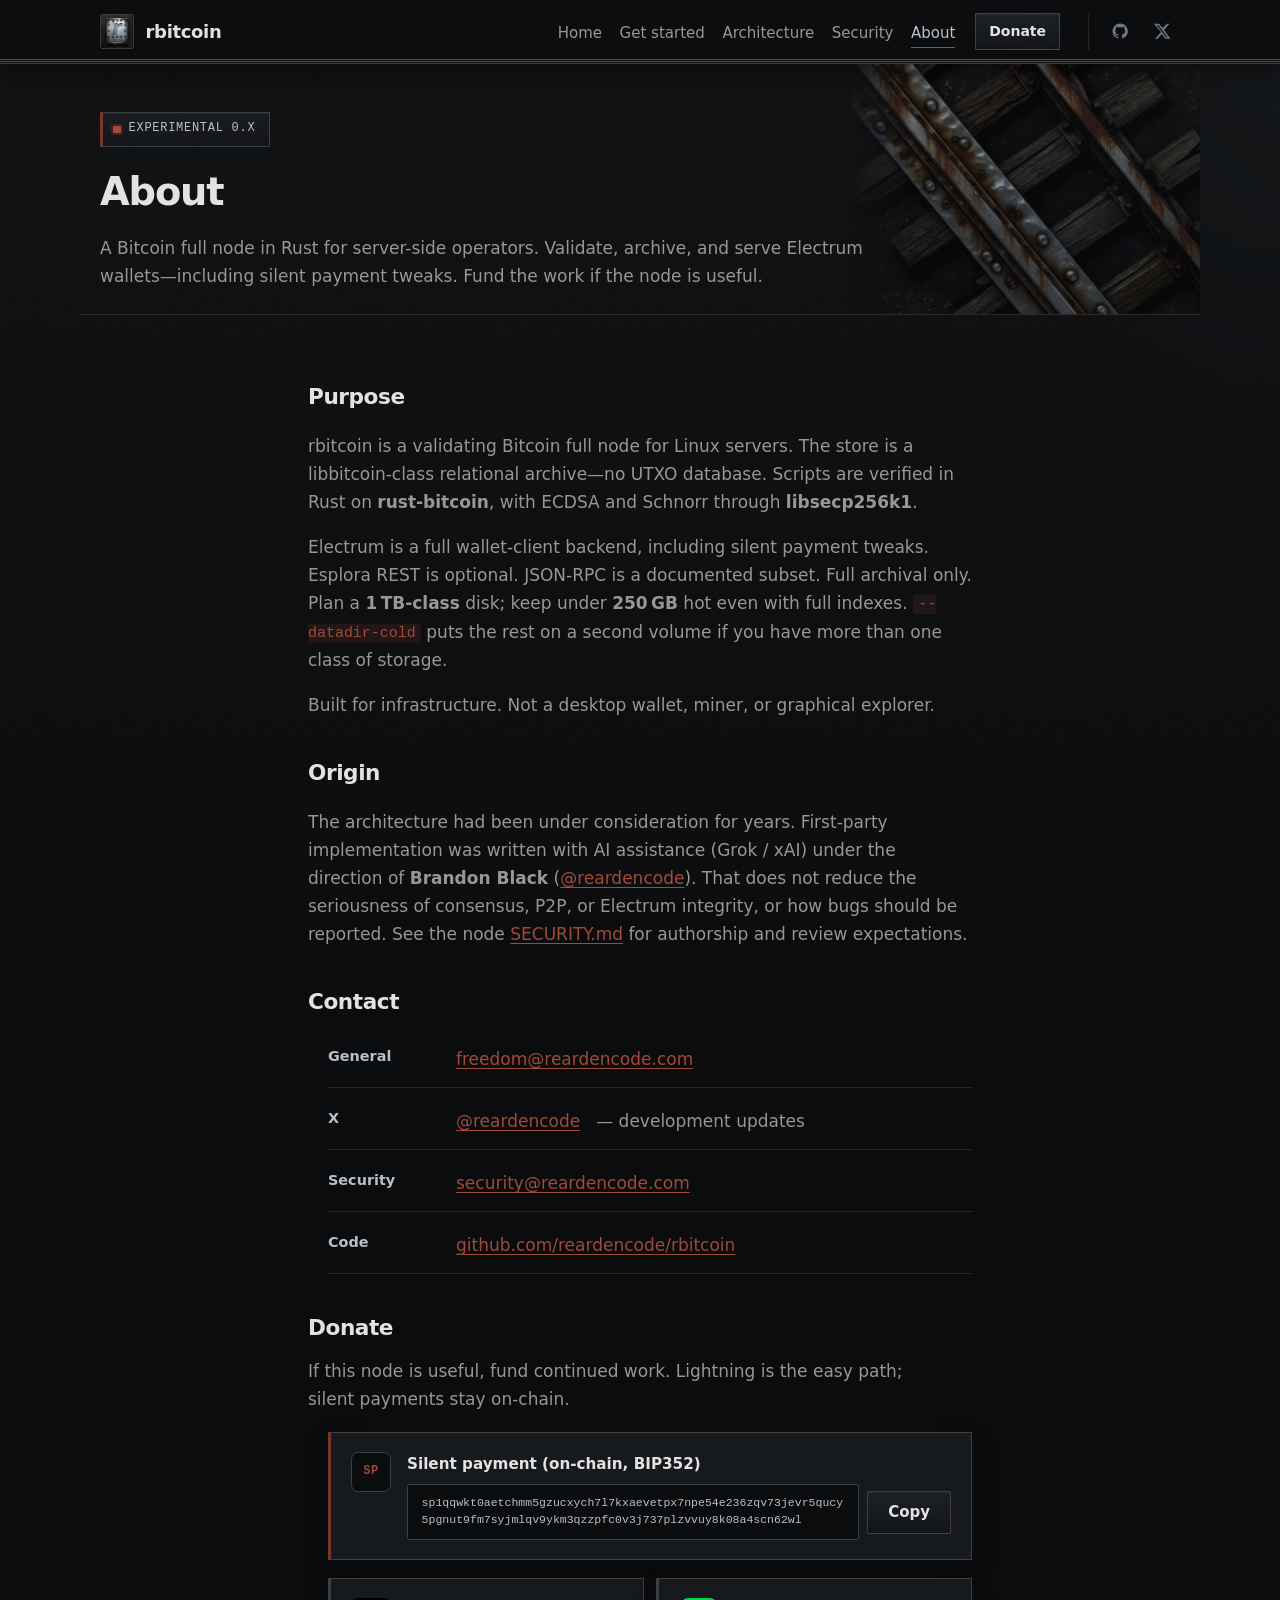
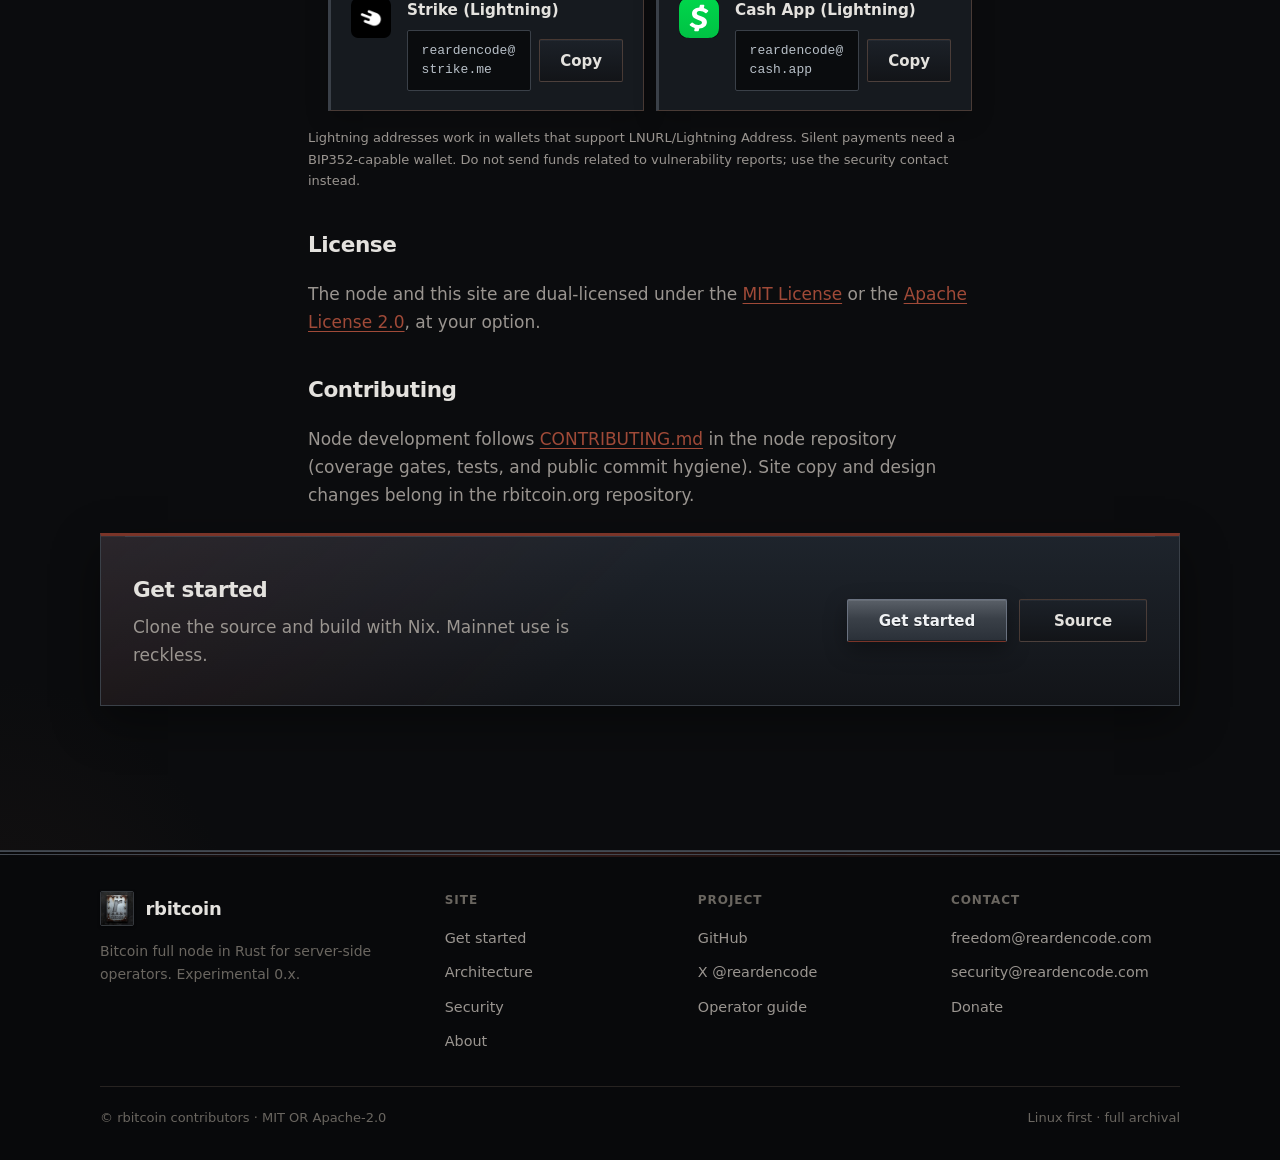
==== public/about/index.html @ cf279f7c "Describe full Electrum serving and reproducible musl builds. Drop --shindex and --sptweaks from mark" ====
<!DOCTYPE html>
<html lang="en">
  <head>
    <meta charset="utf-8" />
    <meta name="viewport" content="width=device-width, initial-scale=1" />
    <title>About — rbitcoin</title>
    <meta
      name="description"
      content="About rbitcoin: rust-bitcoin and libsecp256k1, compact 1 TB-class archive, contact, license, donate."
    />
    <link rel="canonical" href="https://rbitcoin.org/about/" />
    <meta property="og:type" content="website" />
    <meta property="og:url" content="https://rbitcoin.org/about/" />
    <meta property="og:title" content="About — rbitcoin" />
    <meta
      property="og:description"
      content="Bitcoin full node in Rust under Brandon Black (@reardencode). Contact and license."
    />
    <meta property="og:image" content="https://rbitcoin.org/assets/img/og-image.jpg" />
    <meta name="twitter:card" content="summary_large_image" />
    <link rel="icon" href="../assets/img/favicon.svg" type="image/svg+xml" />
    <link rel="icon" href="../assets/img/icon-192.jpg" type="image/jpeg" sizes="192x192" />
    <link rel="apple-touch-icon" href="../assets/img/apple-touch-icon.jpg" sizes="180x180" />
    <link rel="manifest" href="../site.webmanifest" />
    <link rel="stylesheet" href="../assets/css/main.css" />
  </head>
  <body>
    <a class="skip-link" href="#main">Skip to content</a>
    <header class="site-header">
      <div class="header-inner">
        <a class="brand" href="../index.html">
          <img class="brand-mark" src="../assets/img/logo.jpg" width="32" height="32" alt="" />
          <span class="brand-name">rbitcoin</span>
        </a>
        <button
          class="nav-toggle"
          type="button"
          data-nav-toggle
          aria-expanded="false"
          aria-controls="site-nav"
          aria-label="Open menu"
        >
          <svg viewBox="0 0 24 24" fill="none" stroke="currentColor" stroke-width="2" aria-hidden="true">
            <path d="M4 7h16M4 12h16M4 17h16" stroke-linecap="round" />
          </svg>
        </button>
        <nav class="nav" id="site-nav" data-nav aria-label="Primary">
          <ul class="nav-links">
            <li><a href="../index.html">Home</a></li>
            <li><a href="../get-started/index.html">Get started</a></li>
            <li><a href="../architecture/index.html">Architecture</a></li>
            <li><a href="../security/index.html">Security</a></li>
            <li><a href="../about/index.html" aria-current="page">About</a></li>
            <li><a class="nav-cta" href="#donate">Donate</a></li>
          </ul>
          <div class="nav-social">
            <a
              class="icon-link"
              href="https://github.com/reardencode/rbitcoin"
              rel="noopener noreferrer"
              target="_blank"
              aria-label="GitHub"
            >
              <svg viewBox="0 0 24 24" fill="currentColor" aria-hidden="true">
                <path
                  d="M12 2C6.477 2 2 6.477 2 12c0 4.42 2.865 8.166 6.839 9.489.5.092.682-.217.682-.482 0-.237-.009-.866-.013-1.7-2.782.603-3.369-1.342-3.369-1.342-.454-1.155-1.11-1.462-1.11-1.462-.908-.62.069-.608.069-.608 1.003.07 1.531 1.03 1.531 1.03.892 1.529 2.341 1.087 2.91.832.092-.647.35-1.088.636-1.338-2.22-.253-4.555-1.11-4.555-4.943 0-1.091.39-1.984 1.029-2.683-.103-.253-.446-1.27.098-2.647 0 0 .84-.269 2.75 1.025A9.578 9.578 0 0112 6.836c.85.004 1.705.114 2.504.336 1.909-1.294 2.747-1.025 2.747-1.025.546 1.377.203 2.394.1 2.647.64.699 1.028 1.592 1.028 2.683 0 3.842-2.339 4.687-4.566 4.935.359.309.678.919.678 1.852 0 1.336-.012 2.415-.012 2.743 0 .267.18.578.688.48C19.138 20.161 22 16.416 22 12c0-5.523-4.477-10-10-10z"
                />
              </svg>
            </a>
            <a
              class="icon-link"
              href="https://x.com/reardencode"
              rel="noopener noreferrer"
              target="_blank"
              aria-label="X (Twitter)"
            >
              <svg viewBox="0 0 24 24" fill="currentColor" aria-hidden="true">
                <path
                  d="M18.244 2.25h3.308l-7.227 8.26 8.502 11.24H16.17l-4.714-6.231-5.401 6.231H2.744l7.727-8.835L1.254 2.25H8.08l4.253 5.622L18.244 2.25zm-1.161 17.52h1.833L7.084 4.126H5.117L17.083 19.77z"
                />
              </svg>
            </a>
          </div>
        </nav>
      </div>
    </header>

    <main id="main">
      <div class="page-hero">
        <div class="hero-tracks" aria-hidden="true"><img src="../assets/img/tracks.jpg" alt="" width="720" height="1280" decoding="async" /></div>
        <div class="container">
          <div class="status-chip">Experimental 0.x</div>
          <h1>About</h1>
          <p>
            A Bitcoin full node in Rust for server-side operators. Validate, archive, and serve
            Electrum wallets—including silent payment tweaks. Fund the work if the node is useful.
          </p>
        </div>
      </div>

      <section class="section">
        <div class="container prose">
          <h2 class="mt-0">Purpose</h2>
          <p>
            rbitcoin is a validating Bitcoin full node for Linux servers. The store is a
            libbitcoin-class relational archive—no UTXO database. Scripts are verified in Rust on
            <strong>rust-bitcoin</strong>, with ECDSA and Schnorr through
            <strong>libsecp256k1</strong>.
          </p>
          <p>
            Electrum is a full wallet-client backend, including silent payment tweaks. Esplora REST
            is optional. JSON-RPC is a documented subset. Full archival only. Plan a
            <strong>1 TB-class</strong> disk; keep under <strong>250 GB</strong> hot even with full
            indexes. <code>--datadir-cold</code> puts the rest on a second volume if you have more
            than one class of storage.
          </p>
          <p>Built for infrastructure. Not a desktop wallet, miner, or graphical explorer.</p>

          <h2>Origin</h2>
          <p>
            The architecture had been under consideration for years. First-party implementation was
            written with AI assistance (Grok / xAI) under the direction of
            <strong>Brandon Black</strong>
            (<a href="https://x.com/reardencode" rel="noopener noreferrer" target="_blank">@reardencode</a>).
            That does not reduce the seriousness of consensus, P2P, or Electrum integrity, or how
            bugs should be reported. See the node
            <a
              href="https://github.com/reardencode/rbitcoin/blob/master/SECURITY.md"
              rel="noopener noreferrer"
              target="_blank"
              >SECURITY.md</a
            >
            for authorship and review expectations.
          </p>

          <h2>Contact</h2>
          <ul class="contact-list">
            <li>
              <span class="label">General</span>
              <a href="mailto:freedom@reardencode.com">freedom@reardencode.com</a>
            </li>
            <li>
              <span class="label">X</span>
              <a href="https://x.com/reardencode" rel="noopener noreferrer" target="_blank">@reardencode</a>
              — development updates
            </li>
            <li>
              <span class="label">Security</span>
              <a href="mailto:security@reardencode.com">security@reardencode.com</a>
            </li>
            <li>
              <span class="label">Code</span>
              <a href="https://github.com/reardencode/rbitcoin" rel="noopener noreferrer" target="_blank"
                >github.com/reardencode/rbitcoin</a
              >
            </li>
          </ul>

          <h2 id="donate">Donate</h2>
          <div class="donate-block">
            <p class="donate-lead">
              If this node is useful, fund continued work. Lightning is the easy path; silent
              payments stay on-chain.
            </p>

            <ul class="donate-methods">
              <li class="donate-method donate-method-sp">
                <div class="donate-icon donate-icon-sp" aria-hidden="true">SP</div>
                <div class="donate-method-body">
                  <strong>Silent payment (on-chain, BIP352)</strong>
                  <div class="donate-address-row">
                    <code class="sp-address" id="sp-donate"
                      >sp1qqwkt0aetchmm5gzucxych7l7kxaevetpx7npe54e236zqv73jevr5qucy5pgnut9fm7syjmlqv9ykm3qzzpfc0v3j737plzvvuy8k08a4scn62wl</code
                    >
                    <button type="button" class="btn btn-secondary copy-btn" data-copy="sp-donate">
                      Copy
                    </button>
                  </div>
                </div>
              </li>
              <li class="donate-method">
                <img
                  class="donate-icon"
                  src="../assets/img/strike-icon.png"
                  width="40"
                  height="40"
                  alt="Strike"
                />
                <div class="donate-method-body">
                  <strong>Strike (Lightning)</strong>
                  <div class="donate-address-row">
                    <code class="ln-address" id="ln-strike">reardencode@strike.me</code>
                    <button type="button" class="btn btn-secondary copy-btn" data-copy="ln-strike">
                      Copy
                    </button>
                  </div>
                </div>
              </li>
              <li class="donate-method">
                <img
                  class="donate-icon"
                  src="../assets/img/cashapp-icon.svg"
                  width="40"
                  height="40"
                  alt="Cash App"
                />
                <div class="donate-method-body">
                  <strong>Cash App (Lightning)</strong>
                  <div class="donate-address-row">
                    <code class="ln-address" id="ln-cashapp">reardencode@cash.app</code>
                    <button type="button" class="btn btn-secondary copy-btn" data-copy="ln-cashapp">
                      Copy
                    </button>
                  </div>
                </div>
              </li>
            </ul>

            <p class="footnote">
              Lightning addresses work in wallets that support LNURL/Lightning Address. Silent payments
              need a BIP352-capable wallet. Do not send funds related to vulnerability reports; use the
              security contact instead.
            </p>
          </div>

          <h2>License</h2>
          <p>
            The node and this site are dual-licensed under the
            <a href="https://github.com/reardencode/rbitcoin/blob/master/LICENSE-MIT" rel="noopener noreferrer" target="_blank"
              >MIT License</a
            >
            or the
            <a
              href="https://github.com/reardencode/rbitcoin/blob/master/LICENSE-APACHE"
              rel="noopener noreferrer"
              target="_blank"
              >Apache License 2.0</a
            >, at your option.
          </p>

          <h2>Contributing</h2>
          <p>
            Node development follows
            <a
              href="https://github.com/reardencode/rbitcoin/blob/master/CONTRIBUTING.md"
              rel="noopener noreferrer"
              target="_blank"
              >CONTRIBUTING.md</a
            >
            in the node repository (coverage gates, tests, and public commit hygiene). Site copy and
            design changes belong in the rbitcoin.org repository.
          </p>
        </div>
        <div class="container">
          <div class="cta-band">
            <div>
              <h2>Get started</h2>
              <p>Clone the source and build with Nix. Mainnet use is reckless.</p>
            </div>
            <div class="hero-actions">
              <a class="btn btn-primary" href="../get-started/index.html">Get started</a>
              <a
                class="btn btn-secondary"
                href="https://github.com/reardencode/rbitcoin"
                rel="noopener noreferrer"
                target="_blank"
                >Source</a
              >
            </div>
          </div>
        </div>
      </section>
    </main>

    <footer class="site-footer">
      <div class="container">
        <div class="footer-grid">
          <div class="footer-brand">
            <a class="brand" href="../index.html">
              <img class="brand-mark" src="../assets/img/logo.jpg" width="32" height="32" alt="" />
              <span class="brand-name">rbitcoin</span>
            </a>
            <p>Bitcoin full node in Rust for server-side operators. Experimental 0.x.</p>
          </div>
          <div class="footer-col">
            <h3>Site</h3>
            <ul>
              <li><a href="../get-started/index.html">Get started</a></li>
              <li><a href="../architecture/index.html">Architecture</a></li>
              <li><a href="../security/index.html">Security</a></li>
              <li><a href="../about/index.html">About</a></li>
            </ul>
          </div>
          <div class="footer-col">
            <h3>Project</h3>
            <ul>
              <li>
                <a href="https://github.com/reardencode/rbitcoin" rel="noopener noreferrer" target="_blank"
                  >GitHub</a
                >
              </li>
              <li>
                <a href="https://x.com/reardencode" rel="noopener noreferrer" target="_blank">X @reardencode</a>
              </li>
              <li>
                <a
                  href="https://github.com/reardencode/rbitcoin/blob/master/OPERATOR.md"
                  rel="noopener noreferrer"
                  target="_blank"
                  >Operator guide</a
                >
              </li>
            </ul>
          </div>
          <div class="footer-col">
            <h3>Contact</h3>
            <ul>
              <li><a href="mailto:freedom@reardencode.com">freedom@reardencode.com</a></li>
              <li><a href="mailto:security@reardencode.com">security@reardencode.com</a></li>
              <li><a href="#donate">Donate</a></li>
            </ul>
          </div>
        </div>
        <div class="footer-bottom">
          <span>© rbitcoin contributors · MIT OR Apache-2.0</span>
          <span>Linux first · full archival</span>
        </div>
      </div>
    </footer>
    <script src="../assets/js/main.js" defer></script>
  </body>
</html>
---- public/assets/css/main.css ----
/* rbitcoin.org — Rearden Metal / rail / rusted post-collapse */

@font-face {
  font-family: "IBM Plex Sans";
  src: url("../fonts/IBMPlexSans-Regular.woff2") format("woff2");
  font-weight: 400;
  font-style: normal;
  font-display: swap;
}
@font-face {
  font-family: "IBM Plex Sans";
  src: url("../fonts/IBMPlexSans-Medium.woff2") format("woff2");
  font-weight: 500;
  font-style: normal;
  font-display: swap;
}
@font-face {
  font-family: "IBM Plex Sans";
  src: url("../fonts/IBMPlexSans-SemiBold.woff2") format("woff2");
  font-weight: 600;
  font-style: normal;
  font-display: swap;
}
@font-face {
  font-family: "IBM Plex Sans";
  src: url("../fonts/IBMPlexSans-Bold.woff2") format("woff2");
  font-weight: 700;
  font-style: normal;
  font-display: swap;
}
@font-face {
  font-family: "IBM Plex Mono";
  src: url("../fonts/IBMPlexMono-Regular.woff2") format("woff2");
  font-weight: 400;
  font-style: normal;
  font-display: swap;
}
@font-face {
  font-family: "IBM Plex Mono";
  src: url("../fonts/IBMPlexMono-Medium.woff2") format("woff2");
  font-weight: 500;
  font-style: normal;
  font-display: swap;
}

:root {
  /* Ash, slag, soot */
  --bg: #0b0c0e;
  --bg-elevated: #121418;
  --bg-panel: #161a1f;
  --bg-panel-hover: #1c2128;
  --border: rgba(120, 100, 90, 0.28);
  --border-strong: rgba(150, 110, 90, 0.4);
  --text: #e4e2de;
  --text-muted: #9a9590;
  --text-dim: #6a6660;
  /* Oxide rust (not orange copper) + Rearden steel */
  --copper: #7a3428; /* iron oxide */
  --copper-bright: #a04a38;
  --copper-deep: #3d1812;
  --copper-dim: rgba(122, 52, 40, 0.2);
  --brass: #8a8070; /* weathered highlight, not shiny brass */
  --brass-bright: #c4b8a4;
  --patina: #4a5a52; /* cold oxide green-grey */
  --patina-bright: #6a8a78;
  --steel: #6e7680;
  --steel-bright: #b8c0c8;
  --rearden: #8a929c; /* pale Rearden alloy */
  --rail: #3a4048;
  --rail-hi: #6a7280;
  --tie: #2a2218;
  --tie-hi: #4a3a28;
  --ok: #6a8a78;
  --warn: #a04a38;
  --font-sans: "IBM Plex Sans", system-ui, -apple-system, "Segoe UI", sans-serif;
  --font-mono: "IBM Plex Mono", ui-monospace, "Cascadia Code", Menlo, monospace;
  --radius: 4px;
  --radius-sm: 2px;
  --shadow: 0 14px 40px rgba(0, 0, 0, 0.55);
  --max: 1120px;
  --header-h: 4rem;
  --ease: cubic-bezier(0.22, 1, 0.36, 1);
  /* Spike / bolt head */
  --rivet: radial-gradient(
    circle at 38% 32%,
    #9a9088 0 16%,
    #5a5050 28% 40%,
    #2a2424 52% 70%,
    #121010 75% 100%
  );
}

*,
*::before,
*::after {
  box-sizing: border-box;
}

html {
  scroll-behavior: smooth;
}

@media (prefers-reduced-motion: reduce) {
  html {
    scroll-behavior: auto;
  }
  *,
  *::before,
  *::after {
    animation-duration: 0.01ms !important;
    animation-iteration-count: 1 !important;
    transition-duration: 0.01ms !important;
  }
}

body {
  margin: 0;
  min-height: 100vh;
  font-family: var(--font-sans);
  font-size: 1.0625rem;
  line-height: 1.65;
  color: var(--text);
  background: var(--bg);
  background-image:
    /* distant furnace glow — rust, low */
    radial-gradient(ellipse 80% 50% at 50% -20%, rgba(122, 52, 40, 0.12), transparent 55%),
    /* slag heap */
    radial-gradient(ellipse 45% 35% at 0% 100%, rgba(40, 28, 24, 0.5), transparent 50%),
    /* cold steel wash */
    radial-gradient(ellipse 40% 30% at 100% 0%, rgba(100, 110, 120, 0.06), transparent 50%),
    linear-gradient(180deg, #101214 0%, var(--bg) 35%);
  -webkit-font-smoothing: antialiased;
}

/* Film of grit over the page */
body::before {
  content: "";
  position: fixed;
  inset: 0;
  pointer-events: none;
  z-index: 9999;
  opacity: 0.045;
  background-image: url("data:image/svg+xml,%3Csvg viewBox='0 0 256 256' xmlns='http://www.w3.org/2000/svg'%3E%3Cfilter id='n'%3E%3CfeTurbulence type='fractalNoise' baseFrequency='0.85' numOctaves='4' stitchTiles='stitch'/%3E%3C/filter%3E%3Crect width='100%25' height='100%25' filter='url(%23n)'/%3E%3C/svg%3E");
  mix-blend-mode: overlay;
}

img,
svg {
  display: block;
  max-width: 100%;
}

a {
  color: var(--copper-bright);
  text-decoration-thickness: 1px;
  text-underline-offset: 0.18em;
  transition: color 0.15s var(--ease);
}

a:hover {
  color: #c86a52;
}

a:focus-visible,
button:focus-visible,
.btn:focus-visible {
  outline: 2px solid var(--copper-bright);
  outline-offset: 3px;
}

.skip-link {
  position: absolute;
  left: 1rem;
  top: -4rem;
  z-index: 100;
  padding: 0.5rem 1rem;
  background: var(--copper);
  color: #f2e6d4;
  font-weight: 600;
  border-radius: var(--radius-sm);
  text-decoration: none;
}

.skip-link:focus {
  top: 1rem;
}

/* ——— Header (rail section) ——— */
.site-header {
  position: sticky;
  top: 0;
  z-index: 50;
  height: var(--header-h);
  border-bottom: 1px solid var(--rail);
  background: rgba(11, 12, 14, 0.92);
  backdrop-filter: blur(14px);
  -webkit-backdrop-filter: blur(14px);
  box-shadow: 0 8px 28px rgba(0, 0, 0, 0.5);
}

/* Twin rails under header */
.site-header::after {
  content: "";
  position: absolute;
  left: 0;
  right: 0;
  bottom: 0;
  height: 5px;
  background:
    linear-gradient(
      180deg,
      transparent 0,
      transparent 1px,
      var(--rail-hi) 1px,
      var(--rail) 2px,
      transparent 2px,
      transparent 3px,
      var(--rail-hi) 3px,
      var(--rail) 4px,
      transparent 4px
    );
  box-shadow: 0 1px 0 rgba(122, 52, 40, 0.35);
  pointer-events: none;
  opacity: 0.85;
}

.header-inner {
  max-width: var(--max);
  margin: 0 auto;
  padding: 0 1.25rem;
  height: 100%;
  display: flex;
  align-items: center;
  justify-content: space-between;
  gap: 1rem;
}

.brand {
  display: flex;
  align-items: center;
  gap: 0.7rem;
  text-decoration: none;
  color: var(--text);
  font-weight: 600;
  letter-spacing: -0.02em;
}

.brand:hover {
  color: var(--text);
}

.brand img {
  flex-shrink: 0;
}

.brand-name {
  font-size: 1.125rem;
}

.brand-name span {
  color: var(--copper-bright);
  font-weight: 500;
}

.nav {
  display: flex;
  align-items: center;
  gap: 0.25rem 1.25rem;
}

.nav-links {
  display: flex;
  align-items: center;
  gap: 0.15rem 1.1rem;
  list-style: none;
  margin: 0;
  padding: 0;
}

.nav-links a {
  color: var(--text-muted);
  text-decoration: none;
  font-size: 0.9375rem;
  font-weight: 500;
  padding: 0.35rem 0;
  border-bottom: 1px solid transparent;
}

.nav-links a:hover,
.nav-links a[aria-current="page"] {
  color: var(--steel-bright);
  border-bottom-color: var(--copper-bright);
}

.nav-links .nav-cta {
  display: inline-flex;
  align-items: center;
  justify-content: center;
  padding: 0.38rem 0.8rem;
  margin-left: 0.15rem;
  font-size: 0.875rem;
  font-weight: 600;
  color: var(--text);
  text-decoration: none;
  border: 1px solid var(--border-strong);
  border-bottom-color: var(--copper);
  background: linear-gradient(180deg, #1c2128 0%, #121418 100%);
  box-shadow: inset 0 1px 0 rgba(180, 190, 200, 0.06);
}

.nav-links .nav-cta:hover,
.nav-links .nav-cta:focus-visible {
  color: var(--text);
  border-color: var(--steel);
  border-bottom-color: var(--copper-bright);
}

.nav-social {
  display: flex;
  align-items: center;
  gap: 0.35rem;
  margin-left: 0.5rem;
  padding-left: 0.85rem;
  border-left: 1px solid var(--border);
}

.icon-link {
  display: inline-flex;
  align-items: center;
  justify-content: center;
  width: 2.25rem;
  height: 2.25rem;
  color: var(--steel);
  border-radius: var(--radius-sm);
  text-decoration: none;
  transition: color 0.15s, background 0.15s;
}

.icon-link:hover {
  color: var(--text);
  background: var(--bg-panel);
}

.icon-link svg {
  width: 1.15rem;
  height: 1.15rem;
}

.nav-toggle {
  display: none;
  background: transparent;
  border: 1px solid var(--border);
  color: var(--text);
  border-radius: var(--radius-sm);
  width: 2.5rem;
  height: 2.5rem;
  padding: 0;
  cursor: pointer;
  align-items: center;
  justify-content: center;
}

.nav-toggle svg {
  width: 1.25rem;
  height: 1.25rem;
}

@media (max-width: 980px) {
  .nav-toggle {
    display: inline-flex;
  }

  .nav {
    position: fixed;
    inset: var(--header-h) 0 auto 0;
    flex-direction: column;
    align-items: stretch;
    gap: 0;
    padding: 1rem 1.25rem 1.25rem;
    background: rgba(10, 8, 7, 0.97);
    border-bottom: 1px solid var(--border-strong);
    transform: translateY(-120%);
    opacity: 0;
    pointer-events: none;
    transition: transform 0.25s var(--ease), opacity 0.2s;
  }

  .nav.is-open {
    transform: translateY(0);
    opacity: 1;
    pointer-events: auto;
  }

  .nav-links {
    flex-direction: column;
    align-items: stretch;
    gap: 0;
  }

  .nav-links a {
    padding: 0.75rem 0;
    border-bottom: 1px solid var(--border);
  }

  .nav-links .nav-cta {
    margin: 0.75rem 0 0;
    width: 100%;
    padding: 0.7rem 0.8rem;
  }

  .nav-social {
    margin: 0.75rem 0 0;
    padding: 0.75rem 0 0;
    border-left: none;
    border-top: 1px solid var(--border);
  }
}

/* ——— Layout ——— */
main {
  min-height: calc(100vh - var(--header-h) - 12rem);
}

.container {
  max-width: var(--max);
  margin: 0 auto;
  padding: 0 1.25rem;
}

.section {
  padding: 4rem 0;
}

.section-tight {
  padding: 2.5rem 0;
}

.section-head {
  margin-bottom: 2rem;
  max-width: none; /* match full content width (cards/metrics below) */
}

.section-head h2 {
  margin: 0 0 0.5rem;
  font-size: clamp(1.5rem, 3vw, 1.85rem);
  letter-spacing: -0.03em;
  font-weight: 650;
}

.section-head p {
  margin: 0;
  color: var(--text-muted);
}

/* ——— Hero ——— */
.hero {
  position: relative;
  padding: 4.5rem 0 3.5rem;
  overflow: hidden;
}

/* Survey grid + grit (same world as OG art) */
.hero::before {
  content: "";
  position: absolute;
  inset: 0;
  background-image:
    linear-gradient(rgba(122, 52, 40, 0.06) 1px, transparent 1px),
    linear-gradient(90deg, rgba(122, 52, 40, 0.06) 1px, transparent 1px),
    linear-gradient(rgba(110, 118, 128, 0.08) 1px, transparent 1px),
    linear-gradient(90deg, rgba(110, 118, 128, 0.08) 1px, transparent 1px);
  background-size: 120px 120px, 120px 120px, 24px 24px, 24px 24px;
  mask-image: radial-gradient(ellipse 90% 85% at 40% 40%, black 15%, transparent 78%);
  opacity: 0.9;
  pointer-events: none;
}

/* Home hero: copy + full OG art (plate + rails) */
.hero-split .container {
  position: relative;
  z-index: 1;
  display: grid;
  grid-template-columns: minmax(0, 1.05fr) minmax(0, 0.95fr);
  gap: 2rem 2.5rem;
  align-items: center;
}

.hero-copy {
  min-width: 0;
}

.hero-visual {
  position: relative;
  min-width: 0;
  border: 1px solid var(--rail-hi);
  border-top: 3px solid var(--copper);
  box-shadow:
    0 22px 56px rgba(0, 0, 0, 0.62),
    0 0 0 1px rgba(0, 0, 0, 0.55),
    inset 0 0 0 1px rgba(200, 208, 216, 0.08);
  background: #0a0c0e;
  overflow: hidden;
  aspect-ratio: 16 / 10;
}

.hero-visual img {
  display: block;
  width: 100%;
  height: 100%;
  object-fit: cover;
  object-position: center;
}

.hero-visual::after {
  content: "";
  position: absolute;
  inset: 0;
  pointer-events: none;
  box-shadow: inset 0 0 40px rgba(0, 0, 0, 0.35);
  border: 1px solid rgba(138, 146, 156, 0.12);
}

/* Subpages: photoreal track strip (same asset family as OG) */
.hero-tracks {
  position: absolute;
  z-index: 0;
  top: 0;
  right: 0;
  bottom: 0;
  width: min(42%, 28rem);
  pointer-events: none;
  overflow: hidden;
  opacity: 0.9;
  mask-image: linear-gradient(90deg, transparent 0%, black 18%, black 100%);
  -webkit-mask-image: linear-gradient(90deg, transparent 0%, black 18%, black 100%);
  box-shadow: inset 8px 0 20px rgba(0, 0, 0, 0.35);
}

.hero-tracks img {
  display: block;
  width: 100%;
  height: 100%;
  object-fit: cover;
  object-position: 30% center;
  filter: saturate(0.88) contrast(1.08) brightness(0.92);
}

.hero .container {
  position: relative;
  z-index: 1;
}

@media (max-width: 900px) {
  .hero-split .container {
    grid-template-columns: 1fr;
    gap: 1.75rem;
  }

  .hero-visual {
    max-width: 36rem;
    aspect-ratio: 16 / 9;
  }

  .hero-tracks {
    width: min(55%, 18rem);
    opacity: 0.55;
  }
}

@media (max-width: 560px) {
  .hero-tracks {
    display: none;
  }
}

/* Brand mark — photoreal plate (matches OG) */
.brand-mark {
  width: 2.15rem;
  height: 2.15rem;
  object-fit: cover;
  object-position: center;
  border-radius: 2px;
  border: 1px solid rgba(138, 146, 156, 0.35);
  box-shadow: 0 1px 3px rgba(0, 0, 0, 0.45);
}

.status-chip {
  display: inline-flex;
  align-items: center;
  gap: 0.5rem;
  padding: 0.4rem 0.85rem 0.4rem 0.65rem;
  margin-bottom: 1.25rem;
  font-family: var(--font-mono);
  font-size: 0.75rem;
  font-weight: 500;
  letter-spacing: 0.06em;
  text-transform: uppercase;
  color: var(--steel-bright);
  background: linear-gradient(180deg, #1a1c20, #121418);
  border: 1px solid var(--rail);
  border-left: 3px solid var(--copper);
  border-radius: 0;
  box-shadow: inset 0 1px 0 rgba(180, 190, 200, 0.06);
}

.status-chip::before {
  content: "";
  width: 0.45rem;
  height: 0.45rem;
  border-radius: 1px;
  background: var(--copper-bright);
  box-shadow: 0 0 0 2px rgba(122, 52, 40, 0.35);
}

.hero h1 {
  margin: 0 0 1rem;
  max-width: 18ch;
  font-size: clamp(2.2rem, 5.6vw, 3.25rem);
  line-height: 1.08;
  letter-spacing: -0.038em;
  font-weight: 700;
}

.hero-split h1 {
  max-width: 13ch;
}

.hero-lead {
  margin: 0 0 1.75rem;
  max-width: 36rem;
  font-size: 1.125rem;
  color: var(--text-muted);
}

.hero-split .hero-lead {
  max-width: none;
}

.hero-actions {
  display: flex;
  flex-wrap: wrap;
  gap: 0.75rem;
  margin-bottom: 2rem;
}

.meta-row {
  display: flex;
  flex-wrap: wrap;
  align-items: center;
  gap: 0.45rem 0;
  color: var(--text-dim);
  font-size: 0.875rem;
  font-family: var(--font-mono);
}

.meta-row span {
  display: inline-flex;
  align-items: center;
}

.meta-row span:not(:first-child)::before {
  content: "";
  display: inline-block;
  width: 8px;
  height: 2px;
  margin: 0 0.85rem;
  background: var(--rail-hi);
  box-shadow: 0 3px 0 var(--rail);
  flex-shrink: 0;
  opacity: 0.7;
}

/* ——— Buttons ——— */
.btn {
  display: inline-flex;
  align-items: center;
  justify-content: center;
  gap: 0.5rem;
  padding: 0.72rem 1.25rem;
  font-family: inherit;
  font-size: 0.9375rem;
  font-weight: 600;
  line-height: 1.2;
  text-decoration: none;
  border-radius: var(--radius-sm);
  border: 1px solid transparent;
  cursor: pointer;
  transition: background 0.15s, border-color 0.15s, color 0.15s, transform 0.15s, box-shadow 0.15s;
}

.btn:active {
  transform: translateY(1px);
}

.btn-primary {
  background: linear-gradient(180deg, #5a6068 0%, #3a4048 45%, #2a3038 100%);
  color: #f0f2f4;
  border-color: var(--rail-hi);
  border-bottom-color: var(--copper);
  box-shadow:
    0 1px 0 rgba(200, 210, 220, 0.12) inset,
    0 -1px 0 rgba(0, 0, 0, 0.4) inset,
    0 8px 22px rgba(0, 0, 0, 0.35);
  text-shadow: 0 1px 0 rgba(0, 0, 0, 0.4);
}

.btn-primary:hover {
  color: #fff;
  background: linear-gradient(180deg, #6a7280 0%, #4a525c 50%, #3a4048 100%);
  border-bottom-color: var(--copper-bright);
}

.btn-secondary {
  background: linear-gradient(180deg, #1c2128 0%, #121418 100%);
  color: var(--text);
  border-color: var(--border-strong);
  box-shadow: inset 0 1px 0 rgba(180, 190, 200, 0.06);
}

.btn-secondary:hover {
  color: var(--text);
  background: var(--bg-panel-hover);
  border-color: var(--steel);
}

.btn-ghost {
  background: transparent;
  color: var(--text-muted);
  border-color: transparent;
}

.btn-ghost:hover {
  color: var(--steel-bright);
  background: rgba(30, 34, 40, 0.7);
}

.btn-donate {
  background: linear-gradient(180deg, #3d221c 0%, #241614 100%);
  color: #f2e6dc;
  border-color: rgba(160, 74, 56, 0.55);
  border-bottom-color: var(--copper-bright);
  box-shadow:
    inset 0 1px 0 rgba(200, 160, 140, 0.1),
    0 8px 22px rgba(0, 0, 0, 0.32);
}

.btn-donate:hover {
  color: #fff8f2;
  background: linear-gradient(180deg, #4a2a22 0%, #2e1a16 100%);
  border-color: var(--copper-bright);
}

/* ——— Cards / grid ——— */
.grid-3 {
  display: grid;
  grid-template-columns: repeat(3, 1fr);
  gap: 1rem;
}

.grid-2 {
  display: grid;
  grid-template-columns: repeat(2, 1fr);
  gap: 1rem;
}

@media (max-width: 860px) {
  .grid-3 {
    grid-template-columns: 1fr;
  }
  .grid-2 {
    grid-template-columns: 1fr;
  }
}

.card {
  position: relative;
  background-color: var(--bg-panel);
  background-image:
    /* bolt holes at corners — mill plate */
    radial-gradient(circle at 11px 11px, #0a0a0c 0 2px, #3a3838 2.5px 3.5px, transparent 4px),
    radial-gradient(circle at calc(100% - 11px) 11px, #0a0a0c 0 2px, #3a3838 2.5px 3.5px, transparent 4px),
    radial-gradient(circle at 11px calc(100% - 11px), #0a0a0c 0 2px, #3a3838 2.5px 3.5px, transparent 4px),
    radial-gradient(circle at calc(100% - 11px) calc(100% - 11px), #0a0a0c 0 2px, #3a3838 2.5px 3.5px, transparent 4px),
    /* rust bleed top edge */
    linear-gradient(180deg, rgba(122, 52, 40, 0.12) 0%, transparent 18%),
    linear-gradient(145deg, rgba(90, 100, 110, 0.12) 0%, transparent 40%);
  border: 1px solid var(--border-strong);
  border-top-color: rgba(122, 52, 40, 0.35);
  border-radius: var(--radius);
  padding: 1.45rem 1.5rem 1.4rem;
  box-shadow:
    0 1px 0 rgba(180, 190, 200, 0.04) inset,
    0 10px 28px rgba(0, 0, 0, 0.32);
  transition: border-color 0.15s, background-color 0.15s, box-shadow 0.15s;
}

.card:hover {
  border-color: rgba(150, 120, 110, 0.5);
  border-top-color: rgba(160, 74, 56, 0.55);
  background-color: var(--bg-panel-hover);
  box-shadow:
    0 1px 0 rgba(180, 190, 200, 0.07) inset,
    0 12px 32px rgba(0, 0, 0, 0.4);
}

.card-icon {
  width: 2.25rem;
  height: 2.25rem;
  margin: 0.15rem 0 0.9rem;
  color: var(--rearden);
}

.card h3 {
  margin: 0 0 0.45rem;
  font-size: 1.0625rem;
  letter-spacing: -0.02em;
}

.card p {
  margin: 0;
  color: var(--text-muted);
  font-size: 0.975rem;
}

/* ——— Metrics ——— */
.metrics {
  display: grid;
  grid-template-columns: repeat(3, 1fr);
  gap: 1px;
  background: var(--rail);
  border: 1px solid var(--rail);
  border-top: 2px solid var(--copper);
  border-radius: 0;
  overflow: hidden;
  box-shadow: 0 12px 32px rgba(0, 0, 0, 0.35);
}

.metric {
  position: relative;
  background: linear-gradient(180deg, #1a1e24 0%, #121418 100%);
  padding: 1.55rem 1.35rem 1.45rem;
}

.metric::before {
  content: "";
  position: absolute;
  left: 0;
  right: 0;
  top: 0;
  height: 2px;
  background: linear-gradient(90deg, transparent, var(--rail-hi) 30%, var(--rearden) 50%, var(--rail-hi) 70%, transparent);
  opacity: 0.35;
}

.metric-value {
  display: block;
  font-family: var(--font-mono);
  font-size: clamp(1.5rem, 3vw, 1.85rem);
  font-weight: 500;
  color: var(--steel-bright);
  letter-spacing: -0.02em;
  margin-bottom: 0.35rem;
  text-shadow: 0 0 20px rgba(122, 52, 40, 0.2);
}

.metric-label {
  display: block;
  font-size: 0.9rem;
  color: var(--text-muted);
}

.metric-note {
  display: block;
  margin-top: 0.45rem;
  font-size: 0.75rem;
  color: var(--text-dim);
  font-family: var(--font-mono);
}

.metric-value-flag {
  font-size: clamp(1.35rem, 2.6vw, 1.65rem);
}

.metric .metric-label code {
  color: inherit;
  background: transparent;
  padding: 0;
}

@media (max-width: 720px) {
  .metrics {
    grid-template-columns: 1fr;
  }
}

.footnote {
  margin-top: 1rem;
  font-size: 0.8125rem;
  color: var(--text-dim);
}

/* ——— Tables ——— */
.table-wrap {
  overflow-x: auto;
  border: 1px solid var(--rail);
  border-top: 2px solid var(--copper);
  border-radius: 0;
  background: var(--bg-panel);
}

table {
  width: 100%;
  border-collapse: collapse;
  font-size: 0.9375rem;
}

th,
td {
  padding: 0.85rem 1rem;
  text-align: left;
  vertical-align: top;
  border-bottom: 1px solid var(--border);
}

th {
  font-weight: 600;
  font-size: 0.8125rem;
  text-transform: uppercase;
  letter-spacing: 0.04em;
  color: var(--text-muted);
  background: rgba(0, 0, 0, 0.2);
  white-space: nowrap;
}

tr:last-child td {
  border-bottom: none;
}

td:first-child {
  font-weight: 500;
  color: var(--steel-bright);
  white-space: nowrap;
}

/* ——— Callout ——— */
.callout {
  display: flex;
  gap: 1rem;
  padding: 1.15rem 1.25rem;
  border-radius: 0;
  border: 1px solid rgba(122, 52, 40, 0.4);
  border-left: 3px solid var(--copper);
  background: rgba(50, 28, 24, 0.25);
  box-shadow: inset 0 0 0 1px rgba(0, 0, 0, 0.25);
}

.callout-warn {
  border-color: rgba(122, 52, 40, 0.5);
  border-left-color: var(--copper-bright);
  background: rgba(50, 28, 24, 0.3);
}

.callout-info {
  border-color: rgba(80, 100, 110, 0.35);
  border-left-color: var(--steel);
  background: rgba(30, 40, 48, 0.35);
}

.callout strong {
  color: var(--copper-bright);
}

.callout p {
  margin: 0;
  color: var(--text-muted);
  font-size: 0.975rem;
}

.callout p + p {
  margin-top: 0.5rem;
}

/* ——— Code ——— */
.pre-wrap {
  position: relative;
  margin: 1rem 0;
  border-radius: 0;
  border: 1px solid var(--rail);
  border-left: 3px solid var(--copper);
  background: #0a0c0e;
  overflow: hidden;
  box-shadow: inset 0 0 0 1px rgba(0, 0, 0, 0.5);
}

.pre-wrap pre {
  margin: 0;
  padding: 1.1rem 1.2rem;
  overflow-x: auto;
  font-family: var(--font-mono);
  font-size: 0.8125rem;
  line-height: 1.55;
  color: #b8c4b0; /* oxidized terminal green-grey */
}

.pre-wrap .copy-btn {
  position: absolute;
  top: 0.55rem;
  right: 0.55rem;
  padding: 0.3rem 0.55rem;
  font-family: var(--font-sans);
  font-size: 0.75rem;
  font-weight: 500;
  color: var(--text-muted);
  background: var(--bg-panel);
  border: 1px solid var(--border);
  border-radius: 4px;
  cursor: pointer;
}

.pre-wrap .copy-btn:hover {
  color: var(--text);
  border-color: var(--steel);
}

.pre-wrap .copy-btn.is-copied {
  color: var(--ok);
  border-color: rgba(111, 191, 138, 0.4);
}

code {
  font-family: var(--font-mono);
  font-size: 0.88em;
  color: var(--copper-bright);
  background: var(--copper-dim);
  padding: 0.1em 0.35em;
  border-radius: 2px;
}

pre code {
  background: none;
  padding: 0;
  color: inherit;
  font-size: inherit;
}

/* ——— Prose pages ——— */
/* Match content column — not full-bleed browser width */
.page-hero {
  position: relative;
  width: 100%;
  max-width: var(--max);
  margin: 0 auto;
  padding: 3rem 1.25rem 1.5rem;
  border-bottom: 1px solid var(--border);
  overflow: hidden;
  box-sizing: border-box;
}

.page-hero .hero-tracks {
  opacity: 0.55;
  width: min(38%, 22rem);
  right: 0;
  top: 0;
  bottom: 0;
}

.page-hero .container {
  position: relative;
  z-index: 1;
  max-width: none;
  margin: 0;
  padding: 0;
}

.page-hero h1 {
  margin: 0 0 0.65rem;
  font-size: clamp(1.85rem, 4vw, 2.4rem);
  letter-spacing: -0.03em;
}

.page-hero p {
  margin: 0;
  max-width: 48rem;
  color: var(--text-muted);
  font-size: 1.0625rem;
  line-height: 1.65;
}

.page-hero .status-chip {
  margin-bottom: 0.85rem;
}

.prose {
  max-width: 44rem;
}

.prose h2 {
  margin: 2.25rem 0 0.75rem;
  font-size: 1.35rem;
  letter-spacing: -0.02em;
}

.prose h3 {
  margin: 1.5rem 0 0.5rem;
  font-size: 1.05rem;
}

.prose p,
.prose ul,
.prose ol {
  color: var(--text-muted);
}

.prose ul,
.prose ol {
  padding-left: 1.25rem;
}

.prose li + li {
  margin-top: 0.35rem;
}

.prose > *:first-child {
  margin-top: 0;
}

/* ——— Pipeline diagram ——— */
/* ——— Store diagram (architecture page) ——— */
.store-diagram {
  display: flex;
  flex-direction: column;
  gap: 0;
  padding: 1.35rem;
  background: #0a0c0e;
  border: 1px solid var(--rail);
  border-top: 3px solid var(--copper);
  box-shadow:
    inset 0 0 32px rgba(0, 0, 0, 0.35),
    0 16px 40px rgba(0, 0, 0, 0.28);
}

.store-layer {
  border: 1px solid var(--border-strong);
  background: var(--bg-panel);
  padding: 1.15rem 1.25rem 1.25rem;
  box-shadow: 0 1px 0 rgba(180, 190, 200, 0.05) inset;
}

.store-layer-a {
  border-color: rgba(138, 146, 156, 0.45);
  border-left: 3px solid var(--rearden);
}

.store-layer-c {
  border-color: rgba(122, 52, 40, 0.4);
  border-left: 3px solid var(--copper);
}

.store-layer-b {
  border-color: rgba(106, 138, 120, 0.4);
  border-left: 3px solid var(--patina-bright);
}

.store-layer-out {
  border-color: rgba(110, 118, 128, 0.4);
  border-left: 3px solid var(--steel);
}

.store-layer-label {
  font-family: var(--font-mono);
  font-size: 0.75rem;
  font-weight: 600;
  letter-spacing: 0.06em;
  text-transform: uppercase;
  color: var(--steel-bright);
  margin-bottom: 0.35rem;
}

.store-layer-a .store-layer-label {
  color: var(--rearden);
}

.store-layer-c .store-layer-label {
  color: var(--copper-bright);
}

.store-layer-b .store-layer-label {
  color: var(--patina-bright);
}

.store-layer-tag {
  margin: 0 0 0.9rem;
  font-size: 0.875rem;
  color: var(--text-dim);
}

.store-cells {
  display: grid;
  grid-template-columns: repeat(3, 1fr);
  gap: 0.65rem;
}

.store-cells-4 {
  grid-template-columns: repeat(4, 1fr);
}

.store-cells-stack {
  grid-template-columns: 1fr;
}

.store-cell {
  display: flex;
  flex-direction: column;
  gap: 0.25rem;
  padding: 0.75rem 0.85rem;
  background: rgba(0, 0, 0, 0.28);
  border: 1px solid var(--border);
  min-height: 3.5rem;
}

.store-cell strong {
  font-family: var(--font-mono);
  font-size: 0.8125rem;
  font-weight: 500;
  color: var(--text);
}

.store-cell span {
  font-size: 0.8rem;
  color: var(--text-muted);
  line-height: 1.4;
}

.store-flow {
  display: flex;
  align-items: center;
  gap: 0.75rem;
  padding: 0.65rem 0.5rem;
}

.store-flow-line {
  flex: 1;
  height: 1px;
  background: linear-gradient(90deg, transparent, var(--rail-hi), transparent);
  opacity: 0.6;
}

.store-flow-caption {
  font-family: var(--font-mono);
  font-size: 0.7rem;
  letter-spacing: 0.04em;
  text-transform: uppercase;
  color: var(--text-dim);
  white-space: nowrap;
}

.store-split {
  display: grid;
  grid-template-columns: 1fr 1fr;
  gap: 0.75rem;
}

@media (max-width: 860px) {
  .store-cells,
  .store-cells-4 {
    grid-template-columns: 1fr 1fr;
  }
}

@media (max-width: 640px) {
  .store-cells,
  .store-cells-4,
  .store-split {
    grid-template-columns: 1fr;
  }
}

/* ——— Split lists ——— */
.audience {
  display: grid;
  grid-template-columns: 1fr 1fr;
  gap: 1rem;
}

@media (max-width: 640px) {
  .audience {
    grid-template-columns: 1fr;
  }
}

.list-card h3 {
  margin: 0 0 0.75rem;
  font-size: 0.8125rem;
  text-transform: uppercase;
  letter-spacing: 0.06em;
  color: var(--text-dim);
}

.list-card ul {
  margin: 0;
  padding: 0;
  list-style: none;
}

.list-card li {
  position: relative;
  padding: 0.4rem 0 0.4rem 1.25rem;
  color: var(--text-muted);
  border-bottom: 1px solid var(--border);
  font-size: 0.975rem;
}

.list-card li:last-child {
  border-bottom: none;
}

.list-card.for li::before {
  content: "+";
  position: absolute;
  left: 0;
  color: var(--ok);
  font-weight: 600;
}

.list-card.not li::before {
  content: "−";
  position: absolute;
  left: 0;
  color: var(--text-dim);
  font-weight: 600;
}

/* ——— CTA band ——— */
.cta-band {
  position: relative;
  margin: 1.5rem 0 3rem;
  padding: 2.25rem 2rem;
  border-radius: 0;
  border: 1px solid var(--rail);
  border-top: 3px solid var(--copper);
  background:
    linear-gradient(135deg, rgba(122, 52, 40, 0.14), transparent 48%),
    linear-gradient(180deg, #1e242c, #121418);
  display: flex;
  flex-wrap: wrap;
  align-items: center;
  justify-content: space-between;
  gap: 1.25rem 1.75rem;
  box-shadow:
    inset 0 1px 0 rgba(180, 190, 200, 0.08),
    0 16px 44px rgba(0, 0, 0, 0.4);
}

.cta-band .btn-primary,
.cta-band .btn-donate {
  min-width: 10rem;
}

.cta-band .btn-secondary {
  min-width: 8rem;
}

/* mini rail line under CTA top */
.cta-band::before {
  content: "";
  position: absolute;
  left: 1.5rem;
  right: 1.5rem;
  top: 0;
  height: 0;
  border-top: 1px solid var(--rail-hi);
  opacity: 0.25;
  pointer-events: none;
}

.cta-band h2 {
  margin: 0 0 0.35rem;
  font-size: 1.35rem;
  letter-spacing: -0.02em;
}

.cta-band p {
  margin: 0;
  color: var(--text-muted);
  max-width: 32rem;
}

.cta-band .hero-actions {
  margin: 0;
}

/* ——— Footer ——— */
.site-footer {
  position: relative;
  border-top: 1px solid var(--rail);
  background: #08090b;
  padding: 2.5rem 0 2rem;
  margin-top: 2rem;
}

/* Twin rails over footer */
.site-footer::before {
  content: "";
  position: absolute;
  left: 0;
  right: 0;
  top: 0;
  height: 6px;
  background:
    linear-gradient(
      180deg,
      var(--rail-hi) 0,
      var(--rail) 1px,
      transparent 1px,
      transparent 3px,
      var(--rail-hi) 3px,
      var(--rail) 4px,
      transparent 4px
    ),
    linear-gradient(90deg, transparent, rgba(122, 52, 40, 0.4) 40%, transparent);
  opacity: 0.8;
  pointer-events: none;
}

.footer-grid {
  display: grid;
  grid-template-columns: 1.4fr 1fr 1fr 1fr;
  gap: 2rem 1.5rem;
  margin-bottom: 2rem;
}

@media (max-width: 800px) {
  .footer-grid {
    grid-template-columns: 1fr 1fr;
  }
}

@media (max-width: 480px) {
  .footer-grid {
    grid-template-columns: 1fr;
  }
}

.footer-brand {
  display: flex;
  flex-direction: column;
  gap: 0.65rem;
}

.footer-brand .brand {
  margin-bottom: 0.25rem;
}

.footer-brand p {
  margin: 0;
  color: var(--text-dim);
  font-size: 0.875rem;
  max-width: 22rem;
}

.footer-col h3 {
  margin: 0 0 0.75rem;
  font-size: 0.75rem;
  text-transform: uppercase;
  letter-spacing: 0.08em;
  color: var(--text-dim);
  font-weight: 600;
}

.footer-col ul {
  list-style: none;
  margin: 0;
  padding: 0;
}

.footer-col li + li {
  margin-top: 0.4rem;
}

.footer-col a {
  color: var(--text-muted);
  text-decoration: none;
  font-size: 0.9rem;
}

.footer-col a:hover {
  color: var(--steel-bright);
}

.footer-bottom {
  display: flex;
  flex-wrap: wrap;
  justify-content: space-between;
  gap: 0.75rem;
  padding-top: 1.25rem;
  border-top: 1px solid var(--border);
  font-size: 0.8125rem;
  color: var(--text-dim);
}

.footer-bottom a {
  color: var(--text-dim);
  text-decoration: none;
}

.footer-bottom a:hover {
  color: var(--text-muted);
}

/* ——— Contact block ——— */
.contact-list {
  list-style: none;
  margin: 0;
  padding: 0;
}

.contact-list li {
  display: flex;
  flex-wrap: wrap;
  gap: 0.35rem 1rem;
  padding: 0.85rem 0;
  border-bottom: 1px solid var(--border);
}

.contact-list .label {
  min-width: 7rem;
  font-weight: 600;
  color: var(--steel-bright);
  font-size: 0.9rem;
}

/* Donate methods */
.donate-block {
  margin-top: 0.5rem;
}

.donate-lead {
  margin: 0 0 1.15rem;
  max-width: 40rem;
}

.donate-block > p:not(.donate-lead) {
  margin: 0 0 1rem;
}

.donate-methods {
  list-style: none;
  margin: 0 0 1rem;
  padding: 0;
  display: grid;
  grid-template-columns: 1fr 1fr;
  gap: 0.75rem;
}

.donate-method {
  display: flex;
  gap: 1rem;
  align-items: flex-start;
  padding: 1.2rem 1.25rem;
  background: var(--bg-panel);
  border: 1px solid var(--border-strong);
  border-left: 3px solid var(--rail);
  box-shadow: 0 8px 22px rgba(0, 0, 0, 0.2);
  transition: border-color 0.15s, box-shadow 0.15s;
}

.donate-method:hover {
  border-color: rgba(150, 120, 110, 0.5);
  box-shadow: 0 10px 26px rgba(0, 0, 0, 0.28);
}

.donate-method-sp {
  grid-column: 1 / -1;
  border-left-color: var(--copper);
}

@media (max-width: 640px) {
  .donate-methods {
    grid-template-columns: 1fr;
  }
}

.donate-icon {
  width: 2.5rem;
  height: 2.5rem;
  flex-shrink: 0;
  border-radius: 0.45rem;
  object-fit: cover;
  background: #0a0c0e;
}

.donate-icon-sp {
  display: flex;
  align-items: center;
  justify-content: center;
  font-family: var(--font-mono);
  font-size: 0.75rem;
  font-weight: 600;
  letter-spacing: 0.04em;
  color: var(--copper-bright);
  border: 1px solid var(--rail);
}

.donate-method-body {
  min-width: 0;
  flex: 1;
  display: flex;
  flex-direction: column;
  align-items: stretch;
  gap: 0.45rem;
}

.donate-method-body strong {
  font-size: 0.95rem;
  color: var(--text);
}

.donate-address-row {
  display: flex;
  align-items: stretch;
  gap: 0.5rem;
  min-width: 0;
}

.ln-address,
.sp-address {
  display: block;
  flex: 1;
  min-width: 0;
  box-sizing: border-box;
  margin: 0;
  padding: 0.65rem 0.85rem;
  font-family: var(--font-mono);
  font-size: 0.8125rem;
  line-height: 1.45;
  word-break: break-all;
  color: var(--steel-bright);
  background: #0a0c0e;
  border: 1px solid var(--rail);
}

.sp-address {
  font-size: 0.72rem;
}

.donate-address-row .copy-btn {
  position: static;
  flex-shrink: 0;
  align-self: center;
  white-space: nowrap;
}

@media (max-width: 520px) {
  .donate-address-row {
    flex-wrap: wrap;
  }

  .donate-address-row .copy-btn {
    width: 100%;
  }
}

/* ——— Utility ——— */
.sr-only {
  position: absolute;
  width: 1px;
  height: 1px;
  padding: 0;
  margin: -1px;
  overflow: hidden;
  clip: rect(0, 0, 0, 0);
  white-space: nowrap;
  border: 0;
}

.mt-0 {
  margin-top: 0;
}
.mb-0 {
  margin-bottom: 0;
}
.mb-2 {
  margin-bottom: 1.5rem;
}
.mt-2 {
  margin-top: 1.5rem;
}
.mt-3 {
  margin-top: 2rem;
}

.divider {
  height: 1px;
  background: var(--border);
  border: 0;
  margin: 0;
}
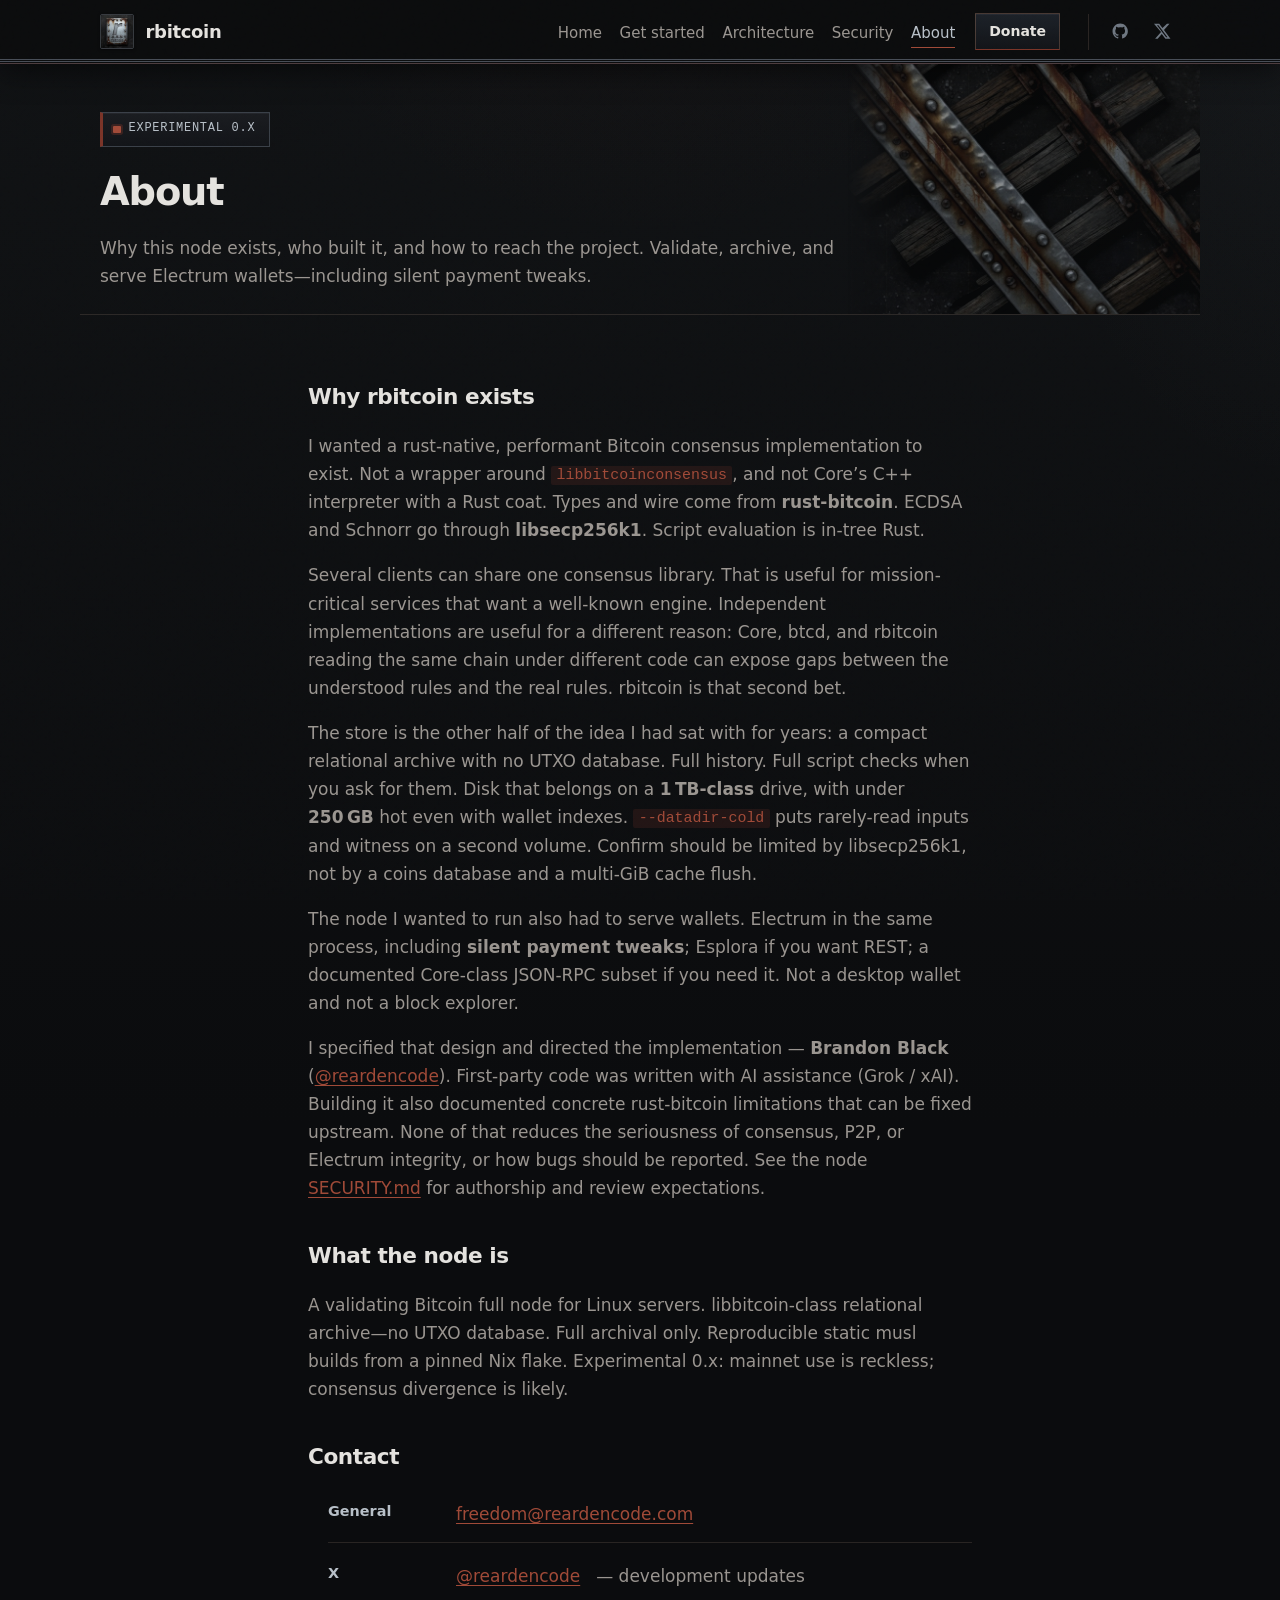
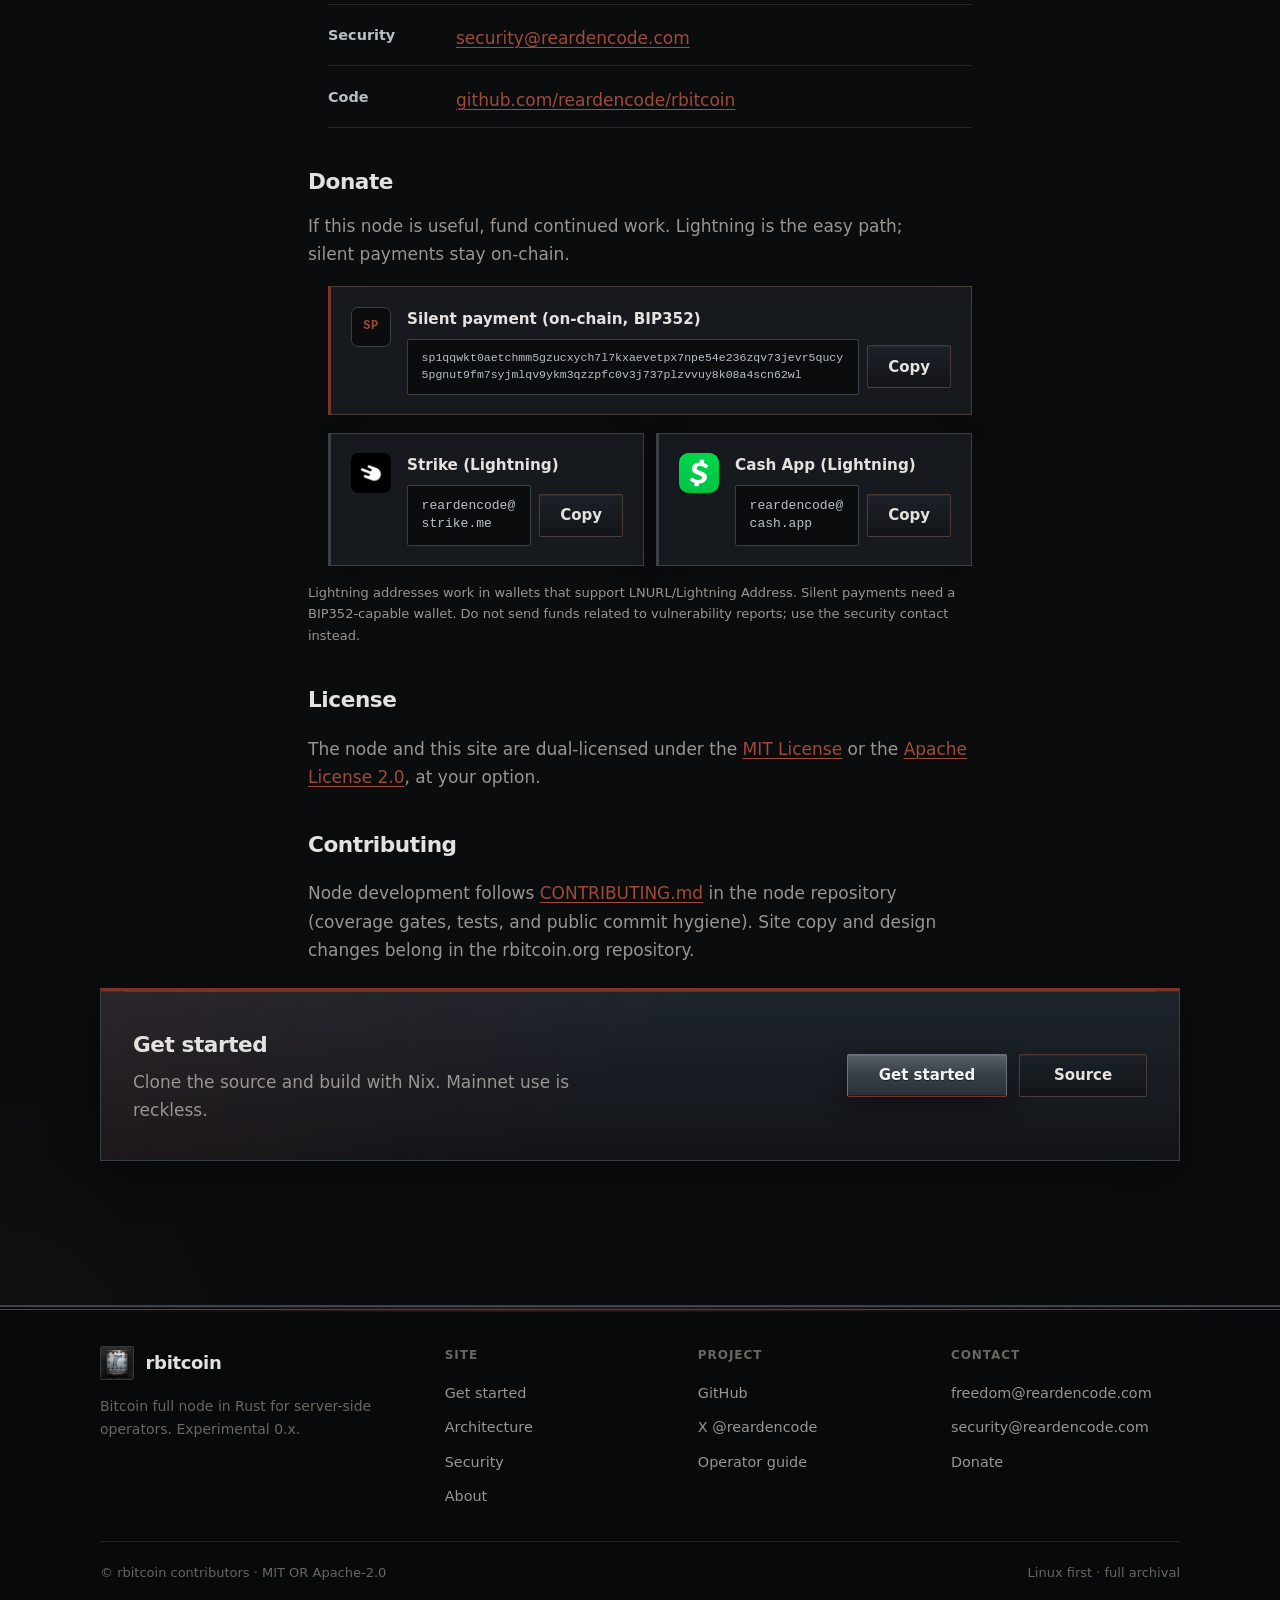
==== commit 9a4e05b3: "Add first-person prose on why rbitcoin exists. Lead with an independent rust-native consensus implem" ====
--- a/public/about/index.html
+++ b/public/about/index.html
@@ -6,7 +6,7 @@
     <title>About — rbitcoin</title>
     <meta
       name="description"
-      content="About rbitcoin: rust-bitcoin and libsecp256k1, compact 1 TB-class archive, contact, license, donate."
+      content="Why rbitcoin exists: a rust-native consensus implementation, a compact archive without a UTXO set, and full Electrum including silent payment tweaks."
     />
     <link rel="canonical" href="https://rbitcoin.org/about/" />
     <meta property="og:type" content="website" />
@@ -14,7 +14,7 @@
     <meta property="og:title" content="About — rbitcoin" />
     <meta
       property="og:description"
-      content="Bitcoin full node in Rust under Brandon Black (@reardencode). Contact and license."
+      content="Why Brandon Black built rbitcoin: independent Rust consensus, compact archive, Electrum including silent payment tweaks."
     />
     <meta property="og:image" content="https://rbitcoin.org/assets/img/og-image.jpg" />
     <meta name="twitter:card" content="summary_large_image" />
@@ -92,38 +92,50 @@
           <div class="status-chip">Experimental 0.x</div>
           <h1>About</h1>
           <p>
-            A Bitcoin full node in Rust for server-side operators. Validate, archive, and serve
-            Electrum wallets—including silent payment tweaks. Fund the work if the node is useful.
+            Why this node exists, who built it, and how to reach the project. Validate, archive, and
+            serve Electrum wallets—including silent payment tweaks.
           </p>
         </div>
       </div>
 
       <section class="section">
         <div class="container prose">
-          <h2 class="mt-0">Purpose</h2>
-          <p>
-            rbitcoin is a validating Bitcoin full node for Linux servers. The store is a
-            libbitcoin-class relational archive—no UTXO database. Scripts are verified in Rust on
-            <strong>rust-bitcoin</strong>, with ECDSA and Schnorr through
-            <strong>libsecp256k1</strong>.
-          </p>
-          <p>
-            Electrum is a full wallet-client backend, including silent payment tweaks. Esplora REST
-            is optional. JSON-RPC is a documented subset. Full archival only. Plan a
-            <strong>1 TB-class</strong> disk; keep under <strong>250 GB</strong> hot even with full
-            indexes. <code>--datadir-cold</code> puts the rest on a second volume if you have more
-            than one class of storage.
-          </p>
-          <p>Built for infrastructure. Not a desktop wallet, miner, or graphical explorer.</p>
-
-          <h2>Origin</h2>
-          <p>
-            The architecture had been under consideration for years. First-party implementation was
-            written with AI assistance (Grok / xAI) under the direction of
+          <h2 class="mt-0" id="why">Why rbitcoin exists</h2>
+          <p>
+            I wanted a rust-native, performant Bitcoin consensus implementation to exist. Not a
+            wrapper around <code>libbitcoinconsensus</code>, and not Core’s C++ interpreter with a
+            Rust coat. Types and wire come from <strong>rust-bitcoin</strong>. ECDSA and Schnorr go
+            through <strong>libsecp256k1</strong>. Script evaluation is in-tree Rust.
+          </p>
+          <p>
+            Several clients can share one consensus library. That is useful for mission-critical
+            services that want a well-known engine. Independent implementations are useful for a
+            different reason: Core, btcd, and rbitcoin reading the same chain under different code
+            can expose gaps between the understood rules and the real rules. rbitcoin is that second
+            bet.
+          </p>
+          <p>
+            The store is the other half of the idea I had sat with for years: a compact relational
+            archive with no UTXO database. Full history. Full script checks when you ask for them.
+            Disk that belongs on a <strong>1 TB-class</strong> drive, with under
+            <strong>250 GB</strong> hot even with wallet indexes.
+            <code>--datadir-cold</code> puts rarely-read inputs and witness on a second volume.
+            Confirm should be limited by libsecp256k1, not by a coins database and a multi‑GiB cache
+            flush.
+          </p>
+          <p>
+            The node I wanted to run also had to serve wallets. Electrum in the same process,
+            including <strong>silent payment tweaks</strong>; Esplora if you want REST; a documented
+            Core-class JSON-RPC subset if you need it. Not a desktop wallet and not a block explorer.
+          </p>
+          <p>
+            I specified that design and directed the implementation —
             <strong>Brandon Black</strong>
             (<a href="https://x.com/reardencode" rel="noopener noreferrer" target="_blank">@reardencode</a>).
-            That does not reduce the seriousness of consensus, P2P, or Electrum integrity, or how
-            bugs should be reported. See the node
+            First-party code was written with AI assistance (Grok / xAI). Building it also documented
+            concrete rust-bitcoin limitations that can be fixed upstream. None of that reduces the
+            seriousness of consensus, P2P, or Electrum integrity, or how bugs should be reported. See
+            the node
             <a
               href="https://github.com/reardencode/rbitcoin/blob/master/SECURITY.md"
               rel="noopener noreferrer"
@@ -131,6 +143,14 @@
               >SECURITY.md</a
             >
             for authorship and review expectations.
+          </p>
+
+          <h2>What the node is</h2>
+          <p>
+            A validating Bitcoin full node for Linux servers. libbitcoin-class relational
+            archive—no UTXO database. Full archival only. Reproducible static musl builds from a
+            pinned Nix flake. Experimental 0.x: mainnet use is reckless; consensus divergence is
+            likely.
           </p>
 
           <h2>Contact</h2>
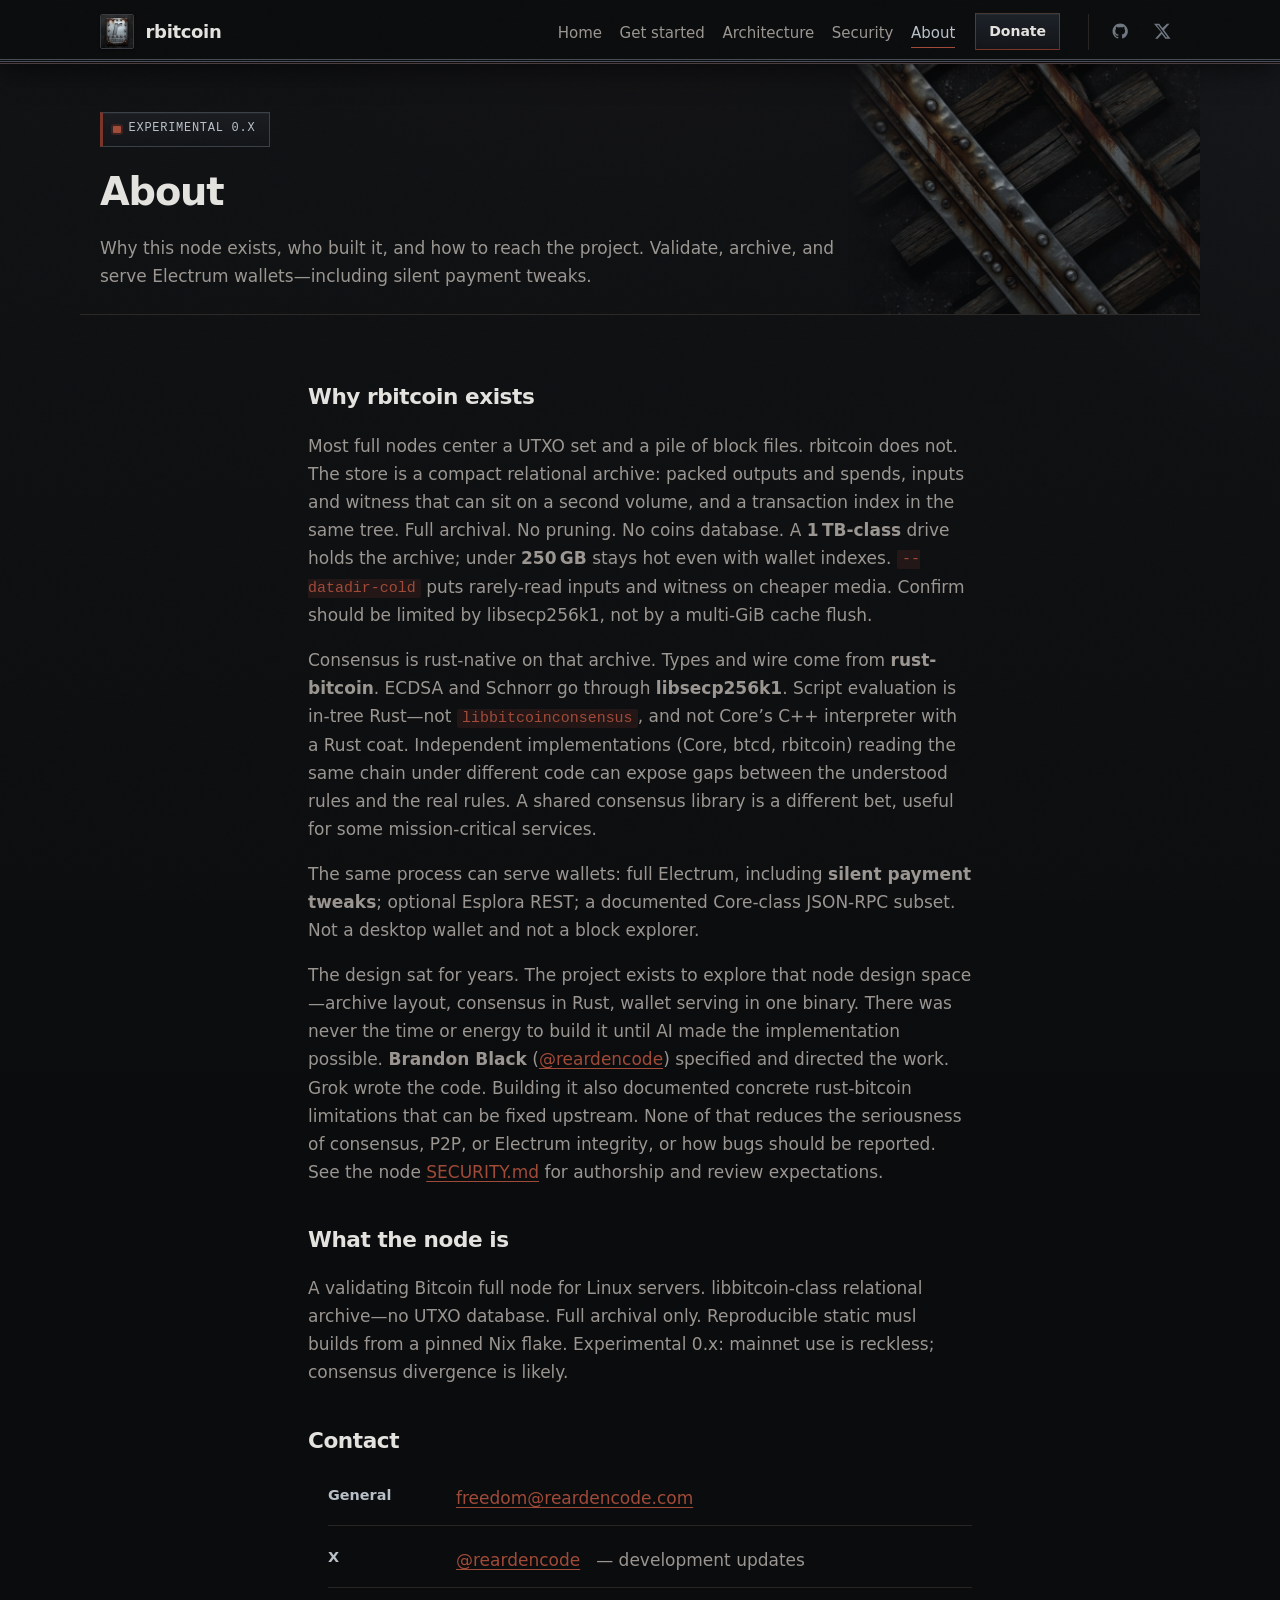
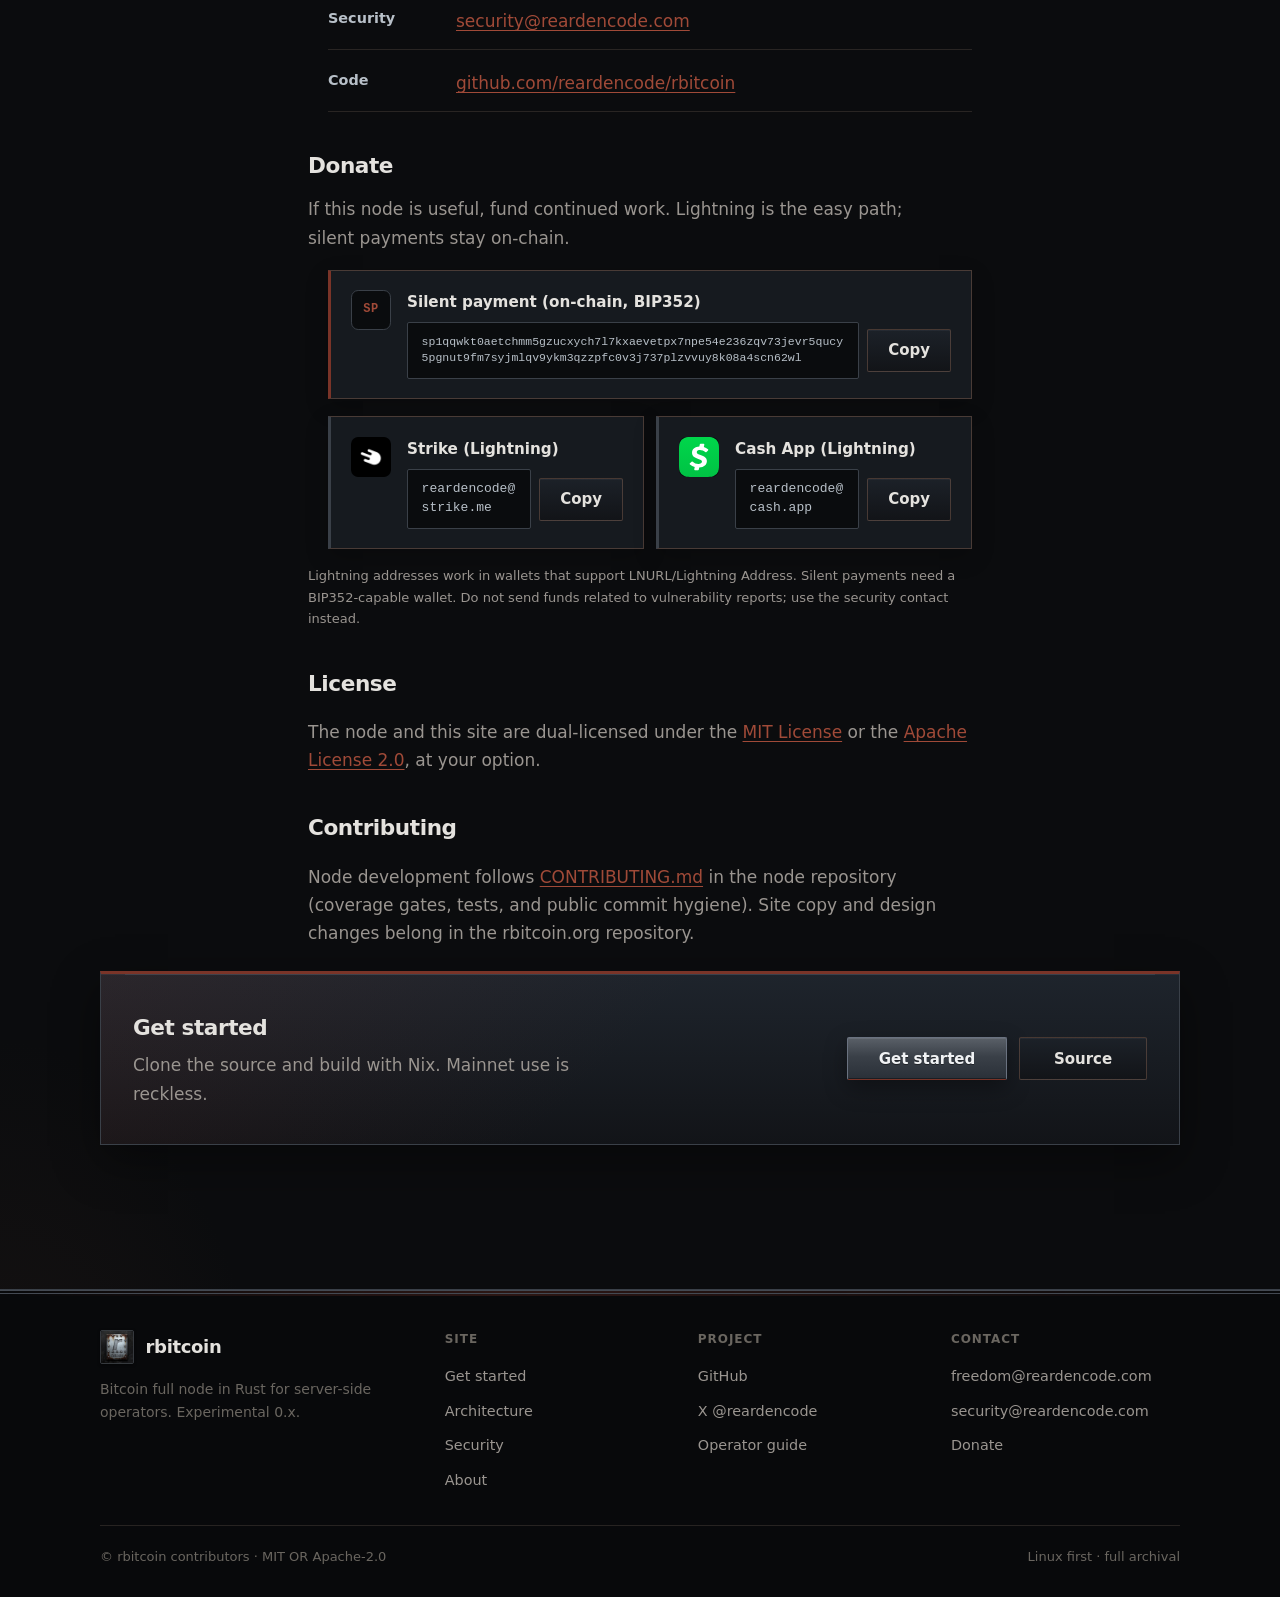
==== commit 29899c1d: "Rewrite the why section from the interview: archive first, third person. Lead with the compact no-UT" ====
--- a/public/about/index.html
+++ b/public/about/index.html
@@ -6,7 +6,7 @@
     <title>About — rbitcoin</title>
     <meta
       name="description"
-      content="Why rbitcoin exists: a rust-native consensus implementation, a compact archive without a UTXO set, and full Electrum including silent payment tweaks."
+      content="Why rbitcoin exists: a compact archive without a UTXO set, rust-bitcoin and libsecp256k1, full Electrum including silent payment tweaks."
     />
     <link rel="canonical" href="https://rbitcoin.org/about/" />
     <meta property="og:type" content="website" />
@@ -14,7 +14,7 @@
     <meta property="og:title" content="About — rbitcoin" />
     <meta
       property="og:description"
-      content="Why Brandon Black built rbitcoin: independent Rust consensus, compact archive, Electrum including silent payment tweaks."
+      content="Why rbitcoin exists: compact archive without a UTXO set, rust-native consensus, Electrum including silent payment tweaks."
     />
     <meta property="og:image" content="https://rbitcoin.org/assets/img/og-image.jpg" />
     <meta name="twitter:card" content="summary_large_image" />
@@ -102,37 +102,35 @@
         <div class="container prose">
           <h2 class="mt-0" id="why">Why rbitcoin exists</h2>
           <p>
-            I wanted a rust-native, performant Bitcoin consensus implementation to exist. Not a
-            wrapper around <code>libbitcoinconsensus</code>, and not Core’s C++ interpreter with a
-            Rust coat. Types and wire come from <strong>rust-bitcoin</strong>. ECDSA and Schnorr go
-            through <strong>libsecp256k1</strong>. Script evaluation is in-tree Rust.
-          </p>
-          <p>
-            Several clients can share one consensus library. That is useful for mission-critical
-            services that want a well-known engine. Independent implementations are useful for a
-            different reason: Core, btcd, and rbitcoin reading the same chain under different code
-            can expose gaps between the understood rules and the real rules. rbitcoin is that second
-            bet.
-          </p>
-          <p>
-            The store is the other half of the idea I had sat with for years: a compact relational
-            archive with no UTXO database. Full history. Full script checks when you ask for them.
-            Disk that belongs on a <strong>1 TB-class</strong> drive, with under
-            <strong>250 GB</strong> hot even with wallet indexes.
-            <code>--datadir-cold</code> puts rarely-read inputs and witness on a second volume.
-            Confirm should be limited by libsecp256k1, not by a coins database and a multi‑GiB cache
-            flush.
-          </p>
-          <p>
-            The node I wanted to run also had to serve wallets. Electrum in the same process,
-            including <strong>silent payment tweaks</strong>; Esplora if you want REST; a documented
-            Core-class JSON-RPC subset if you need it. Not a desktop wallet and not a block explorer.
-          </p>
-          <p>
-            I specified that design and directed the implementation —
+            Most full nodes center a UTXO set and a pile of block files. rbitcoin does not. The
+            store is a compact relational archive: packed outputs and spends, inputs and witness that
+            can sit on a second volume, and a transaction index in the same tree. Full archival. No
+            pruning. No coins database. A <strong>1 TB-class</strong> drive holds the archive; under
+            <strong>250 GB</strong> stays hot even with wallet indexes.
+            <code>--datadir-cold</code> puts rarely-read inputs and witness on cheaper media.
+            Confirm should be limited by libsecp256k1, not by a multi‑GiB cache flush.
+          </p>
+          <p>
+            Consensus is rust-native on that archive. Types and wire come from
+            <strong>rust-bitcoin</strong>. ECDSA and Schnorr go through
+            <strong>libsecp256k1</strong>. Script evaluation is in-tree Rust—not
+            <code>libbitcoinconsensus</code>, and not Core’s C++ interpreter with a Rust coat.
+            Independent implementations (Core, btcd, rbitcoin) reading the same chain under
+            different code can expose gaps between the understood rules and the real rules. A shared
+            consensus library is a different bet, useful for some mission-critical services.
+          </p>
+          <p>
+            The same process can serve wallets: full Electrum, including
+            <strong>silent payment tweaks</strong>; optional Esplora REST; a documented Core-class
+            JSON-RPC subset. Not a desktop wallet and not a block explorer.
+          </p>
+          <p>
+            The design sat for years. The project exists to explore that node design space—archive
+            layout, consensus in Rust, wallet serving in one binary. There was never the time or
+            energy to build it until AI made the implementation possible.
             <strong>Brandon Black</strong>
-            (<a href="https://x.com/reardencode" rel="noopener noreferrer" target="_blank">@reardencode</a>).
-            First-party code was written with AI assistance (Grok / xAI). Building it also documented
+            (<a href="https://x.com/reardencode" rel="noopener noreferrer" target="_blank">@reardencode</a>)
+            specified and directed the work. Grok wrote the code. Building it also documented
             concrete rust-bitcoin limitations that can be fixed upstream. None of that reduces the
             seriousness of consensus, P2P, or Electrum integrity, or how bugs should be reported. See
             the node
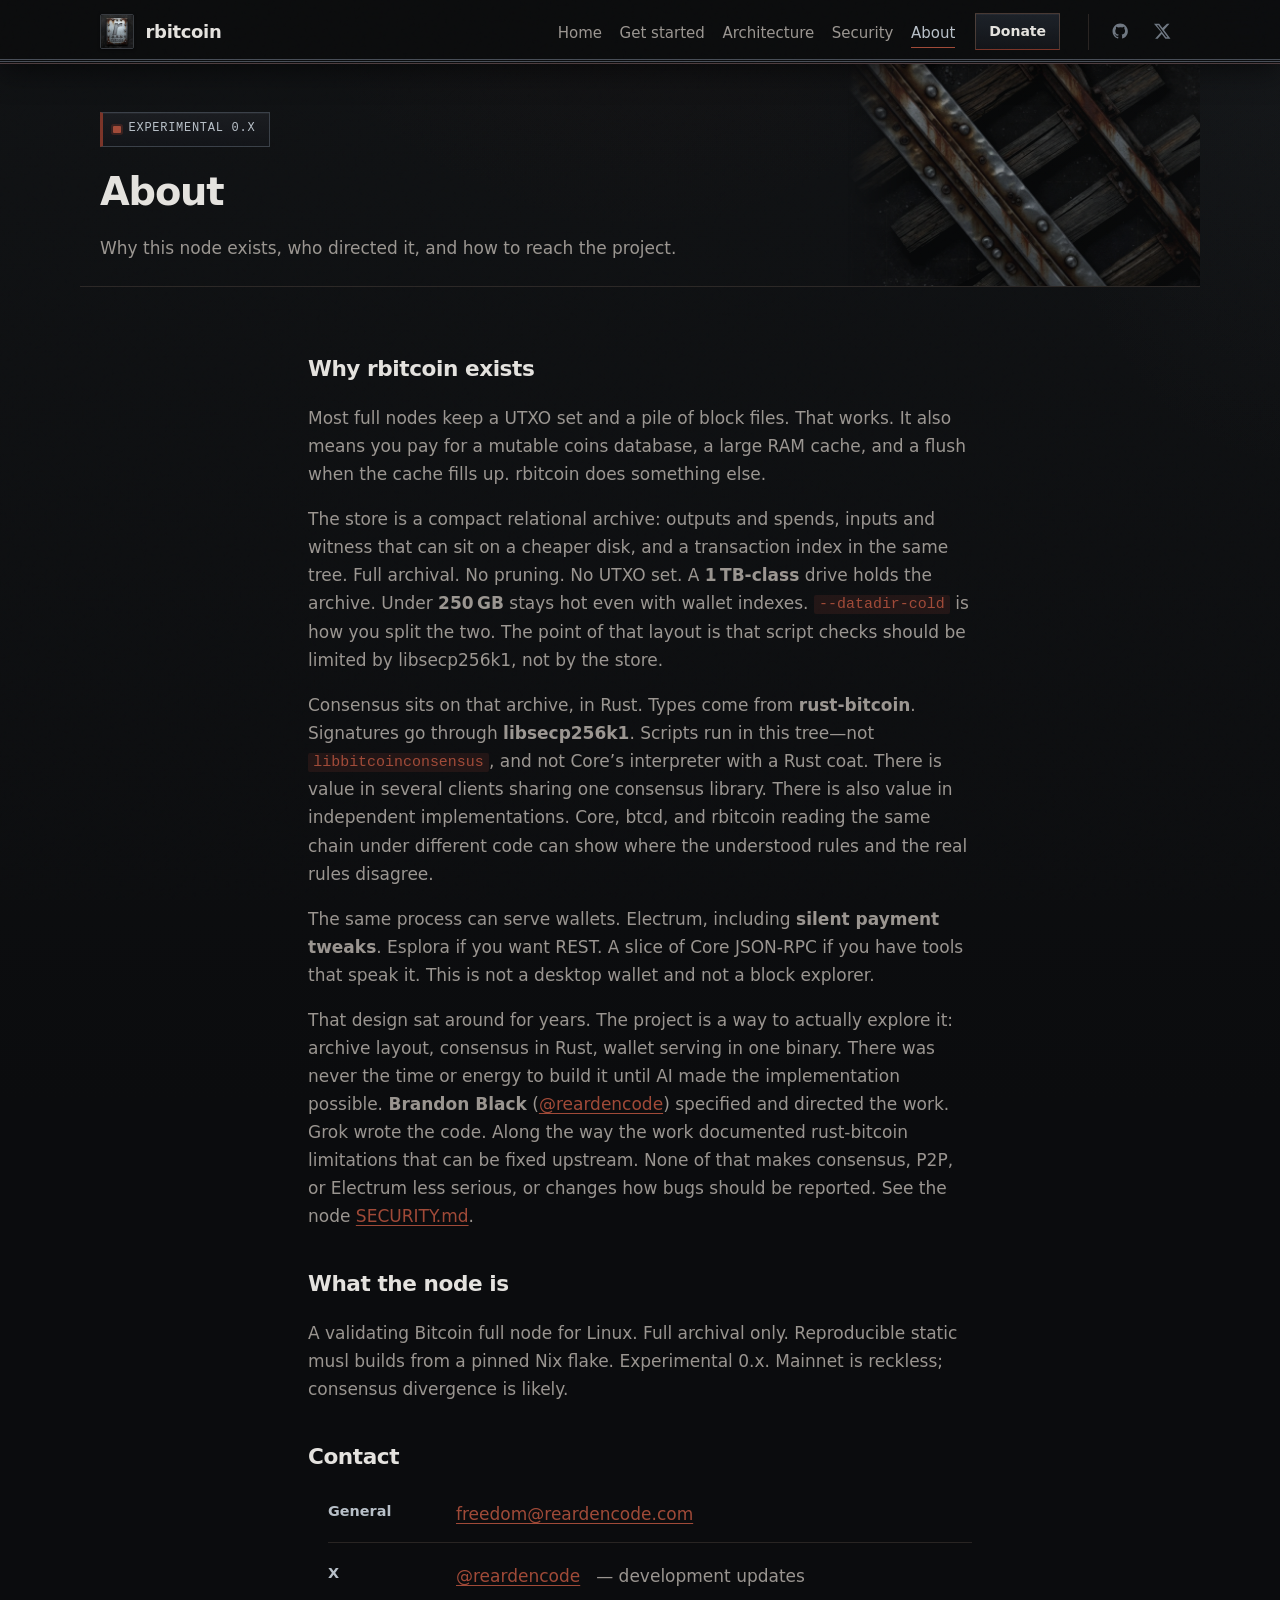
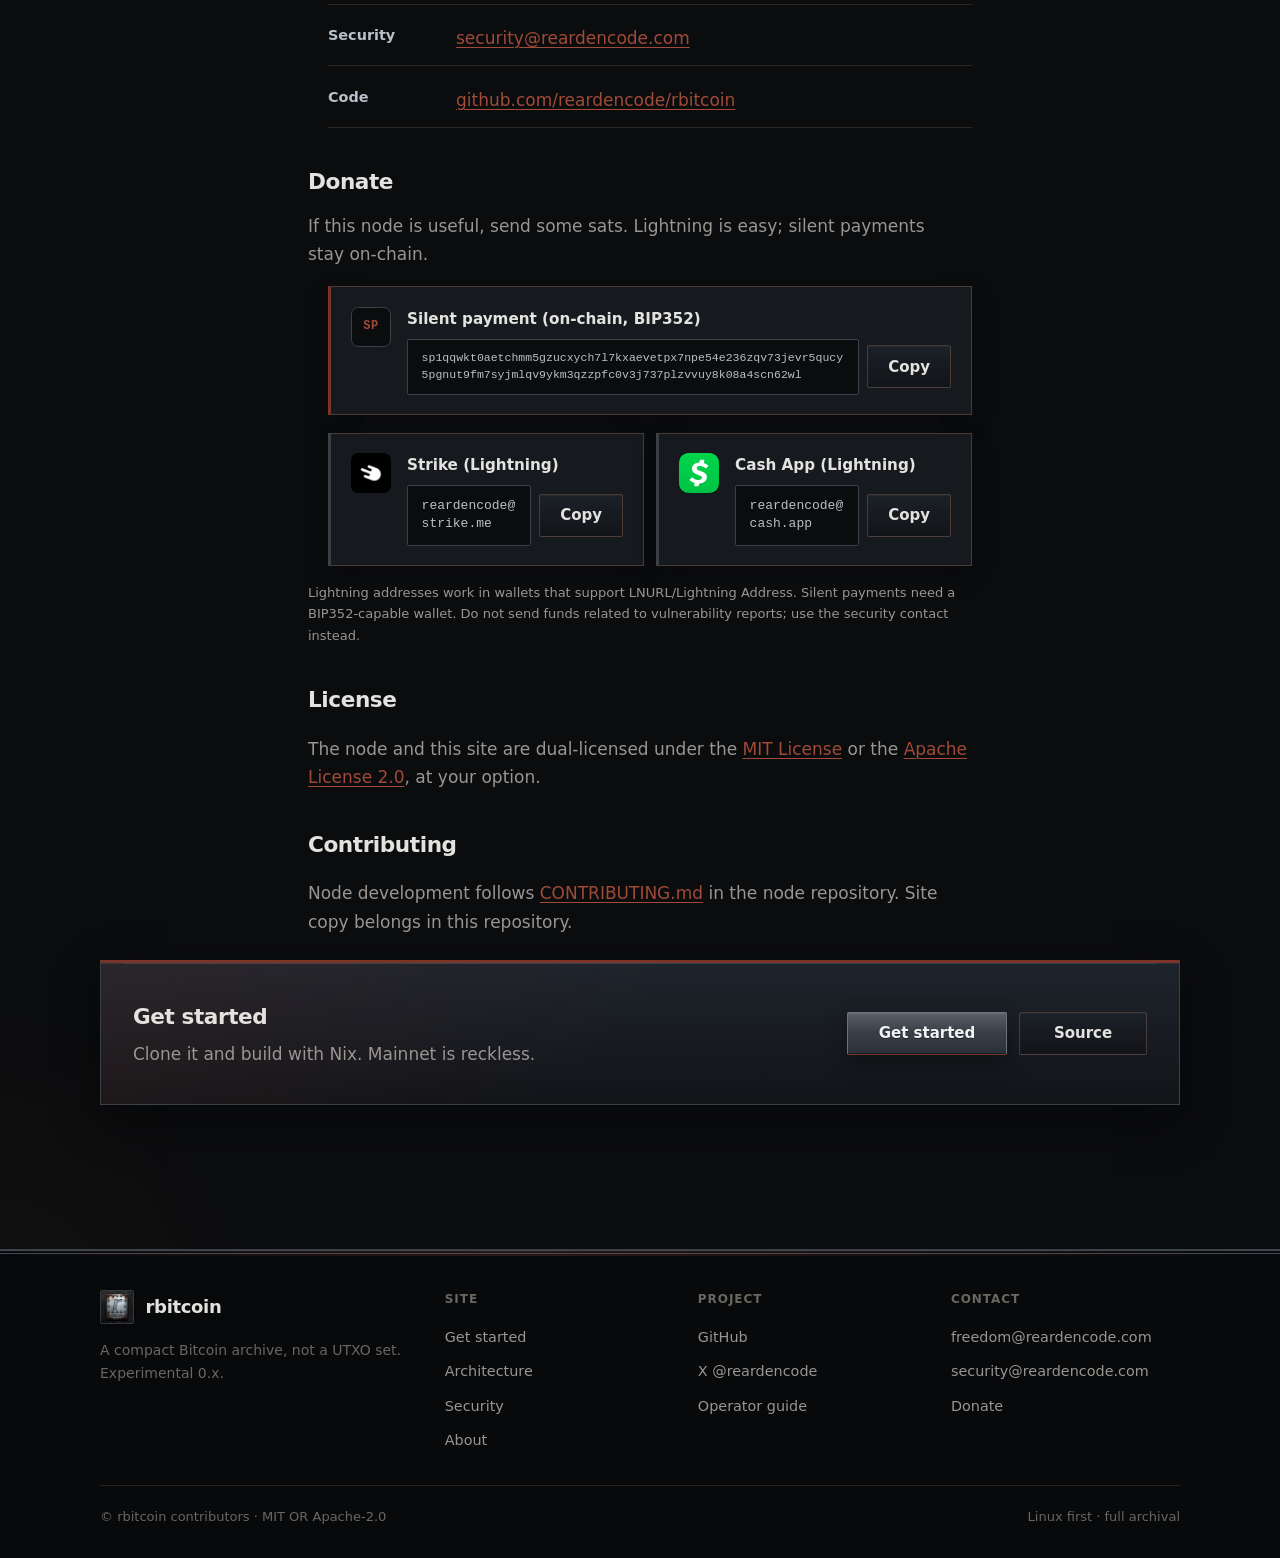
==== commit 0de24e6b: "Rewrite site prose to match Brandon’s BM and X voice. Lead with the observation, then the mechanism." ====
--- a/public/about/index.html
+++ b/public/about/index.html
@@ -92,8 +92,7 @@
           <div class="status-chip">Experimental 0.x</div>
           <h1>About</h1>
           <p>
-            Why this node exists, who built it, and how to reach the project. Validate, archive, and
-            serve Electrum wallets—including silent payment tweaks.
+            Why this node exists, who directed it, and how to reach the project.
           </p>
         </div>
       </div>
@@ -102,53 +101,55 @@
         <div class="container prose">
           <h2 class="mt-0" id="why">Why rbitcoin exists</h2>
           <p>
-            Most full nodes center a UTXO set and a pile of block files. rbitcoin does not. The
-            store is a compact relational archive: packed outputs and spends, inputs and witness that
-            can sit on a second volume, and a transaction index in the same tree. Full archival. No
-            pruning. No coins database. A <strong>1 TB-class</strong> drive holds the archive; under
+            Most full nodes keep a UTXO set and a pile of block files. That works. It also means you
+            pay for a mutable coins database, a large RAM cache, and a flush when the cache fills
+            up. rbitcoin does something else.
+          </p>
+          <p>
+            The store is a compact relational archive: outputs and spends, inputs and witness that
+            can sit on a cheaper disk, and a transaction index in the same tree. Full archival. No
+            pruning. No UTXO set. A <strong>1 TB-class</strong> drive holds the archive. Under
             <strong>250 GB</strong> stays hot even with wallet indexes.
-            <code>--datadir-cold</code> puts rarely-read inputs and witness on cheaper media.
-            Confirm should be limited by libsecp256k1, not by a multi‑GiB cache flush.
-          </p>
-          <p>
-            Consensus is rust-native on that archive. Types and wire come from
-            <strong>rust-bitcoin</strong>. ECDSA and Schnorr go through
-            <strong>libsecp256k1</strong>. Script evaluation is in-tree Rust—not
-            <code>libbitcoinconsensus</code>, and not Core’s C++ interpreter with a Rust coat.
-            Independent implementations (Core, btcd, rbitcoin) reading the same chain under
-            different code can expose gaps between the understood rules and the real rules. A shared
-            consensus library is a different bet, useful for some mission-critical services.
-          </p>
-          <p>
-            The same process can serve wallets: full Electrum, including
-            <strong>silent payment tweaks</strong>; optional Esplora REST; a documented Core-class
-            JSON-RPC subset. Not a desktop wallet and not a block explorer.
-          </p>
-          <p>
-            The design sat for years. The project exists to explore that node design space—archive
+            <code>--datadir-cold</code> is how you split the two. The point of that layout is that
+            script checks should be limited by libsecp256k1, not by the store.
+          </p>
+          <p>
+            Consensus sits on that archive, in Rust. Types come from
+            <strong>rust-bitcoin</strong>. Signatures go through <strong>libsecp256k1</strong>.
+            Scripts run in this tree—not <code>libbitcoinconsensus</code>, and not Core’s interpreter
+            with a Rust coat. There is value in several clients sharing one consensus library. There
+            is also value in independent implementations. Core, btcd, and rbitcoin reading the same
+            chain under different code can show where the understood rules and the real rules
+            disagree.
+          </p>
+          <p>
+            The same process can serve wallets. Electrum, including
+            <strong>silent payment tweaks</strong>. Esplora if you want REST. A slice of Core
+            JSON-RPC if you have tools that speak it. This is not a desktop wallet and not a block
+            explorer.
+          </p>
+          <p>
+            That design sat around for years. The project is a way to actually explore it: archive
             layout, consensus in Rust, wallet serving in one binary. There was never the time or
             energy to build it until AI made the implementation possible.
             <strong>Brandon Black</strong>
             (<a href="https://x.com/reardencode" rel="noopener noreferrer" target="_blank">@reardencode</a>)
-            specified and directed the work. Grok wrote the code. Building it also documented
-            concrete rust-bitcoin limitations that can be fixed upstream. None of that reduces the
-            seriousness of consensus, P2P, or Electrum integrity, or how bugs should be reported. See
-            the node
+            specified and directed the work. Grok wrote the code. Along the way the work documented
+            rust-bitcoin limitations that can be fixed upstream. None of that makes consensus, P2P,
+            or Electrum less serious, or changes how bugs should be reported. See the node
             <a
               href="https://github.com/reardencode/rbitcoin/blob/master/SECURITY.md"
               rel="noopener noreferrer"
               target="_blank"
               >SECURITY.md</a
-            >
-            for authorship and review expectations.
+            >.
           </p>
 
           <h2>What the node is</h2>
           <p>
-            A validating Bitcoin full node for Linux servers. libbitcoin-class relational
-            archive—no UTXO database. Full archival only. Reproducible static musl builds from a
-            pinned Nix flake. Experimental 0.x: mainnet use is reckless; consensus divergence is
-            likely.
+            A validating Bitcoin full node for Linux. Full archival only. Reproducible static musl
+            builds from a pinned Nix flake. Experimental 0.x. Mainnet is reckless; consensus
+            divergence is likely.
           </p>
 
           <h2>Contact</h2>
@@ -177,8 +178,8 @@
           <h2 id="donate">Donate</h2>
           <div class="donate-block">
             <p class="donate-lead">
-              If this node is useful, fund continued work. Lightning is the easy path; silent
-              payments stay on-chain.
+              If this node is useful, send some sats. Lightning is easy; silent payments stay
+              on-chain.
             </p>
 
             <ul class="donate-methods">
@@ -265,15 +266,14 @@
               target="_blank"
               >CONTRIBUTING.md</a
             >
-            in the node repository (coverage gates, tests, and public commit hygiene). Site copy and
-            design changes belong in the rbitcoin.org repository.
+            in the node repository. Site copy belongs in this repository.
           </p>
         </div>
         <div class="container">
           <div class="cta-band">
             <div>
               <h2>Get started</h2>
-              <p>Clone the source and build with Nix. Mainnet use is reckless.</p>
+              <p>Clone it and build with Nix. Mainnet is reckless.</p>
             </div>
             <div class="hero-actions">
               <a class="btn btn-primary" href="../get-started/index.html">Get started</a>
@@ -298,7 +298,7 @@
               <img class="brand-mark" src="../assets/img/logo.jpg" width="32" height="32" alt="" />
               <span class="brand-name">rbitcoin</span>
             </a>
-            <p>Bitcoin full node in Rust for server-side operators. Experimental 0.x.</p>
+            <p>A compact Bitcoin archive, not a UTXO set. Experimental 0.x.</p>
           </div>
           <div class="footer-col">
             <h3>Site</h3>
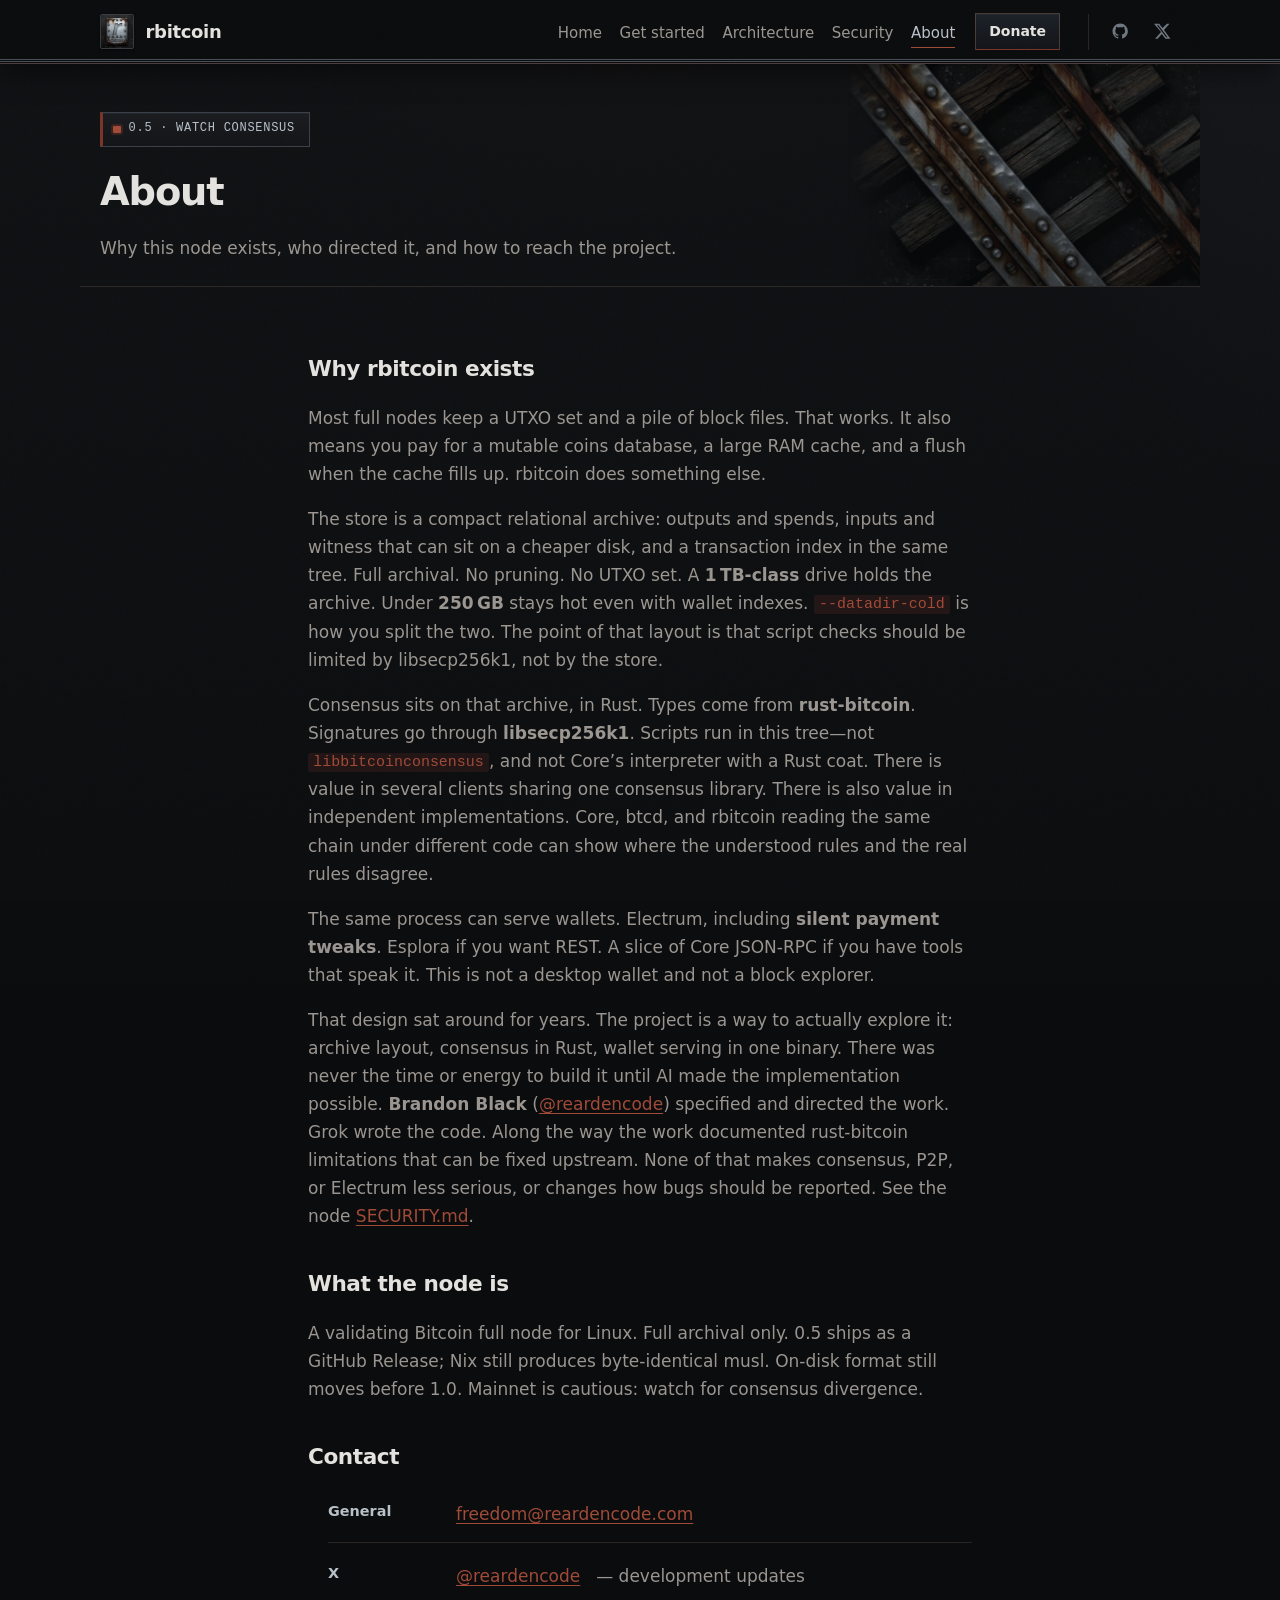
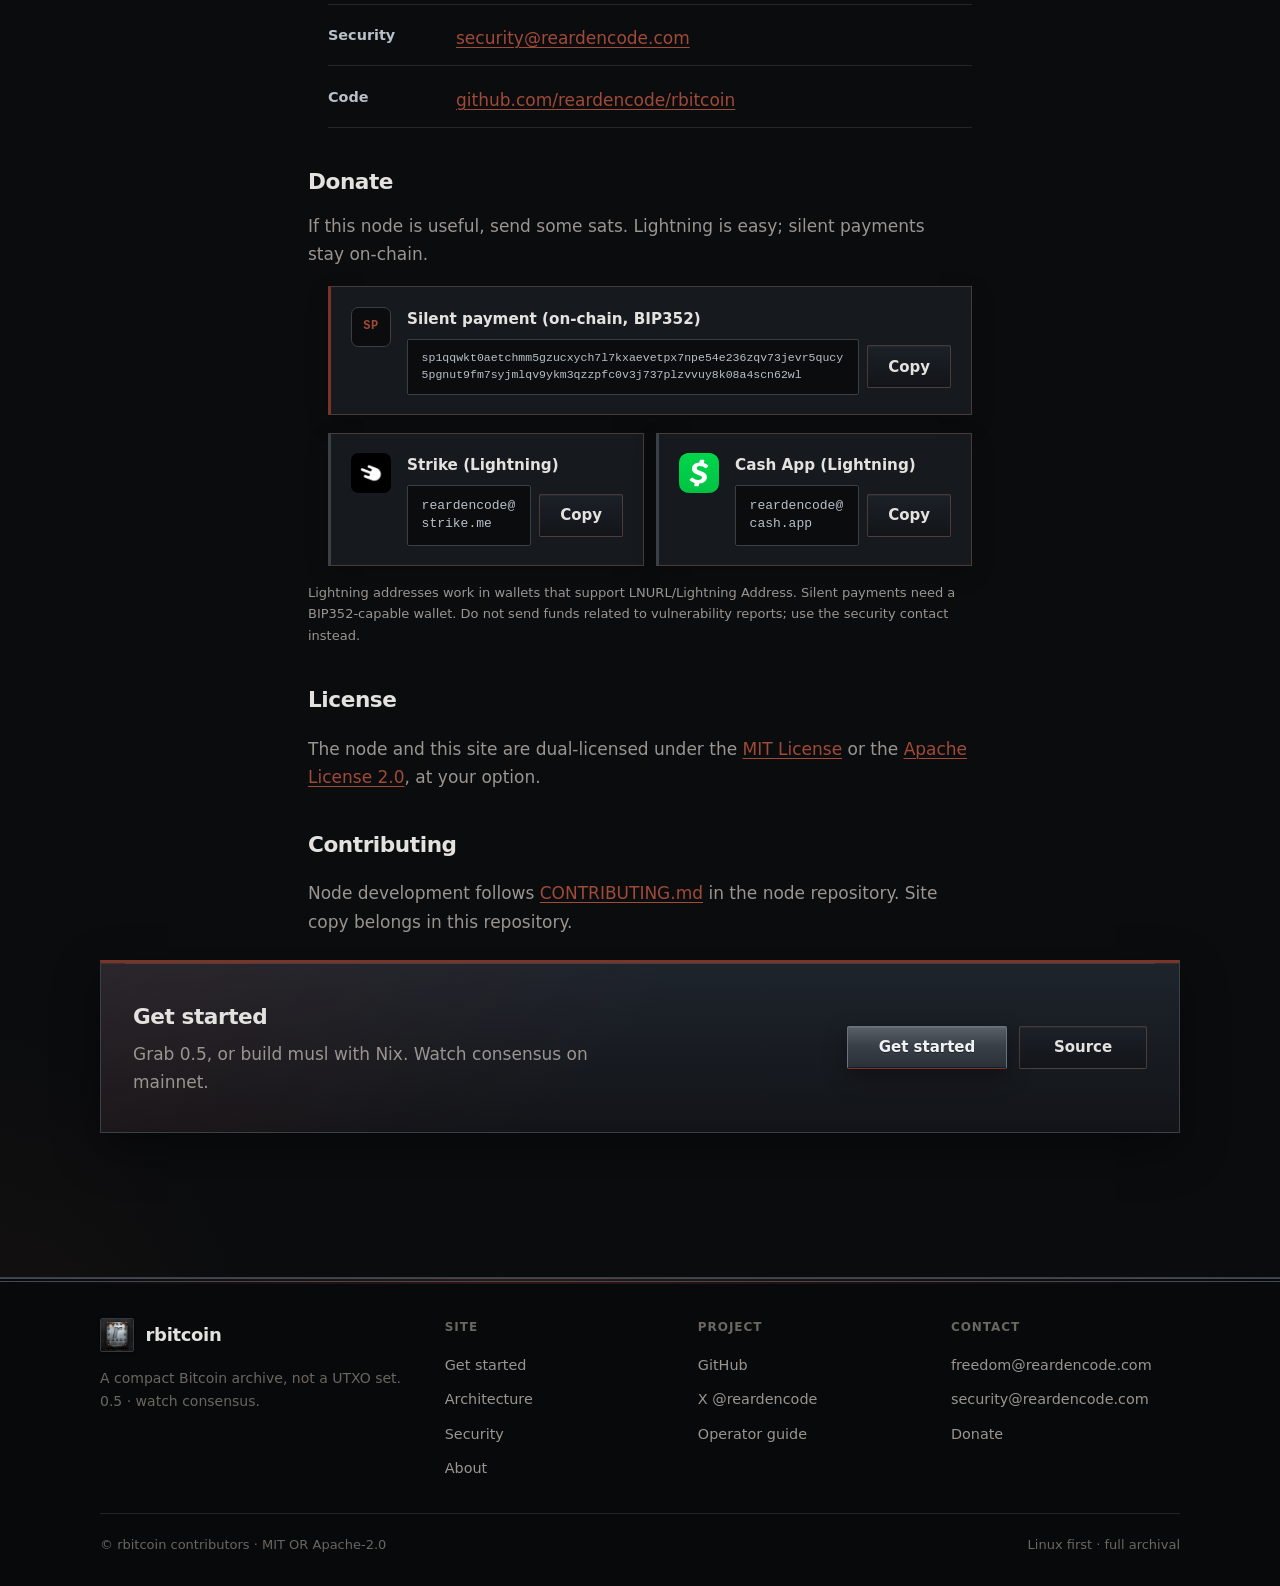
==== commit 6513e7fa: "Prepare the site for rbitcoin 0.5 and cautious mainnet. Lead install with the GitHub Release, keep N" ====
--- a/public/about/index.html
+++ b/public/about/index.html
@@ -6,7 +6,7 @@
     <title>About — rbitcoin</title>
     <meta
       name="description"
-      content="Why rbitcoin exists: a compact archive without a UTXO set, rust-bitcoin and libsecp256k1, full Electrum including silent payment tweaks."
+      content="Why rbitcoin 0.5 exists: a compact archive without a UTXO set, rust-native consensus, Electrum including silent payment tweaks."
     />
     <link rel="canonical" href="https://rbitcoin.org/about/" />
     <meta property="og:type" content="website" />
@@ -89,7 +89,7 @@
       <div class="page-hero">
         <div class="hero-tracks" aria-hidden="true"><img src="../assets/img/tracks.jpg" alt="" width="720" height="1280" decoding="async" /></div>
         <div class="container">
-          <div class="status-chip">Experimental 0.x</div>
+          <div class="status-chip">0.5 · watch consensus</div>
           <h1>About</h1>
           <p>
             Why this node exists, who directed it, and how to reach the project.
@@ -147,9 +147,9 @@
 
           <h2>What the node is</h2>
           <p>
-            A validating Bitcoin full node for Linux. Full archival only. Reproducible static musl
-            builds from a pinned Nix flake. Experimental 0.x. Mainnet is reckless; consensus
-            divergence is likely.
+            A validating Bitcoin full node for Linux. Full archival only. 0.5 ships as a GitHub
+            Release; Nix still produces byte-identical musl. On-disk format still moves before 1.0.
+            Mainnet is cautious: watch for consensus divergence.
           </p>
 
           <h2>Contact</h2>
@@ -273,7 +273,7 @@
           <div class="cta-band">
             <div>
               <h2>Get started</h2>
-              <p>Clone it and build with Nix. Mainnet is reckless.</p>
+              <p>Grab 0.5, or build musl with Nix. Watch consensus on mainnet.</p>
             </div>
             <div class="hero-actions">
               <a class="btn btn-primary" href="../get-started/index.html">Get started</a>
@@ -298,7 +298,7 @@
               <img class="brand-mark" src="../assets/img/logo.jpg" width="32" height="32" alt="" />
               <span class="brand-name">rbitcoin</span>
             </a>
-            <p>A compact Bitcoin archive, not a UTXO set. Experimental 0.x.</p>
+            <p>A compact Bitcoin archive, not a UTXO set. 0.5 · watch consensus.</p>
           </div>
           <div class="footer-col">
             <h3>Site</h3>
--- a/public/assets/css/main.css
+++ b/public/assets/css/main.css
@@ -632,6 +632,10 @@
   color: var(--text-muted);
 }
 
+.hero-copy .hero-lead + .hero-lead {
+  margin-top: -0.85rem;
+}
+
 .hero-split .hero-lead {
   max-width: none;
 }
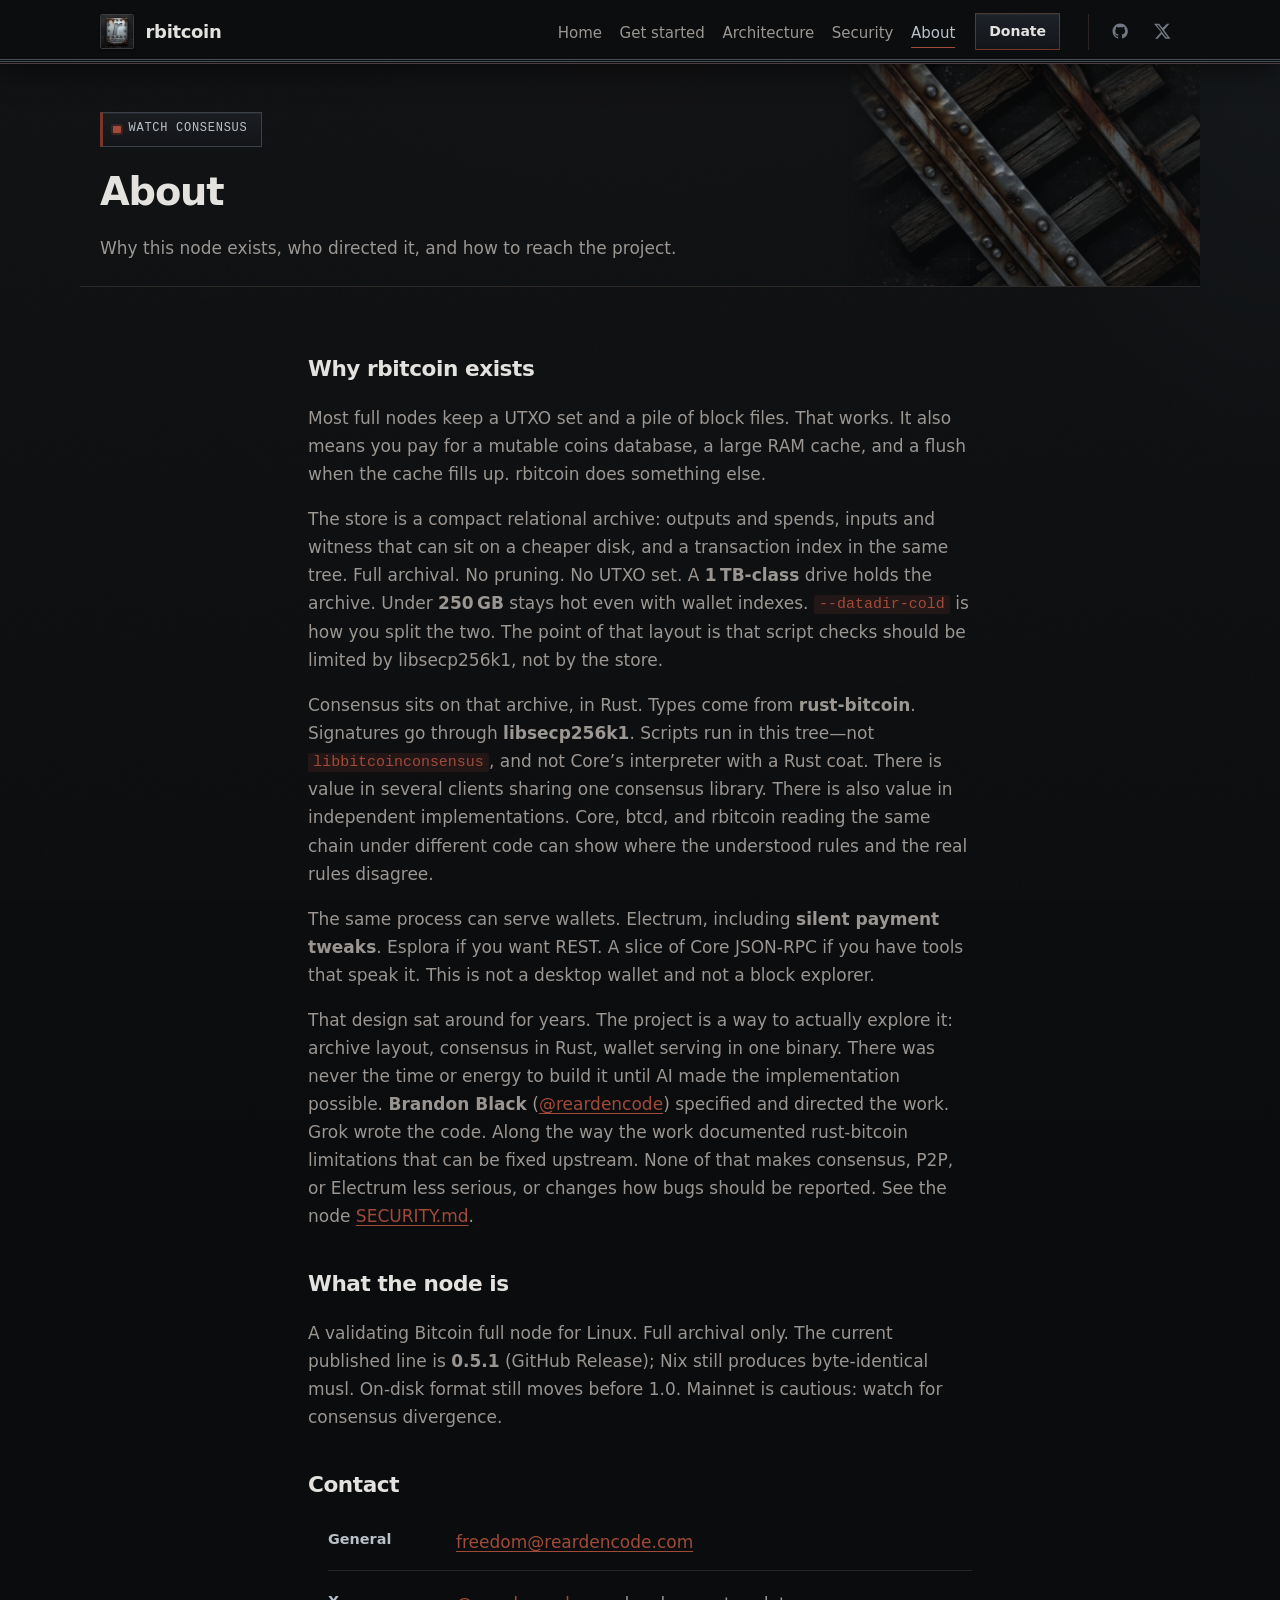
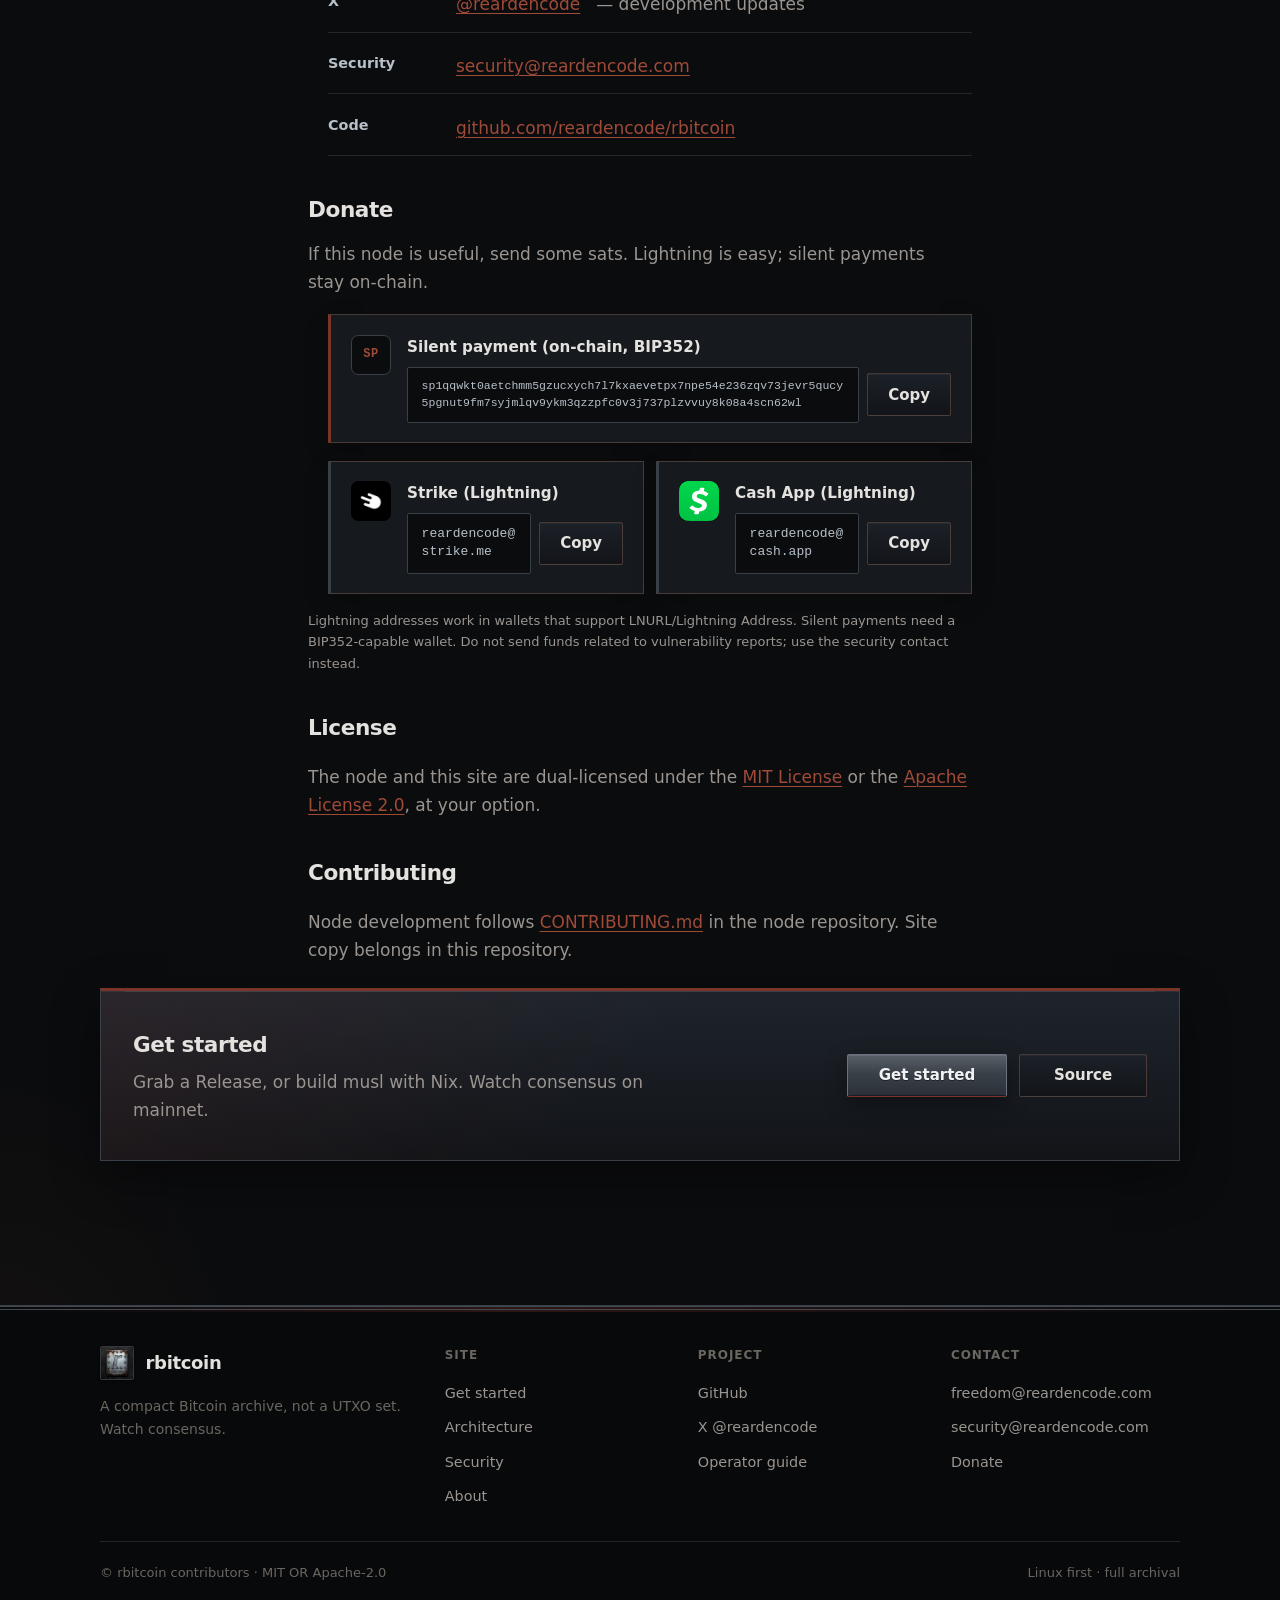
==== commit 90eb3f04: "Name 0.5.1 only where the published tag matters. Keep install and the current-line stamp on 0.5.1. D" ====
--- a/public/about/index.html
+++ b/public/about/index.html
@@ -6,7 +6,7 @@
     <title>About — rbitcoin</title>
     <meta
       name="description"
-      content="Why rbitcoin 0.5 exists: a compact archive without a UTXO set, rust-native consensus, Electrum including silent payment tweaks."
+      content="Why rbitcoin exists: a compact archive without a UTXO set, rust-native consensus, Electrum including silent payment tweaks."
     />
     <link rel="canonical" href="https://rbitcoin.org/about/" />
     <meta property="og:type" content="website" />
@@ -89,7 +89,7 @@
       <div class="page-hero">
         <div class="hero-tracks" aria-hidden="true"><img src="../assets/img/tracks.jpg" alt="" width="720" height="1280" decoding="async" /></div>
         <div class="container">
-          <div class="status-chip">0.5 · watch consensus</div>
+          <div class="status-chip">Watch consensus</div>
           <h1>About</h1>
           <p>
             Why this node exists, who directed it, and how to reach the project.
@@ -147,9 +147,10 @@
 
           <h2>What the node is</h2>
           <p>
-            A validating Bitcoin full node for Linux. Full archival only. 0.5 ships as a GitHub
-            Release; Nix still produces byte-identical musl. On-disk format still moves before 1.0.
-            Mainnet is cautious: watch for consensus divergence.
+            A validating Bitcoin full node for Linux. Full archival only. The current published line
+            is <strong>0.5.1</strong> (GitHub Release); Nix still produces byte-identical musl.
+            On-disk format still moves before 1.0. Mainnet is cautious: watch for consensus
+            divergence.
           </p>
 
           <h2>Contact</h2>
@@ -273,7 +274,7 @@
           <div class="cta-band">
             <div>
               <h2>Get started</h2>
-              <p>Grab 0.5, or build musl with Nix. Watch consensus on mainnet.</p>
+              <p>Grab a Release, or build musl with Nix. Watch consensus on mainnet.</p>
             </div>
             <div class="hero-actions">
               <a class="btn btn-primary" href="../get-started/index.html">Get started</a>
@@ -298,7 +299,7 @@
               <img class="brand-mark" src="../assets/img/logo.jpg" width="32" height="32" alt="" />
               <span class="brand-name">rbitcoin</span>
             </a>
-            <p>A compact Bitcoin archive, not a UTXO set. 0.5 · watch consensus.</p>
+            <p>A compact Bitcoin archive, not a UTXO set. Watch consensus.</p>
           </div>
           <div class="footer-col">
             <h3>Site</h3>
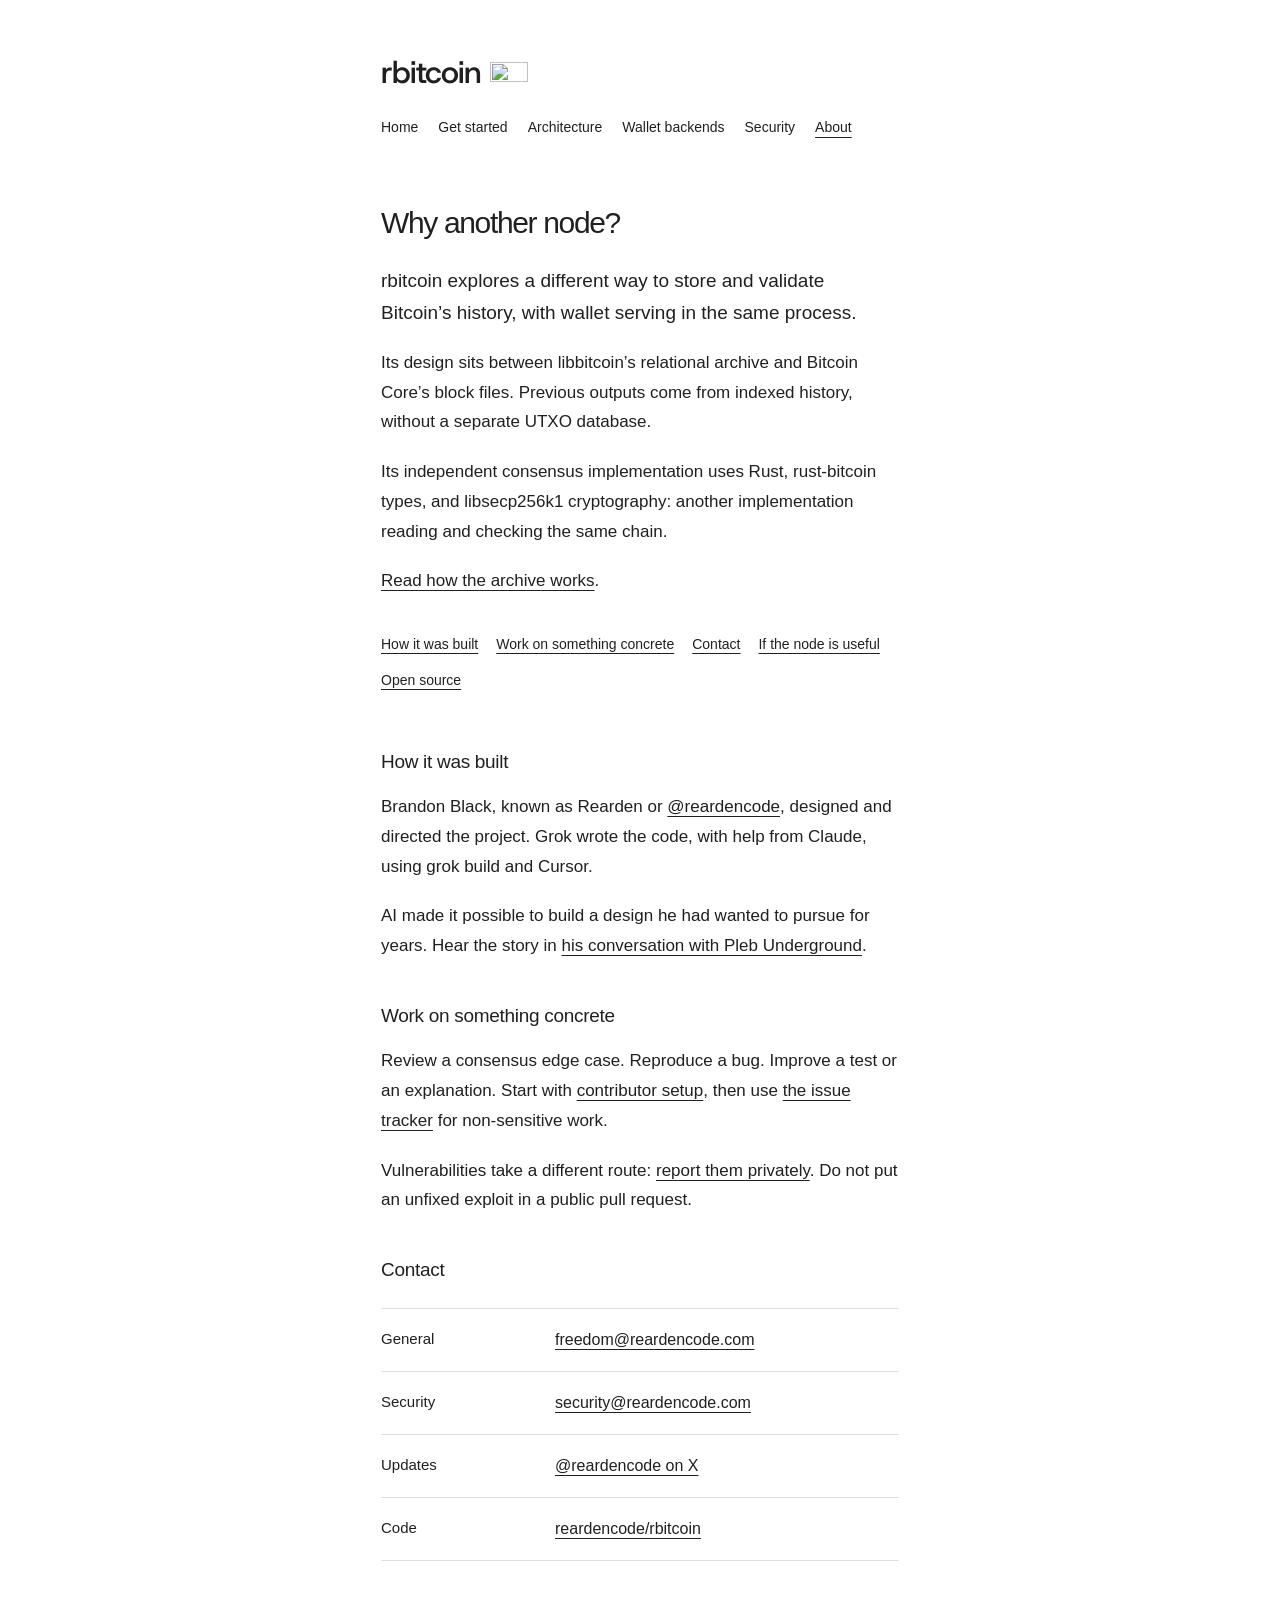
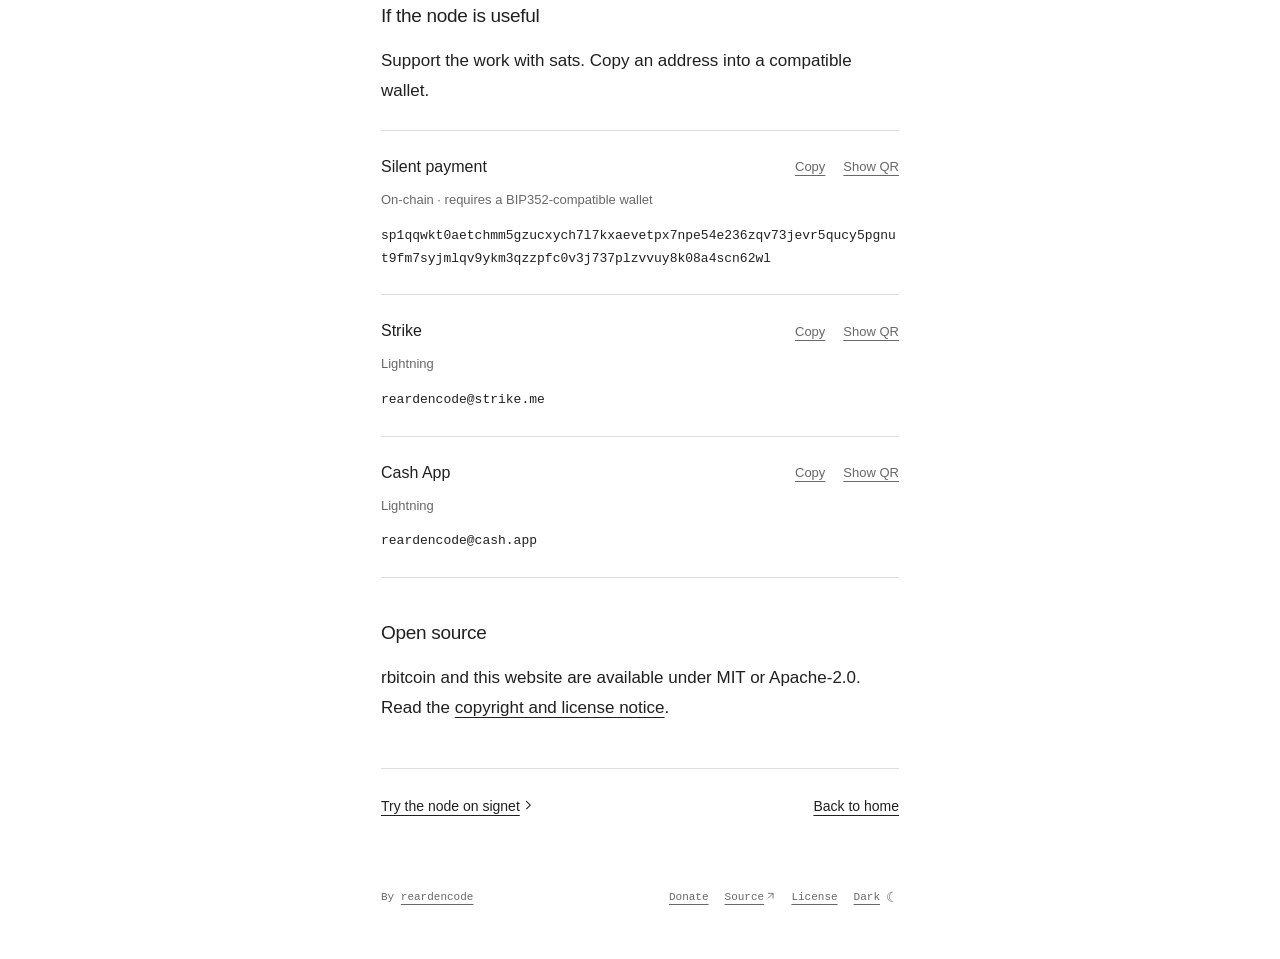
==== commit 44829cde: "Merge pull request #2 from stackingsaunter/essential-website Redesign the website with a minimal rea" ====
--- a/public/about/index.html
+++ b/public/about/index.html
@@ -1,351 +1,316 @@
-<!DOCTYPE html>
+<!doctype html>
 <html lang="en">
   <head>
     <meta charset="utf-8" />
-    <meta name="viewport" content="width=device-width, initial-scale=1" />
+    <meta content="width=device-width,initial-scale=1" name="viewport" />
     <title>About — rbitcoin</title>
     <meta
+      content="The reason for another node, the people behind it, and ways to contribute."
       name="description"
-      content="Why rbitcoin exists: a compact archive without a UTXO set, rust-native consensus, Electrum including silent payment tweaks."
     />
-    <link rel="canonical" href="https://rbitcoin.org/about/" />
-    <meta property="og:type" content="website" />
-    <meta property="og:url" content="https://rbitcoin.org/about/" />
-    <meta property="og:title" content="About — rbitcoin" />
+    <meta content="#ffffff" name="theme-color" />
+    <link href="../assets/img/favicon.svg" rel="icon" type="image/svg+xml" />
+    <script src="../assets/theme.js?v=text-toggle"></script>
+    <link href="../assets/site.css?v=original-brand" rel="stylesheet" />
+    <script defer="" src="../assets/code-copy.js?v=addresses"></script>
+    <link href="https://rbitcoin.org/about/" rel="canonical" />
+    <link href="../site.webmanifest" rel="manifest" />
+    <link href="../assets/img/apple-touch-icon.png" rel="apple-touch-icon" />
+    <meta content="website" property="og:type" />
+    <meta content="rbitcoin" property="og:site_name" />
+    <meta content="About — rbitcoin" property="og:title" />
     <meta
+      content="The reason for another node, the people behind it, and ways to contribute."
       property="og:description"
-      content="Why rbitcoin exists: compact archive without a UTXO set, rust-native consensus, Electrum including silent payment tweaks."
     />
-    <meta property="og:image" content="https://rbitcoin.org/assets/img/og-image.jpg" />
-    <meta name="twitter:card" content="summary_large_image" />
-    <link rel="icon" href="../assets/img/favicon.svg" type="image/svg+xml" />
-    <link rel="icon" href="../assets/img/icon-192.jpg" type="image/jpeg" sizes="192x192" />
-    <link rel="apple-touch-icon" href="../assets/img/apple-touch-icon.jpg" sizes="180x180" />
-    <link rel="manifest" href="../site.webmanifest" />
-    <link rel="stylesheet" href="../assets/css/main.css" />
+    <meta content="https://rbitcoin.org/about/" property="og:url" />
+    <meta content="https://rbitcoin.org/assets/img/og-card.png" property="og:image" />
+    <meta content="1200" property="og:image:width" />
+    <meta content="630" property="og:image:height" />
+    <meta content="rbitcoin" property="og:image:alt" />
+    <meta content="summary_large_image" name="twitter:card" />
+    <script defer="" src="../assets/release.js"></script>
+    <script src="../assets/donation-qr.js" defer></script>
   </head>
-  <body>
-    <a class="skip-link" href="#main">Skip to content</a>
-    <header class="site-header">
-      <div class="header-inner">
-        <a class="brand" href="../index.html">
-          <img class="brand-mark" src="../assets/img/logo.jpg" width="32" height="32" alt="" />
-          <span class="brand-name">rbitcoin</span>
-        </a>
-        <button
-          class="nav-toggle"
-          type="button"
-          data-nav-toggle
-          aria-expanded="false"
-          aria-controls="site-nav"
-          aria-label="Open menu"
+  <body class="site essential-site reading-page">
+    <a class="skip" href="#main">Skip to content</a>
+    <div class="chapter-grid">
+      <header class="chapter-sidebar">
+        <a class="chapter-brand" href="../index.html"
+          ><span class="brand-lockup"
+            ><img
+              class="brand-mark wordmark-light"
+              src="../assets/img/logo.svg"
+              width="1000"
+              height="720"
+              alt=""
+            /><img
+              class="brand-mark wordmark-dark"
+              src="../assets/img/logo-on-dark.svg"
+              width="1000"
+              height="720"
+              alt=""
+            /><span class="brand-name">rbitcoin</span></span
+          ></a
         >
-          <svg viewBox="0 0 24 24" fill="none" stroke="currentColor" stroke-width="2" aria-hidden="true">
-            <path d="M4 7h16M4 12h16M4 17h16" stroke-linecap="round" />
-          </svg>
+        <nav aria-label="Site" class="chapter-nav">
+          <a href="../index.html">Home</a
+          ><a href="../get-started/index.html"><span>01</span>Get started</a
+          ><a href="../architecture/index.html"><span>02</span>Architecture</a
+          ><a href="../wallets/index.html"><span>03</span>Wallet backends</a
+          ><a href="../security/index.html"><span>04</span>Security</a
+          ><a aria-current="page" href="index.html"><span>05</span>About</a>
+        </nav>
+      </header>
+      <main class="chapter" id="main">
+        <header class="chapter-title" id="why">
+          <h1>Why another node?</h1>
+          <p class="chapter-intro">
+            rbitcoin explores a different way to store and validate Bitcoin’s history, with wallet
+            serving in the same process.
+          </p>
+          <p>
+            Its design sits between libbitcoin’s relational archive and Bitcoin Core’s block files.
+            Previous outputs come from indexed history, without a separate UTXO database.
+          </p>
+          <p>
+            Its independent consensus implementation uses Rust, rust-bitcoin types, and libsecp256k1
+            cryptography: another implementation reading and checking the same chain.
+          </p>
+          <p><a href="../architecture/index.html">Read how the archive works</a>.</p>
+        </header>
+        <nav aria-label="On this page" class="chapter-contents">
+          <a href="#authorship">How it was built</a
+          ><a href="#contribute">Work on something concrete</a><a href="#contact">Contact</a
+          ><a href="#donate">If the node is useful</a><a href="#license">Open source</a>
+        </nav>
+        <section id="authorship">
+          <h2>How it was built</h2>
+          <p>
+            Brandon Black, known as Rearden or <a href="https://x.com/reardencode">@reardencode</a>,
+            designed and directed the project. Grok wrote the code, with help from Claude, using
+            grok build and Cursor.
+          </p>
+          <p>
+            AI made it possible to build a design he had wanted to pursue for years. Hear the story
+            in
+            <a href="https://x.com/PlebUnderground/status/2095904882398265361"
+              >his conversation with Pleb Underground</a
+            >.
+          </p>
+        </section>
+        <section id="contribute">
+          <h2>Work on something concrete</h2>
+          <p>
+            Review a consensus edge case. Reproduce a bug. Improve a test or an explanation. Start
+            with
+            <a href="https://github.com/reardencode/rbitcoin/blob/master/CONTRIBUTING.md"
+              >contributor setup</a
+            >, then use
+            <a href="https://github.com/reardencode/rbitcoin/issues">the issue tracker</a> for
+            non-sensitive work.
+          </p>
+          <p>
+            Vulnerabilities take a different route:
+            <a href="../security/index.html#report">report them privately</a>. Do not put an unfixed
+            exploit in a public pull request.
+          </p>
+        </section>
+        <section id="contact">
+          <h2>Contact</h2>
+          <dl class="fact-list">
+            <div>
+              <dt>General</dt>
+              <dd><a href="mailto:freedom@reardencode.com">freedom@reardencode.com</a></dd>
+            </div>
+            <div>
+              <dt>Security</dt>
+              <dd><a href="mailto:security@reardencode.com">security@reardencode.com</a></dd>
+            </div>
+            <div>
+              <dt>Updates</dt>
+              <dd><a href="https://x.com/reardencode">@reardencode on X</a></dd>
+            </div>
+            <div>
+              <dt>Code</dt>
+              <dd><a href="https://github.com/reardencode/rbitcoin">reardencode/rbitcoin</a></dd>
+            </div>
+          </dl>
+        </section>
+        <section id="donate">
+          <h2>If the node is useful</h2>
+          <p>Support the work with sats. Copy an address into a compatible wallet.</p>
+          <div class="donation-methods">
+            <div class="donation-method" data-copy-kind="address">
+              <div class="donation-heading">
+                <h3>Silent payment</h3>
+                <div class="donation-actions">
+                  <button
+                    aria-label="Copy Silent payment address"
+                    class="copy-command"
+                    hidden=""
+                    type="button"
+                  >
+                    <span>Copy</span>
+                  </button>
+                  <button
+                    class="qr-toggle"
+                    type="button"
+                    aria-expanded="false"
+                    aria-controls="qr-sp-donate"
+                    aria-label="Show Silent payment QR code"
+                    hidden
+                  >
+                    Show QR
+                  </button>
+                </div>
+              </div>
+              <p class="donation-note">On-chain · requires a BIP352-compatible wallet</p>
+              <code id="sp-donate"
+                >sp1qqwkt0aetchmm5gzucxych7l7kxaevetpx7npe54e236zqv73jevr5qucy5pgnut9fm7syjmlqv9ykm3qzzpfc0v3j737plzvvuy8k08a4scn62wl</code
+              >
+              <p aria-live="polite" class="copy-status" role="status"></p>
+              <div class="donation-qr" id="qr-sp-donate">
+                <img
+                  alt="Silent payment address QR code"
+                  height="424"
+                  loading="lazy"
+                  src="../assets/img/qr-sp-donate.png"
+                  width="424"
+                />
+              </div>
+            </div>
+            <div class="donation-method" data-copy-kind="address">
+              <div class="donation-heading">
+                <h3>Strike</h3>
+                <div class="donation-actions">
+                  <button
+                    aria-label="Copy Strike address"
+                    class="copy-command"
+                    hidden=""
+                    type="button"
+                  >
+                    <span>Copy</span>
+                  </button>
+                  <button
+                    class="qr-toggle"
+                    type="button"
+                    aria-expanded="false"
+                    aria-controls="qr-ln-strike"
+                    aria-label="Show Strike QR code"
+                    hidden
+                  >
+                    Show QR
+                  </button>
+                </div>
+              </div>
+              <p class="donation-note">Lightning</p>
+              <code id="ln-strike">reardencode@strike.me</code>
+              <p aria-live="polite" class="copy-status" role="status"></p>
+              <div class="donation-qr" id="qr-ln-strike">
+                <img
+                  alt="Strike address QR code"
+                  height="264"
+                  loading="lazy"
+                  src="../assets/img/qr-ln-strike.png"
+                  width="264"
+                />
+              </div>
+            </div>
+            <div class="donation-method" data-copy-kind="address">
+              <div class="donation-heading">
+                <h3>Cash App</h3>
+                <div class="donation-actions">
+                  <button
+                    aria-label="Copy Cash App address"
+                    class="copy-command"
+                    hidden=""
+                    type="button"
+                  >
+                    <span>Copy</span>
+                  </button>
+                  <button
+                    class="qr-toggle"
+                    type="button"
+                    aria-expanded="false"
+                    aria-controls="qr-ln-cashapp"
+                    aria-label="Show Cash App QR code"
+                    hidden
+                  >
+                    Show QR
+                  </button>
+                </div>
+              </div>
+              <p class="donation-note">Lightning</p>
+              <code id="ln-cashapp">reardencode@cash.app</code>
+              <p aria-live="polite" class="copy-status" role="status"></p>
+              <div class="donation-qr" id="qr-ln-cashapp">
+                <img
+                  alt="Cash App address QR code"
+                  height="264"
+                  loading="lazy"
+                  src="../assets/img/qr-ln-cashapp.png"
+                  width="264"
+                />
+              </div>
+            </div>
+          </div>
+        </section>
+        <section id="license">
+          <h2>Open source</h2>
+          <p>
+            rbitcoin and this website are available under MIT or Apache-2.0. Read the
+            <a href="../NOTICE.txt">copyright and license notice</a>.
+          </p>
+        </section>
+        <nav aria-label="Continue reading" class="chapter-next">
+          <a href="../get-started/index.html"
+            >Try the node on signet<svg
+              aria-hidden="true"
+              class="link-icon"
+              fill="none"
+              focusable="false"
+              height="12"
+              stroke="currentColor"
+              stroke-linecap="round"
+              stroke-linejoin="round"
+              stroke-width="1.4"
+              viewBox="0 0 16 16"
+              width="12"
+              xmlns="http://www.w3.org/2000/svg"
+            >
+              <path d="m6 3 5 5-5 5"></path></svg></a
+          ><a href="../index.html">Back to home</a>
+        </nav>
+      </main>
+    </div>
+    <footer class="site-colophon">
+      <span>By <a href="https://x.com/reardencode">reardencode</a></span>
+      <nav aria-label="Project information">
+        <a href="index.html#donate">Donate</a
+        ><a class="source-link" href="https://github.com/reardencode/rbitcoin"
+          ><span>Source</span
+          ><svg
+            aria-hidden="true"
+            class="link-icon"
+            fill="none"
+            focusable="false"
+            height="12"
+            stroke="currentColor"
+            stroke-linecap="round"
+            stroke-linejoin="round"
+            stroke-width="1.4"
+            viewBox="0 0 16 16"
+            width="12"
+            xmlns="http://www.w3.org/2000/svg"
+          >
+            <path d="M4 12 12 4M4 4h8v8"></path></svg></a
+        ><a href="../NOTICE.txt">License</a
+        ><button aria-label="Switch color theme" class="theme-toggle" hidden="" type="button">
+          <span class="theme-label">Dark</span
+          ><span aria-hidden="true" class="theme-symbol">☾</span>
         </button>
-        <nav class="nav" id="site-nav" data-nav aria-label="Primary">
-          <ul class="nav-links">
-            <li><a href="../index.html">Home</a></li>
-            <li><a href="../get-started/index.html">Get started</a></li>
-            <li><a href="../architecture/index.html">Architecture</a></li>
-            <li><a href="../security/index.html">Security</a></li>
-            <li><a href="../about/index.html" aria-current="page">About</a></li>
-            <li><a class="nav-cta" href="#donate">Donate</a></li>
-          </ul>
-          <div class="nav-social">
-            <a
-              class="icon-link"
-              href="https://github.com/reardencode/rbitcoin"
-              rel="noopener noreferrer"
-              target="_blank"
-              aria-label="GitHub"
-            >
-              <svg viewBox="0 0 24 24" fill="currentColor" aria-hidden="true">
-                <path
-                  d="M12 2C6.477 2 2 6.477 2 12c0 4.42 2.865 8.166 6.839 9.489.5.092.682-.217.682-.482 0-.237-.009-.866-.013-1.7-2.782.603-3.369-1.342-3.369-1.342-.454-1.155-1.11-1.462-1.11-1.462-.908-.62.069-.608.069-.608 1.003.07 1.531 1.03 1.531 1.03.892 1.529 2.341 1.087 2.91.832.092-.647.35-1.088.636-1.338-2.22-.253-4.555-1.11-4.555-4.943 0-1.091.39-1.984 1.029-2.683-.103-.253-.446-1.27.098-2.647 0 0 .84-.269 2.75 1.025A9.578 9.578 0 0112 6.836c.85.004 1.705.114 2.504.336 1.909-1.294 2.747-1.025 2.747-1.025.546 1.377.203 2.394.1 2.647.64.699 1.028 1.592 1.028 2.683 0 3.842-2.339 4.687-4.566 4.935.359.309.678.919.678 1.852 0 1.336-.012 2.415-.012 2.743 0 .267.18.578.688.48C19.138 20.161 22 16.416 22 12c0-5.523-4.477-10-10-10z"
-                />
-              </svg>
-            </a>
-            <a
-              class="icon-link"
-              href="https://x.com/reardencode"
-              rel="noopener noreferrer"
-              target="_blank"
-              aria-label="X (Twitter)"
-            >
-              <svg viewBox="0 0 24 24" fill="currentColor" aria-hidden="true">
-                <path
-                  d="M18.244 2.25h3.308l-7.227 8.26 8.502 11.24H16.17l-4.714-6.231-5.401 6.231H2.744l7.727-8.835L1.254 2.25H8.08l4.253 5.622L18.244 2.25zm-1.161 17.52h1.833L7.084 4.126H5.117L17.083 19.77z"
-                />
-              </svg>
-            </a>
-          </div>
-        </nav>
-      </div>
-    </header>
-
-    <main id="main">
-      <div class="page-hero">
-        <div class="hero-tracks" aria-hidden="true"><img src="../assets/img/tracks.jpg" alt="" width="720" height="1280" decoding="async" /></div>
-        <div class="container">
-          <div class="status-chip">Watch consensus</div>
-          <h1>About</h1>
-          <p>
-            Why this node exists, who directed it, and how to reach the project.
-          </p>
-        </div>
-      </div>
-
-      <section class="section">
-        <div class="container prose">
-          <h2 class="mt-0" id="why">Why rbitcoin exists</h2>
-          <p>
-            Most full nodes keep a UTXO set and a pile of block files. That works. It also means you
-            pay for a mutable coins database, a large RAM cache, and a flush when the cache fills
-            up. rbitcoin does something else.
-          </p>
-          <p>
-            The store is a compact relational archive: outputs and spends, inputs and witness that
-            can sit on a cheaper disk, and a transaction index in the same tree. Full archival. No
-            pruning. No UTXO set. A <strong>1 TB-class</strong> drive holds the archive. Under
-            <strong>250 GB</strong> stays hot even with wallet indexes.
-            <code>--datadir-cold</code> is how you split the two. The point of that layout is that
-            script checks should be limited by libsecp256k1, not by the store.
-          </p>
-          <p>
-            Consensus sits on that archive, in Rust. Types come from
-            <strong>rust-bitcoin</strong>. Signatures go through <strong>libsecp256k1</strong>.
-            Scripts run in this tree—not <code>libbitcoinconsensus</code>, and not Core’s interpreter
-            with a Rust coat. There is value in several clients sharing one consensus library. There
-            is also value in independent implementations. Core, btcd, and rbitcoin reading the same
-            chain under different code can show where the understood rules and the real rules
-            disagree.
-          </p>
-          <p>
-            The same process can serve wallets. Electrum, including
-            <strong>silent payment tweaks</strong>. Esplora if you want REST. A slice of Core
-            JSON-RPC if you have tools that speak it. This is not a desktop wallet and not a block
-            explorer.
-          </p>
-          <p>
-            That design sat around for years. The project is a way to actually explore it: archive
-            layout, consensus in Rust, wallet serving in one binary. There was never the time or
-            energy to build it until AI made the implementation possible.
-            <strong>Brandon Black</strong>
-            (<a href="https://x.com/reardencode" rel="noopener noreferrer" target="_blank">@reardencode</a>)
-            specified and directed the work. Grok wrote the code. Along the way the work documented
-            rust-bitcoin limitations that can be fixed upstream. None of that makes consensus, P2P,
-            or Electrum less serious, or changes how bugs should be reported. See the node
-            <a
-              href="https://github.com/reardencode/rbitcoin/blob/master/SECURITY.md"
-              rel="noopener noreferrer"
-              target="_blank"
-              >SECURITY.md</a
-            >.
-          </p>
-
-          <h2>What the node is</h2>
-          <p>
-            A validating Bitcoin full node for Linux. Full archival only. The current published line
-            is <strong>0.5.1</strong> (GitHub Release); Nix still produces byte-identical musl.
-            On-disk format still moves before 1.0. Mainnet is cautious: watch for consensus
-            divergence.
-          </p>
-
-          <h2>Contact</h2>
-          <ul class="contact-list">
-            <li>
-              <span class="label">General</span>
-              <a href="mailto:freedom@reardencode.com">freedom@reardencode.com</a>
-            </li>
-            <li>
-              <span class="label">X</span>
-              <a href="https://x.com/reardencode" rel="noopener noreferrer" target="_blank">@reardencode</a>
-              — development updates
-            </li>
-            <li>
-              <span class="label">Security</span>
-              <a href="mailto:security@reardencode.com">security@reardencode.com</a>
-            </li>
-            <li>
-              <span class="label">Code</span>
-              <a href="https://github.com/reardencode/rbitcoin" rel="noopener noreferrer" target="_blank"
-                >github.com/reardencode/rbitcoin</a
-              >
-            </li>
-          </ul>
-
-          <h2 id="donate">Donate</h2>
-          <div class="donate-block">
-            <p class="donate-lead">
-              If this node is useful, send some sats. Lightning is easy; silent payments stay
-              on-chain.
-            </p>
-
-            <ul class="donate-methods">
-              <li class="donate-method donate-method-sp">
-                <div class="donate-icon donate-icon-sp" aria-hidden="true">SP</div>
-                <div class="donate-method-body">
-                  <strong>Silent payment (on-chain, BIP352)</strong>
-                  <div class="donate-address-row">
-                    <code class="sp-address" id="sp-donate"
-                      >sp1qqwkt0aetchmm5gzucxych7l7kxaevetpx7npe54e236zqv73jevr5qucy5pgnut9fm7syjmlqv9ykm3qzzpfc0v3j737plzvvuy8k08a4scn62wl</code
-                    >
-                    <button type="button" class="btn btn-secondary copy-btn" data-copy="sp-donate">
-                      Copy
-                    </button>
-                  </div>
-                </div>
-              </li>
-              <li class="donate-method">
-                <img
-                  class="donate-icon"
-                  src="../assets/img/strike-icon.png"
-                  width="40"
-                  height="40"
-                  alt="Strike"
-                />
-                <div class="donate-method-body">
-                  <strong>Strike (Lightning)</strong>
-                  <div class="donate-address-row">
-                    <code class="ln-address" id="ln-strike">reardencode@strike.me</code>
-                    <button type="button" class="btn btn-secondary copy-btn" data-copy="ln-strike">
-                      Copy
-                    </button>
-                  </div>
-                </div>
-              </li>
-              <li class="donate-method">
-                <img
-                  class="donate-icon"
-                  src="../assets/img/cashapp-icon.svg"
-                  width="40"
-                  height="40"
-                  alt="Cash App"
-                />
-                <div class="donate-method-body">
-                  <strong>Cash App (Lightning)</strong>
-                  <div class="donate-address-row">
-                    <code class="ln-address" id="ln-cashapp">reardencode@cash.app</code>
-                    <button type="button" class="btn btn-secondary copy-btn" data-copy="ln-cashapp">
-                      Copy
-                    </button>
-                  </div>
-                </div>
-              </li>
-            </ul>
-
-            <p class="footnote">
-              Lightning addresses work in wallets that support LNURL/Lightning Address. Silent payments
-              need a BIP352-capable wallet. Do not send funds related to vulnerability reports; use the
-              security contact instead.
-            </p>
-          </div>
-
-          <h2>License</h2>
-          <p>
-            The node and this site are dual-licensed under the
-            <a href="https://github.com/reardencode/rbitcoin/blob/master/LICENSE-MIT" rel="noopener noreferrer" target="_blank"
-              >MIT License</a
-            >
-            or the
-            <a
-              href="https://github.com/reardencode/rbitcoin/blob/master/LICENSE-APACHE"
-              rel="noopener noreferrer"
-              target="_blank"
-              >Apache License 2.0</a
-            >, at your option.
-          </p>
-
-          <h2>Contributing</h2>
-          <p>
-            Node development follows
-            <a
-              href="https://github.com/reardencode/rbitcoin/blob/master/CONTRIBUTING.md"
-              rel="noopener noreferrer"
-              target="_blank"
-              >CONTRIBUTING.md</a
-            >
-            in the node repository. Site copy belongs in this repository.
-          </p>
-        </div>
-        <div class="container">
-          <div class="cta-band">
-            <div>
-              <h2>Get started</h2>
-              <p>Grab a Release, or build musl with Nix. Watch consensus on mainnet.</p>
-            </div>
-            <div class="hero-actions">
-              <a class="btn btn-primary" href="../get-started/index.html">Get started</a>
-              <a
-                class="btn btn-secondary"
-                href="https://github.com/reardencode/rbitcoin"
-                rel="noopener noreferrer"
-                target="_blank"
-                >Source</a
-              >
-            </div>
-          </div>
-        </div>
-      </section>
-    </main>
-
-    <footer class="site-footer">
-      <div class="container">
-        <div class="footer-grid">
-          <div class="footer-brand">
-            <a class="brand" href="../index.html">
-              <img class="brand-mark" src="../assets/img/logo.jpg" width="32" height="32" alt="" />
-              <span class="brand-name">rbitcoin</span>
-            </a>
-            <p>A compact Bitcoin archive, not a UTXO set. Watch consensus.</p>
-          </div>
-          <div class="footer-col">
-            <h3>Site</h3>
-            <ul>
-              <li><a href="../get-started/index.html">Get started</a></li>
-              <li><a href="../architecture/index.html">Architecture</a></li>
-              <li><a href="../security/index.html">Security</a></li>
-              <li><a href="../about/index.html">About</a></li>
-            </ul>
-          </div>
-          <div class="footer-col">
-            <h3>Project</h3>
-            <ul>
-              <li>
-                <a href="https://github.com/reardencode/rbitcoin" rel="noopener noreferrer" target="_blank"
-                  >GitHub</a
-                >
-              </li>
-              <li>
-                <a href="https://x.com/reardencode" rel="noopener noreferrer" target="_blank">X @reardencode</a>
-              </li>
-              <li>
-                <a
-                  href="https://github.com/reardencode/rbitcoin/blob/master/OPERATOR.md"
-                  rel="noopener noreferrer"
-                  target="_blank"
-                  >Operator guide</a
-                >
-              </li>
-            </ul>
-          </div>
-          <div class="footer-col">
-            <h3>Contact</h3>
-            <ul>
-              <li><a href="mailto:freedom@reardencode.com">freedom@reardencode.com</a></li>
-              <li><a href="mailto:security@reardencode.com">security@reardencode.com</a></li>
-              <li><a href="#donate">Donate</a></li>
-            </ul>
-          </div>
-        </div>
-        <div class="footer-bottom">
-          <span>© rbitcoin contributors · MIT OR Apache-2.0</span>
-          <span>Linux first · full archival</span>
-        </div>
-      </div>
+      </nav>
     </footer>
-    <script src="../assets/js/main.js" defer></script>
   </body>
 </html>
--- a/public/assets/site.css
+++ b/public/assets/site.css
@@ -0,0 +1,1351 @@
+/* Essential: original typography, responsive layout, and reading styles. */
+
+* {
+  box-sizing: border-box;
+}
+
+html {
+  scroll-padding-top: 30px;
+}
+
+body {
+  margin: 0;
+  background: var(--paper);
+  color: var(--ink);
+  font-size: 19px;
+  line-height: 1.65;
+}
+
+a {
+  color: inherit;
+  text-decoration-thickness: 1px;
+  text-underline-offset: 4px;
+}
+
+a:hover {
+  color: var(--accent);
+}
+
+a:focus-visible,
+button:focus-visible,
+summary:focus-visible {
+  outline: 2px solid var(--accent);
+  outline-offset: 5px;
+}
+
+button {
+  font: inherit;
+  color: inherit;
+  cursor: pointer;
+}
+
+h1,
+h2,
+h3,
+p,
+figure,
+pre,
+dl {
+  margin: 0;
+}
+
+h1,
+h2,
+h3 {
+  font-weight: 400;
+}
+
+p + p {
+  margin-top: 1.2em;
+}
+
+h2,
+h3,
+[id] {
+  scroll-margin-top: 30px;
+}
+
+::selection {
+  background: var(--selection-bg);
+  color: var(--selection-ink);
+}
+
+.skip {
+  position: fixed;
+  top: 0;
+  left: 20px;
+  padding: 10px 20px;
+  transform: translateY(-150%);
+  background: var(--ink);
+  color: var(--paper);
+  z-index: 9;
+}
+
+.skip:focus {
+  transform: none;
+}
+
+pre {
+  font: 12px/1.9 var(--mono);
+  white-space: pre-wrap;
+  overflow-wrap: anywhere;
+}
+
+summary {
+  cursor: pointer;
+}
+
+footer a {
+  display: inline-block;
+  padding: 3px 0;
+}
+
+@media (prefers-reduced-motion: no-preference) {
+  a,
+  button,
+  summary {
+    transition:
+      color 120ms ease-out,
+      border-color 120ms ease-out,
+      background-color 120ms ease-out;
+  }
+}
+
+@media (max-width: 700px) {
+  body {
+    font-size: 18px;
+  }
+}
+
+@media print {
+  body {
+    background: white !important;
+    color: black !important;
+    font-size: 11pt !important;
+  }
+
+  .skip {
+    display: none !important;
+  }
+
+  a {
+    color: inherit !important;
+  }
+
+  h1,
+  h2,
+  h3 {
+    break-after: avoid;
+  }
+
+  figure,
+  pre {
+    break-inside: avoid;
+  }
+
+  details {
+    display: block;
+  }
+
+  details > * {
+    display: block !important;
+  }
+
+  details::details-content {
+    content-visibility: visible !important;
+    display: block !important;
+  }
+
+  details summary {
+    list-style: none;
+  }
+
+  footer {
+    break-inside: avoid;
+  }
+
+  a[href^='https://github.com']
+  {
+    text-decoration: underline;
+  }
+
+  * {
+    box-shadow: none !important;
+    position: static !important;
+  }
+}
+
+:root {
+  --paper: #fff;
+  --ink: #202020;
+  --muted: #686868;
+  --line: #e0e0e0;
+  --accent: #202020;
+  --rule: #deded8;
+  --selection-bg: #222;
+  --selection-ink: #fff;
+  color-scheme: light;
+  --sans: Arial, Helvetica, sans-serif;
+  --mono: "SFMono-Regular", Consolas, "Liberation Mono", monospace;
+}
+
+body {
+  font-family: Arial, Helvetica, sans-serif;
+  font-size: 19px;
+  line-height: 1.65;
+}
+
+.essential {
+  max-width: 566px;
+  margin: 105px auto 75px;
+  padding: 0 24px;
+}
+
+.essential h1 {
+  font-size: 38px;
+  line-height: 1.1;
+  letter-spacing: -1.8px;
+  font-weight: 600;
+  margin-bottom: 40px;
+}
+
+.essential h1 a {
+  text-decoration: none;
+}
+
+.essential .opening {
+  font-size: 24px;
+  letter-spacing: -0.5px;
+  line-height: 1.5;
+  margin-bottom: 20px;
+}
+
+.essential p {
+  margin-top: 0;
+  margin-bottom: 23px;
+}
+
+.essential .links {
+  margin-top: 30px;
+  margin-bottom: 58px;
+  display: flex;
+  gap: 26px;
+  font-size: 15px;
+}
+
+.essential h2 {
+  font-size: 12px;
+  line-height: 1.5;
+  font-weight: 600;
+  margin: 0 0 15px;
+  letter-spacing: 0.015em;
+}
+
+.essential section {
+  margin-top: 40px;
+}
+
+.essential .small {
+  font-size: 15px;
+  line-height: 1.8;
+  color: var(--muted);
+}
+
+.essential .small a {
+  color: var(--ink);
+}
+
+.essential footer {
+  border-top: 1px solid var(--line);
+  margin-top: 55px;
+  padding-top: 17px;
+  font-size: 11px;
+  line-height: 1.8;
+  color: var(--muted);
+}
+
+.essential footer a {
+  color: var(--ink);
+}
+
+@media (max-width: 700px) {
+  .essential {
+    margin-top: 68px;
+    margin-bottom: 40px;
+    padding: 0 27px;
+    max-width: 570px;
+  }
+
+  .essential h1 {
+    font-size: 35px;
+    margin-bottom: 32px;
+  }
+
+  .essential .opening {
+    font-size: 23px;
+  }
+
+  .essential .links {
+    margin-bottom: 43px;
+  }
+
+  .essential p {
+    font-size: 18px;
+  }
+
+  .essential .small {
+    font-size: 14px;
+  }
+
+  .essential section {
+    margin-top: 34px;
+  }
+
+  .essential footer {
+    margin-top: 42px;
+  }
+}
+
+@media print {
+  .essential {
+    margin: 20px auto;
+    padding: 0;
+    max-width: 36em;
+  }
+
+  .essential h1 {
+    font-size: 25pt;
+  }
+
+  .essential .opening {
+    font-size: 15pt;
+  }
+
+  .essential section {
+    margin-top: 20px;
+  }
+
+  .essential .links {
+    margin-bottom: 25px;
+  }
+
+  .essential footer {
+    margin-top: 30px;
+  }
+}
+
+.link-icon {
+  display: inline-block;
+  width: 0.86em;
+  height: 0.86em;
+  vertical-align: -0.03em;
+  margin-left: 0.16em;
+  flex: none;
+  overflow: visible;
+  pointer-events: none;
+}
+
+.site a {
+  overflow-wrap: anywhere;
+}
+
+.site code {
+  font-family: var(--mono);
+  font-size: 0.87em;
+  overflow-wrap: anywhere;
+}
+
+.site-colophon {
+  display: flex;
+  align-items: baseline;
+  justify-content: space-between;
+  gap: 20px;
+  max-width: 1296px;
+  margin: 40px auto 0;
+  padding: 0 clamp(24px, 5vw, 72px);
+  width: 100%;
+  font: 12px/1.7 var(--mono);
+  color: var(--muted);
+}
+
+.site-colophon nav {
+  display: flex;
+  gap: 18px;
+  flex-wrap: wrap;
+}
+
+.site-colophon a {
+  display: inline-block;
+  padding: 5px 0;
+}
+
+.essential-site .essential {
+  margin-top: 105px;
+}
+
+.essential-site .essential .site-colophon {
+  padding: 17px 0 0;
+  max-width: none;
+  margin: 50px 0 0;
+}
+
+.essential-site .essential h2 {
+  font-size: 14px;
+}
+
+.essential-site .essential .small {
+  font-size: 15px;
+}
+
+.essential-site ::selection {
+  background: var(--selection-bg);
+  color: var(--selection-ink);
+}
+
+.chapter-grid {
+  width: min(1280px, 100%);
+  margin: 0 auto;
+  padding: 85px clamp(24px, 5vw, 72px) 40px;
+  display: grid;
+  grid-template-columns: minmax(170px, 0.8fr) minmax(0, 2fr);
+  gap: 10%;
+}
+
+.chapter-sidebar {
+  align-self: start;
+}
+
+.chapter-brand {
+  display: inline-block;
+  font: 500 22px/1.2 var(--sans);
+  letter-spacing: -1.5px;
+  text-decoration: none;
+  padding: 0 0 24px;
+  color: var(--ink) !important;
+}
+
+.chapter-nav {
+  display: flex;
+  flex-direction: column;
+  align-items: flex-start;
+  gap: 8px;
+  font: 14px/1.5 var(--mono);
+}
+
+.chapter-nav a {
+  padding: 5px 0;
+  text-decoration: none;
+}
+
+.chapter-nav a:hover,
+.chapter-nav a[aria-current] {
+  text-decoration: underline;
+  text-underline-offset: 5px;
+}
+
+.chapter-nav span {
+  display: inline-block;
+  min-width: 28px;
+  color: var(--muted);
+  font-size: 12px;
+}
+
+.chapter {
+  min-width: 0;
+  max-width: 690px;
+  font: 17px/1.75 var(--sans);
+}
+
+.chapter-title {
+  margin-bottom: 35px;
+}
+
+.chapter-kicker {
+  font: 12px/1.6 var(--mono);
+  color: var(--muted);
+  margin-bottom: 18px !important;
+}
+
+.chapter h1 {
+  font-size: 34px;
+  line-height: 1.22;
+  letter-spacing: -1.35px;
+  font-weight: 400;
+  margin: 0 0 24px;
+}
+
+.chapter-intro {
+  font-size: 19px;
+  line-height: 1.65;
+}
+
+.chapter p {
+  margin: 0 0 20px;
+}
+
+.chapter p:last-child {
+  margin-bottom: 0;
+}
+
+.chapter section {
+  margin: 42px 0 0;
+  scroll-margin-top: 30px;
+}
+
+.chapter h2 {
+  font-size: 19px;
+  line-height: 1.4;
+  font-weight: 500;
+  margin: 0 0 17px;
+  letter-spacing: -0.3px;
+}
+
+.chapter-contents {
+  display: flex;
+  flex-wrap: wrap;
+  gap: 8px 20px;
+  padding: 20px 0;
+  border-top: 1px solid var(--rule);
+  border-bottom: 1px solid var(--rule);
+  font: 14px/1.55 var(--sans);
+}
+
+.chapter-contents a {
+  padding: 3px 0;
+}
+
+.chapter .annotation {
+  font: 14px/1.65 var(--sans);
+  color: var(--muted);
+}
+
+.chapter pre {
+  margin: 23px 0;
+  padding: 17px 0 17px 20px;
+  border-left: 1px solid var(--rule);
+  font: 14px/1.8 var(--mono);
+  white-space: pre-wrap;
+  overflow-wrap: anywhere;
+}
+
+.chapter pre code {
+  font: inherit;
+}
+
+.fact-list {
+  margin: 24px 0;
+}
+
+.fact-list > div {
+  display: grid;
+  grid-template-columns: minmax(110px, 0.65fr) minmax(0, 1.5fr);
+  gap: 25px;
+  padding: 17px 0;
+  border-top: 1px solid var(--rule);
+}
+
+.fact-list > div:last-child {
+  border-bottom: 1px solid var(--rule);
+}
+
+.fact-list dt {
+  font-size: 15px;
+  font-weight: 500;
+}
+
+.fact-list dd {
+  margin: 0;
+  font-size: 16px;
+}
+
+.chapter table {
+  width: 100%;
+  border-collapse: collapse;
+  margin: 24px 0;
+  table-layout: fixed;
+  font-size: 15px;
+  line-height: 1.6;
+}
+
+.chapter caption {
+  text-align: left;
+  font: 12px/1.6 var(--mono);
+  color: var(--muted);
+  margin-bottom: 15px;
+}
+
+.chapter th,
+.chapter td {
+  text-align: left;
+  vertical-align: top;
+  border-bottom: 1px solid var(--rule);
+  padding: 14px 12px 14px 0;
+  overflow-wrap: anywhere;
+}
+
+.chapter th {
+  font-weight: 500;
+}
+
+.chapter th:first-child {
+  width: 34%;
+}
+
+.chapter-next {
+  display: flex;
+  align-items: baseline;
+  justify-content: space-between;
+  flex-wrap: wrap;
+  gap: 20px;
+  margin-top: 45px;
+  padding-top: 20px;
+  border-top: 1px solid var(--rule);
+  font-size: 14px;
+}
+
+.chapter-next a {
+  padding: 5px 0;
+}
+
+.essential-site.reading-page .chapter-grid {
+  display: block;
+  max-width: 614px;
+  padding-top: 55px;
+}
+
+.essential-site.reading-page .chapter-sidebar {
+  margin-bottom: 62px;
+}
+
+.essential-site.reading-page .chapter-nav {
+  flex-direction: row;
+  flex-wrap: wrap;
+  gap: 7px 20px;
+  font-family: var(--sans);
+}
+
+.essential-site.reading-page .chapter-nav span {
+  display: none;
+}
+
+.essential-site.reading-page .chapter-brand {
+  font-size: 26px;
+  font-weight: 600;
+}
+
+.essential-site.reading-page .chapter h1 {
+  font-size: 30px;
+  font-weight: 500;
+}
+
+.essential-site.reading-page .chapter-kicker {
+  display: none;
+}
+
+.essential-site.reading-page .chapter-contents {
+  border: 0;
+  padding: 0 0 12px;
+  gap: 8px 18px;
+}
+
+@media (max-width: 800px) {
+  .chapter-grid {
+    grid-template-columns: minmax(140px, 0.7fr) minmax(0, 2fr);
+    gap: 30px;
+  }
+
+  .chapter h1 {
+    font-size: 29px;
+  }
+}
+
+@media (max-width: 650px) {
+  .site-colophon {
+    display: block;
+  }
+
+  .site-colophon nav {
+    margin-top: 8px;
+  }
+
+  .essential-site .essential {
+    margin-top: 65px;
+  }
+
+  .essential-site .essential .links {
+    flex-wrap: wrap;
+  }
+
+  .chapter-grid {
+    display: block;
+    padding: 35px 27px;
+  }
+
+  .chapter-sidebar {
+    margin-bottom: 45px;
+  }
+
+  .chapter-brand {
+    padding-bottom: 20px;
+  }
+
+  .chapter-nav {
+    flex-direction: row;
+    flex-wrap: wrap;
+    gap: 6px 18px;
+    font-size: 14px;
+  }
+
+  .chapter-nav span {
+    display: none;
+  }
+
+  .chapter {
+    padding-top: 0;
+    font-size: 16px;
+  }
+
+  .chapter h1 {
+    font-size: 28px;
+    letter-spacing: -1px;
+  }
+
+  .chapter-intro {
+    font-size: 18px;
+  }
+
+  .essential-site.reading-page .chapter-grid {
+    padding-top: 35px;
+  }
+
+  .essential-site.reading-page .chapter-sidebar {
+    margin-bottom: 42px;
+  }
+
+  .chapter section {
+    margin-top: 36px;
+  }
+
+  .fact-list > div {
+    grid-template-columns: minmax(0, 1fr);
+    gap: 8px;
+  }
+
+  .chapter pre {
+    padding-left: 12px;
+    font-size: 13px;
+  }
+
+  .chapter-contents {
+    display: block;
+  }
+
+  .chapter-contents a {
+    display: block;
+    padding: 6px 0;
+  }
+
+  .chapter table {
+    font-size: 14px;
+  }
+
+  .chapter th:first-child {
+    width: 38%;
+  }
+}
+
+@media print {
+  .chapter-nav,
+  .chapter-contents,
+  .chapter-next,
+  .site-colophon {
+    display: none !important;
+  }
+
+  .chapter-grid {
+    display: block !important;
+    padding: 0 !important;
+    margin: 0;
+    max-width: none;
+    width: 100%;
+  }
+
+  .chapter-sidebar {
+    margin: 0 0 20px;
+  }
+
+  .chapter-brand {
+    padding: 0;
+  }
+
+  .chapter {
+    padding: 0;
+    max-width: none;
+    font-size: 11pt;
+  }
+
+  .chapter h1 {
+    font-size: 24pt !important;
+  }
+
+  .chapter-intro {
+    font-size: 12pt;
+  }
+
+  .chapter section {
+    break-inside: auto;
+    margin-top: 25px;
+  }
+
+  .chapter h2 {
+    break-after: avoid;
+  }
+
+  .chapter table {
+    font-size: 10pt;
+  }
+
+  .chapter tr,
+  .fact-list > div {
+    break-inside: avoid;
+  }
+
+  .chapter pre {
+    font-size: 9pt;
+  }
+}
+
+.site > .site-colophon {
+  padding-bottom: 40px;
+}
+
+/* Theme follows the system until the reader makes a choice. */
+:root[data-theme="dark"] {
+  --paper: #171818;
+  --ink: #e9e8e4;
+  --muted: #aaa9a4;
+  --line: #3b3d3c;
+  --rule: #3b3d3c;
+  --accent: #fff;
+  --selection-bg: #deddd7;
+  --selection-ink: #171818;
+  color-scheme: dark;
+}
+
+@media (prefers-color-scheme: dark) {
+  :root:not([data-theme="light"]) {
+    --paper: #171818;
+    --ink: #e9e8e4;
+    --muted: #aaa9a4;
+    --line: #3b3d3c;
+    --rule: #3b3d3c;
+    --accent: #fff;
+    --selection-bg: #deddd7;
+    --selection-ink: #171818;
+    color-scheme: dark;
+  }
+}
+
+/* Quiet, keyboard-accessible control in the footer. */
+.theme-toggle {
+  display: inline-flex;
+  align-items: center;
+  gap: 6px;
+  min-height: 44px;
+  padding: 5px 0;
+  border: 0;
+  border-radius: 0;
+  background: transparent;
+  color: inherit;
+  font: inherit;
+  cursor: pointer;
+}
+.theme-toggle[hidden] {
+  display: none;
+}
+.theme-toggle:hover {
+  color: var(--accent);
+}
+.theme-label {
+  text-decoration: underline;
+  text-decoration-thickness: 1px;
+  text-underline-offset: 4px;
+}
+.theme-symbol {
+  font-family: var(--sans);
+  font-size: 14px;
+  line-height: 1;
+}
+.essential footer .theme-toggle {
+  color: var(--ink);
+}
+@media print {
+  :root,
+  :root[data-theme],
+  :root:not([data-theme="light"]) {
+    --paper: #fff !important;
+    --ink: #202020 !important;
+    --muted: #686868 !important;
+    --line: #e0e0e0 !important;
+    --rule: #deded8 !important;
+    --accent: #202020 !important;
+    color-scheme: light !important;
+  }
+  .theme-toggle {
+    display: none !important;
+  }
+}
+
+/* Original mark with Host Grotesk Medium lettering. */
+@font-face {
+  font-family: "Host Grotesk";
+  src: url("fonts/HostGrotesk-Medium.ttf") format("truetype");
+  font-style: normal;
+  font-weight: 500;
+  font-display: swap;
+}
+.brand-lockup {
+  display: inline-flex;
+  align-items: center;
+  gap: 12px;
+  vertical-align: middle;
+}
+.brand-name {
+  order: -1;
+  font:
+    500 44px/1 "Host Grotesk",
+    Arial,
+    sans-serif;
+  letter-spacing: -1.5px;
+}
+.brand-mark {
+  display: block;
+  width: 52px;
+  height: auto;
+  flex: none;
+}
+.chapter-brand .brand-lockup {
+  gap: 9px;
+}
+.chapter-brand .brand-name {
+  font-size: 31px;
+  letter-spacing: -1px;
+}
+.chapter-brand .brand-mark {
+  width: 38px;
+}
+.site-colophon nav {
+  align-items: center;
+}
+.wordmark-dark {
+  display: none;
+}
+:root[data-theme="dark"] .wordmark-light {
+  display: none;
+}
+:root[data-theme="dark"] .wordmark-dark {
+  display: block;
+}
+@media (prefers-color-scheme: dark) {
+  :root:not([data-theme="light"]) .wordmark-light {
+    display: none;
+  }
+  :root:not([data-theme="light"]) .wordmark-dark {
+    display: block;
+  }
+}
+@media print {
+  .wordmark-light {
+    display: block !important;
+  }
+  .wordmark-dark {
+    display: none !important;
+  }
+}
+
+/* Commands share the reading column's quiet rule and palette. */
+.command-block {
+  min-width: 0;
+  margin: 23px 0;
+  border-left: 1px solid var(--rule);
+  padding-left: 20px;
+}
+.command-block figcaption {
+  display: flex;
+  align-items: center;
+  justify-content: space-between;
+  gap: 12px;
+  color: var(--muted);
+  font: 12px/1.5 var(--sans);
+}
+.copy-command {
+  display: inline-flex;
+  align-items: center;
+  justify-content: flex-end;
+  gap: 6px;
+  min-height: 44px;
+  min-width: 78px;
+  flex: none;
+  padding: 8px 0 8px 8px;
+  border: 0;
+  background: transparent;
+  color: var(--muted);
+  font: inherit;
+}
+.copy-command[hidden] {
+  display: none;
+}
+.copy-command:hover {
+  color: var(--ink);
+}
+.copy-command:disabled {
+  cursor: wait;
+}
+.chapter .command-block pre {
+  margin: 0;
+  padding: 4px 0 12px;
+  border: 0;
+  overflow-x: auto;
+  white-space: pre;
+  overflow-wrap: normal;
+}
+.chapter .command-block code {
+  overflow-wrap: normal;
+}
+.command-block pre:focus-visible {
+  outline: 2px solid var(--accent);
+  outline-offset: 4px;
+}
+.chapter .copy-status {
+  position: absolute;
+  width: 1px;
+  height: 1px;
+  overflow: hidden;
+  clip-path: inset(50%);
+  margin: 0;
+}
+.chapter .copy-status.copy-error {
+  position: static;
+  width: auto;
+  height: auto;
+  clip-path: none;
+  color: var(--muted);
+  font-size: 13px;
+}
+/* Platform names and download actions share a calm, aligned row. */
+.download-files {
+  list-style: none;
+  margin: 24px 0;
+  padding: 0;
+}
+.download-files li {
+  display: flex;
+  align-items: center;
+  justify-content: space-between;
+  gap: 16px;
+  padding: 14px 0;
+  border-top: 1px solid var(--rule);
+}
+.download-files li:last-child {
+  border-bottom: 1px solid var(--rule);
+}
+.download-platform {
+  display: grid;
+  gap: 2px;
+  font-size: 16px;
+  line-height: 1.5;
+}
+.download-arch {
+  color: var(--muted);
+  font-size: 13px;
+}
+.download-links {
+  display: flex;
+  align-items: center;
+  gap: 18px;
+  flex: none;
+  font-size: 14px;
+}
+.download-links a {
+  display: inline-flex;
+  align-items: center;
+  min-height: 44px;
+}
+@media (max-width: 420px) {
+  .download-files li {
+    align-items: flex-start;
+    flex-direction: column;
+    gap: 4px;
+  }
+  .download-links {
+    gap: 24px;
+  }
+}
+.build-option {
+  margin-top: 28px;
+  border-top: 1px solid var(--rule);
+  padding-top: 18px;
+}
+.build-option summary {
+  cursor: pointer;
+}
+.build-option > p {
+  margin-top: 18px;
+}
+@media (max-width: 650px) {
+  .command-block {
+    padding-left: 12px;
+  }
+}
+@media print {
+  .copy-command,
+  .copy-status {
+    display: none !important;
+  }
+  .chapter .command-block pre {
+    white-space: pre-wrap;
+    overflow-wrap: anywhere;
+  }
+}
+
+/* Archive comparison: two stores and one changing output. */
+.archive-comparison {
+  --diagram-accent: #b84b28;
+  margin: 28px 0;
+  padding: 20px 0;
+  border-block: 1px solid var(--rule);
+}
+:root[data-theme="dark"] .archive-comparison {
+  --diagram-accent: #ec7f5b;
+}
+@media (prefers-color-scheme: dark) {
+  :root:not([data-theme="light"]) .archive-comparison {
+    --diagram-accent: #ec7f5b;
+  }
+}
+.archive-comparison figcaption {
+  font-size: 16px;
+}
+.archive-controls {
+  display: flex;
+  flex-wrap: wrap;
+  gap: 24px;
+  margin: 12px 0 24px;
+}
+.archive-controls[hidden] {
+  display: none;
+}
+.archive-controls button {
+  border: 0;
+  border-bottom: 2px solid transparent;
+  background: none;
+  padding: 10px 0;
+  min-height: 44px;
+  font: 13px/1.5 var(--sans);
+  color: var(--muted);
+}
+.archive-controls button[aria-pressed="true"] {
+  color: var(--ink);
+  border-color: var(--diagram-accent);
+}
+.comparison-rows {
+  display: grid;
+  gap: 28px;
+}
+.comparison-row {
+  display: grid;
+  grid-template-columns: 130px minmax(0, 1fr);
+  align-items: center;
+  gap: 16px;
+}
+.comparison-row > span {
+  font-size: 14px;
+}
+.comparison-row svg {
+  display: block;
+  width: 100%;
+  height: auto;
+}
+.comparison-row svg text {
+  fill: var(--ink);
+  font:
+    18px Arial,
+    sans-serif;
+  text-anchor: middle;
+}
+.comparison-row .token {
+  fill: var(--paper);
+  stroke: var(--muted);
+  stroke-width: 1;
+}
+.comparison-row .focus-token {
+  stroke: var(--diagram-accent);
+  stroke-width: 2;
+}
+.comparison-row .accent {
+  stroke: var(--diagram-accent);
+  fill: none;
+}
+.chapter .archive-caption {
+  min-height: 48px;
+  margin: 24px 0 0;
+  font-size: 14px;
+  color: var(--muted);
+}
+@media (max-width: 420px) {
+  .comparison-row {
+    grid-template-columns: 1fr;
+    gap: 8px;
+  }
+  .comparison-rows {
+    gap: 24px;
+  }
+}
+@media print {
+  .archive-controls {
+    display: none !important;
+  }
+  .archive-comparison {
+    --diagram-accent: #202020 !important;
+    break-inside: avoid;
+  }
+}
+
+/* Keep the reading measure and footer alignment steady across viewports. */
+@media screen {
+  .essential-site.reading-page .chapter-grid {
+    max-width: 614px;
+    padding-left: 48px;
+    padding-right: 48px;
+  }
+  .reading-page > .site-colophon {
+    max-width: 614px;
+    margin-top: 12px;
+    padding: 0 48px 40px;
+    font-size: 11px;
+    gap: 16px;
+  }
+  .reading-page > .site-colophon nav {
+    gap: 16px;
+  }
+  .chapter h1,
+  .chapter h2 {
+    text-wrap: balance;
+  }
+  .chapter ul:not(.download-files),
+  .chapter ol {
+    margin: 20px 0;
+    padding-left: 22px;
+  }
+  .chapter li + li {
+    margin-top: 10px;
+  }
+  .chapter .download-files li + li {
+    margin-top: 0;
+  }
+}
+@media screen and (max-width: 650px) {
+  .essential-site.reading-page .chapter-grid {
+    padding-left: 27px;
+    padding-right: 27px;
+  }
+  .reading-page > .site-colophon {
+    padding-left: 27px;
+    padding-right: 27px;
+  }
+  .essential-site.reading-page .chapter h1 {
+    font-size: 28px;
+    letter-spacing: -1px;
+  }
+}
+
+/* Underline the Source label, not the gap or external-link icon. */
+.source-link {
+  text-decoration: none;
+}
+.source-link span {
+  text-decoration: underline;
+  text-decoration-thickness: 1px;
+  text-underline-offset: 4px;
+}
+
+/* Donation destinations remain selectable, including without JavaScript. */
+.donation-methods {
+  margin: 24px 0;
+  border-bottom: 1px solid var(--rule);
+}
+.donation-method {
+  border-top: 1px solid var(--rule);
+  padding: 14px 0 24px;
+}
+.donation-heading {
+  display: flex;
+  align-items: center;
+  justify-content: space-between;
+  gap: 20px;
+}
+.donation-heading h3 {
+  font: 500 16px/1.5 var(--sans);
+}
+.donation-heading .copy-command {
+  font: 13px/1.5 var(--sans);
+  text-decoration: underline;
+  text-underline-offset: 4px;
+}
+.chapter .donation-note {
+  font-size: 13px;
+  color: var(--muted);
+  margin: 0 0 12px;
+}
+.donation-method code {
+  display: block;
+  font: 13px/1.8 var(--mono);
+  overflow-wrap: anywhere;
+  user-select: all;
+}
+@media print {
+  .donation-method {
+    break-inside: avoid;
+  }
+}
+
+.donation-qr {
+  margin-top: 16px;
+}
+.donation-actions {
+  display: flex;
+  align-items: center;
+  gap: 18px;
+  flex: none;
+}
+.donation-actions .copy-command {
+  min-width: 0;
+  padding-inline: 0;
+}
+.qr-toggle {
+  border: 0;
+  background: none;
+  padding: 10px 0;
+  min-height: 44px;
+  color: var(--muted);
+  font: 13px/1.5 var(--sans);
+  text-decoration: underline;
+  text-underline-offset: 4px;
+}
+.qr-toggle:hover {
+  color: var(--ink);
+}
+@media print {
+  .qr-toggle {
+    display: none;
+  }
+}
+.donation-qr img {
+  display: block;
+  width: 224px;
+  max-width: 100%;
+  height: auto;
+  margin-top: 12px;
+  background: white;
+  image-rendering: pixelated;
+}
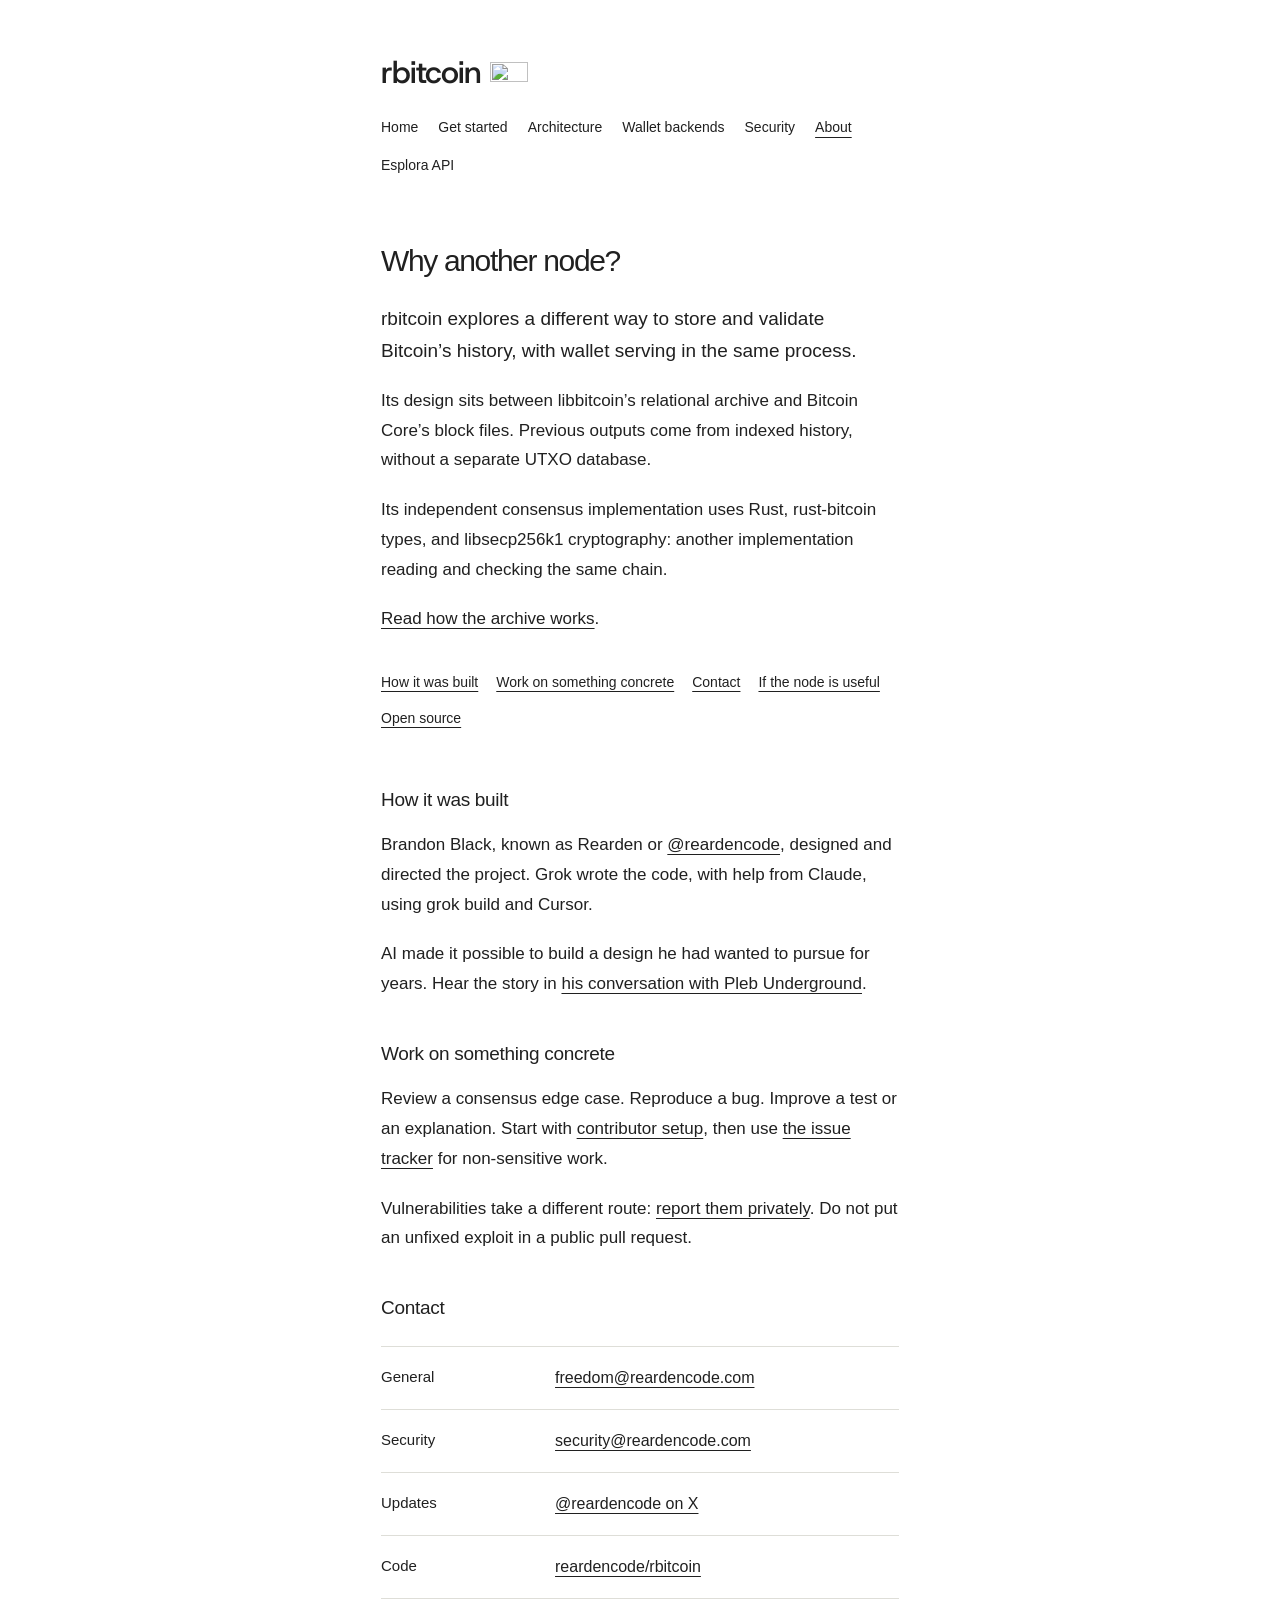
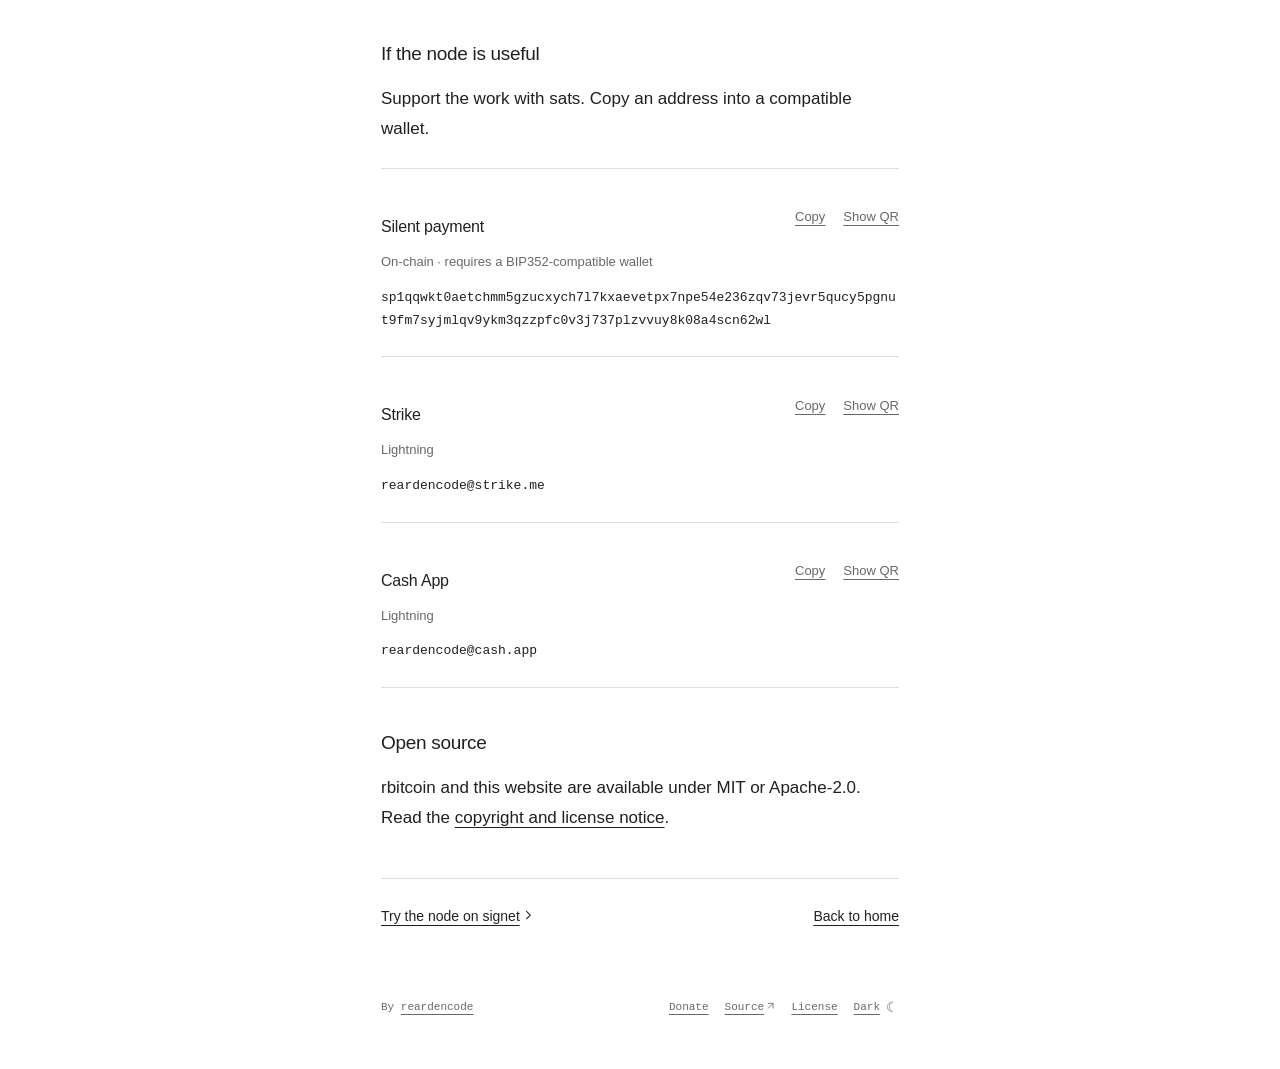
==== commit fc9d1f24: "Add a wider Esplora API page stamped with the node version. The page renders the OpenAPI description" ====
--- a/public/about/index.html
+++ b/public/about/index.html
@@ -11,7 +11,7 @@
     <meta content="#ffffff" name="theme-color" />
     <link href="../assets/img/favicon.svg" rel="icon" type="image/svg+xml" />
     <script src="../assets/theme.js?v=text-toggle"></script>
-    <link href="../assets/site.css?v=original-brand" rel="stylesheet" />
+    <link href="../assets/site.css?v=esplora-api" rel="stylesheet" />
     <script defer="" src="../assets/code-copy.js?v=addresses"></script>
     <link href="https://rbitcoin.org/about/" rel="canonical" />
     <link href="../site.webmanifest" rel="manifest" />
@@ -59,7 +59,8 @@
           ><a href="../architecture/index.html"><span>02</span>Architecture</a
           ><a href="../wallets/index.html"><span>03</span>Wallet backends</a
           ><a href="../security/index.html"><span>04</span>Security</a
-          ><a aria-current="page" href="index.html"><span>05</span>About</a>
+          ><a aria-current="page" href="index.html"><span>05</span>About</a
+          ><a href="../esplora/index.html">Esplora API</a>
         </nav>
       </header>
       <main class="chapter" id="main">
--- a/public/assets/site.css
+++ b/public/assets/site.css
@@ -164,7 +164,7 @@
     break-inside: avoid;
   }
 
-  a[href^='https://github.com']
+  a[href^="https://github.com"]
   {
     text-decoration: underline;
   }
@@ -500,6 +500,23 @@
   letter-spacing: -0.3px;
 }
 
+.chapter h3 {
+  font-size: 16px;
+  line-height: 1.45;
+  font-weight: 500;
+  margin: 32px 0 12px;
+  letter-spacing: -0.2px;
+}
+
+.api-method {
+  font-family: var(--mono);
+  font-size: 12px;
+  font-weight: 400;
+  letter-spacing: 0.04em;
+  color: var(--muted);
+  margin-right: 8px;
+}
+
 .chapter-contents {
   display: flex;
   flex-wrap: wrap;
@@ -589,6 +606,10 @@
 
 .chapter th:first-child {
   width: 34%;
+}
+
+.chapter table.api-rows th:first-child {
+  width: 18%;
 }
 
 .chapter-next {
@@ -1081,13 +1102,51 @@
     gap: 24px;
   }
 }
-.build-option {
+.build-option,
+.coverage-summary {
   margin-top: 28px;
   border-top: 1px solid var(--rule);
   padding-top: 18px;
 }
-.build-option summary {
+.build-option summary,
+.coverage-summary summary {
   cursor: pointer;
+}
+.coverage-meta {
+  margin: 12px 0 0;
+  color: var(--muted);
+  font-size: 15px;
+}
+.chapter ul.coverage-crates {
+  list-style: none;
+  margin: 18px 0 0;
+  padding: 0;
+}
+.coverage-crates li {
+  display: flex;
+  flex-wrap: wrap;
+  justify-content: space-between;
+  align-items: baseline;
+  gap: 4px 16px;
+  border-top: 1px solid var(--rule);
+  padding: 7px 0;
+  font: 14px/1.4 var(--mono);
+}
+.coverage-crates li:last-child {
+  border-bottom: 1px solid var(--rule);
+}
+.coverage-figures {
+  display: flex;
+  gap: 16px;
+  font-variant-numeric: tabular-nums;
+  white-space: nowrap;
+}
+.coverage-hit {
+  color: var(--muted);
+}
+.coverage-summary[hidden],
+.coverage-crates[hidden] {
+  display: none !important;
 }
 .build-option > p {
   margin-top: 18px;
@@ -1225,20 +1284,32 @@
     font-size: 11px;
     gap: 16px;
   }
+  /* Route tables need more than the reading measure. */
+  .essential-site.reading-page.api-page .chapter {
+    max-width: none;
+  }
+  .essential-site.reading-page.api-page .chapter-grid,
+  .essential-site.reading-page.api-page > .site-colophon {
+    max-width: 1040px;
+  }
   .reading-page > .site-colophon nav {
     gap: 16px;
   }
   .chapter h1,
-  .chapter h2 {
+  .chapter h2,
+  .chapter h3 {
     text-wrap: balance;
   }
-  .chapter ul:not(.download-files),
+  .chapter ul:not(.download-files):not(.coverage-crates),
   .chapter ol {
     margin: 20px 0;
     padding-left: 22px;
   }
   .chapter li + li {
     margin-top: 10px;
+  }
+  .chapter .coverage-crates li + li {
+    margin-top: 0;
   }
   .chapter .download-files li + li {
     margin-top: 0;
